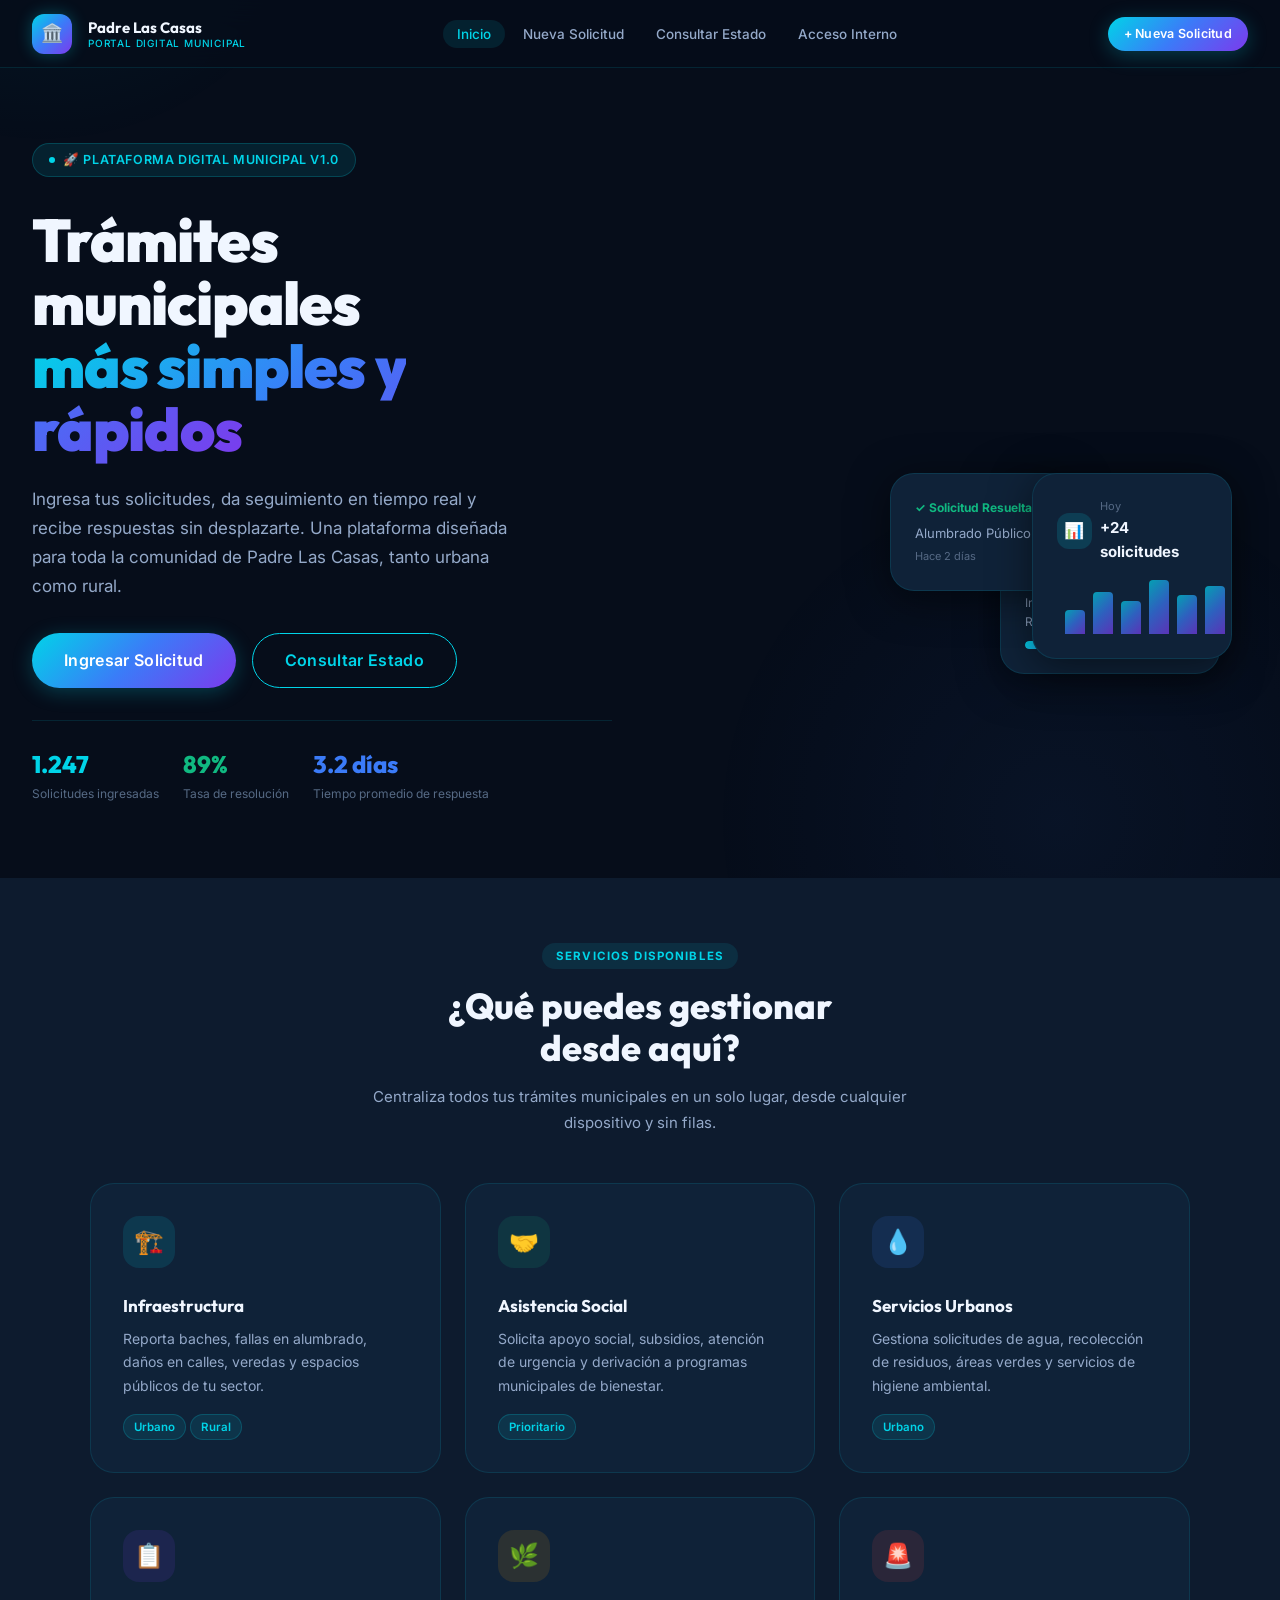
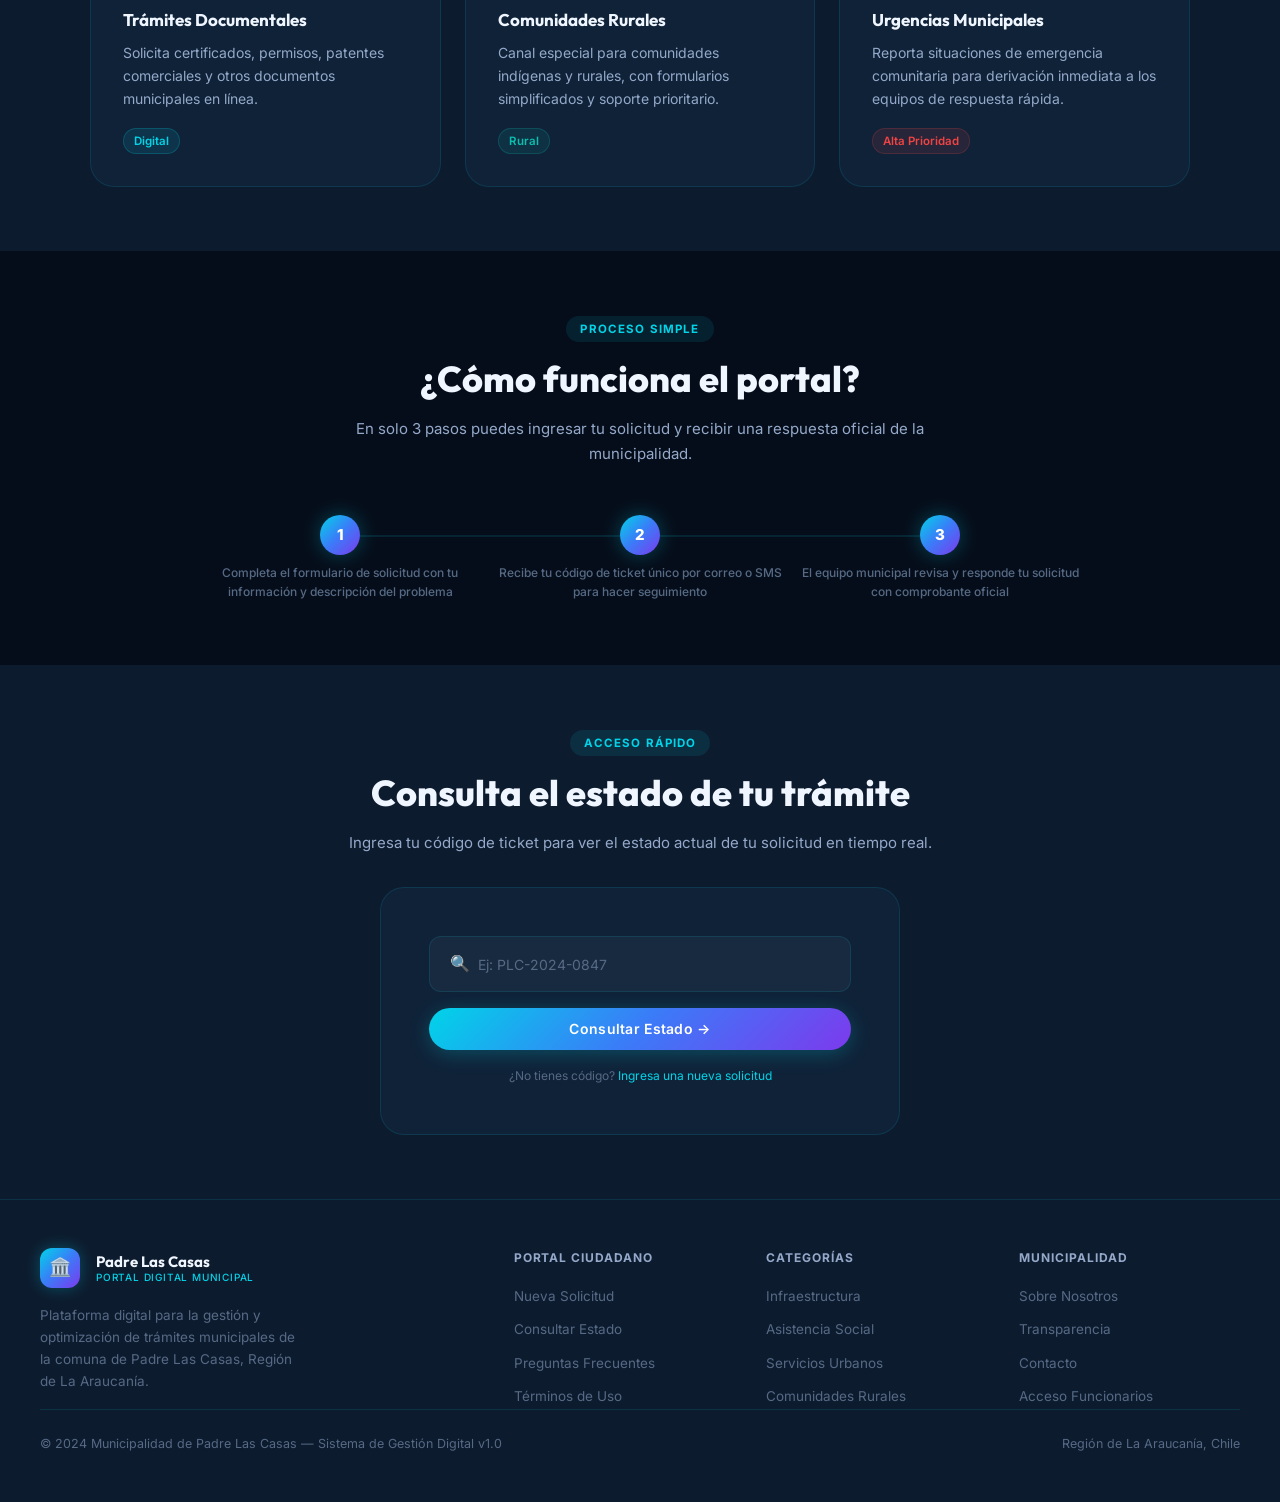
==== index.html @ 2afe1819 "Prototipo de página para solicitudes" ====
<!DOCTYPE html>
<html lang="es">
<head>
  <meta charset="UTF-8">
  <meta name="viewport" content="width=device-width, initial-scale=1.0">
  <title>Municipalidad de Padre Las Casas — Portal Digital Ciudadano</title>
  <meta name="description" content="Portal digital ciudadano de la Municipalidad de Padre Las Casas. Ingresa y da seguimiento a tus trámites y solicitudes municipales en línea.">
  <link rel="stylesheet" href="style.css">
</head>
<body>
<div class="bg-mesh"></div>

<!-- ===== NAVBAR ===== -->
<nav class="navbar">
  <a href="index.html" class="navbar-brand">
    <div class="brand-icon">🏛️</div>
    <div class="brand-text">
      <span class="brand-name">Padre Las Casas</span>
      <span class="brand-sub">Portal Digital Municipal</span>
    </div>
  </a>
  <ul class="navbar-nav">
    <li><a href="index.html" class="nav-link active">Inicio</a></li>
    <li><a href="solicitud.html" class="nav-link">Nueva Solicitud</a></li>
    <li><a href="consulta.html" class="nav-link">Consultar Estado</a></li>
    <li><a href="login.html" class="nav-link">Acceso Interno</a></li>
  </ul>
  <div class="navbar-actions">
    <a href="solicitud.html" class="btn btn-primary btn-sm">+ Nueva Solicitud</a>
  </div>
</nav>

<!-- ===== HERO ===== -->
<section class="hero">
  <div class="hero-content">
    <div class="hero-badge">🚀 Plataforma Digital Municipal v1.0</div>
    <h1 class="hero-title">
      Trámites municipales<br>
      <span class="gradient-text">más simples y rápidos</span>
    </h1>
    <p class="hero-desc">
      Ingresa tus solicitudes, da seguimiento en tiempo real y recibe respuestas sin desplazarte. Una plataforma diseñada para toda la comunidad de Padre Las Casas, tanto urbana como rural.
    </p>
    <div class="hero-actions">
      <a href="solicitud.html" class="btn btn-primary btn-lg">Ingresar Solicitud</a>
      <a href="consulta.html" class="btn btn-secondary btn-lg">Consultar Estado</a>
    </div>

    <!-- Mini stats below hero -->
    <div class="flex gap-lg mt-lg" style="padding-top:var(--sp-lg); border-top:1px solid var(--border); margin-top:var(--sp-xl);">
      <div>
        <div style="font-family:var(--font-brand); font-size:24px; font-weight:800; color:var(--accent-cyan);">1.247</div>
        <div style="font-size:12px; color:var(--text-muted);">Solicitudes ingresadas</div>
      </div>
      <div>
        <div style="font-family:var(--font-brand); font-size:24px; font-weight:800; color:var(--success);">89%</div>
        <div style="font-size:12px; color:var(--text-muted);">Tasa de resolución</div>
      </div>
      <div>
        <div style="font-family:var(--font-brand); font-size:24px; font-weight:800; color:var(--accent-blue);">3.2 días</div>
        <div style="font-size:12px; color:var(--text-muted);">Tiempo promedio de respuesta</div>
      </div>
    </div>
  </div>

  <!-- Floating cards -->
  <div class="hero-visual">
    <div class="hero-card-float card-1">
      <div style="font-size:11px; color:var(--text-muted); margin-bottom:8px; text-transform:uppercase; letter-spacing:0.06em;">Ticket Activo</div>
      <div class="ticket-id" style="margin-bottom:8px;">PLC-2024-0847</div>
      <div class="badge badge-process" style="margin-bottom:8px;">En Revisión</div>
      <div style="font-size:12px; color:var(--text-secondary);">Infraestructura Vial — Sector Rural</div>
      <div class="progress-bar-wrap" style="margin-top:10px;">
        <div class="progress-bar" style="width:60%;"></div>
      </div>
    </div>
    <div class="hero-card-float card-2">
      <div style="font-size:12px; color:var(--success); font-weight:700; margin-bottom:6px;">✓ Solicitud Resuelta</div>
      <div style="font-size:13px; color:var(--text-secondary);">Alumbrado Público</div>
      <div style="font-size:11px; color:var(--text-muted); margin-top:4px;">Hace 2 días</div>
    </div>
    <div class="hero-card-float card-3">
      <div style="display:flex; align-items:center; gap:8px; margin-bottom:10px;">
        <div class="stat-icon cyan" style="width:36px; height:36px; font-size:16px; margin:0;">📊</div>
        <div>
          <div style="font-size:11px; color:var(--text-muted);">Hoy</div>
          <div style="font-weight:700; font-size:15px;">+24 solicitudes</div>
        </div>
      </div>
      <div class="chart-bars" style="height:60px;">
        <div class="chart-bar" style="height:40%;"></div>
        <div class="chart-bar" style="height:70%;"></div>
        <div class="chart-bar" style="height:55%;"></div>
        <div class="chart-bar" style="height:90%;"></div>
        <div class="chart-bar" style="height:65%;"></div>
        <div class="chart-bar" style="height:80%;"></div>
      </div>
    </div>
  </div>
</section>

<!-- ===== SERVICIOS ===== -->
<section class="section" style="background:var(--bg-secondary);">
  <div class="section-header">
    <div class="section-tag">Servicios Disponibles</div>
    <h2 class="section-title">¿Qué puedes gestionar<br>desde aquí?</h2>
    <p class="section-desc">Centraliza todos tus trámites municipales en un solo lugar, desde cualquier dispositivo y sin filas.</p>
  </div>

  <div class="grid-3" style="max-width:1100px; margin:0 auto;">
    <div class="feature-card">
      <div class="feature-icon-wrap" style="background:rgba(0,212,232,0.12);">🏗️</div>
      <div class="feature-title">Infraestructura</div>
      <p class="feature-desc">Reporta baches, fallas en alumbrado, daños en calles, veredas y espacios públicos de tu sector.</p>
      <div style="margin-top:var(--sp-md);">
        <span class="tag">Urbano</span> <span class="tag">Rural</span>
      </div>
    </div>
    <div class="feature-card">
      <div class="feature-icon-wrap" style="background:rgba(16,185,129,0.12);">🤝</div>
      <div class="feature-title">Asistencia Social</div>
      <p class="feature-desc">Solicita apoyo social, subsidios, atención de urgencia y derivación a programas municipales de bienestar.</p>
      <div style="margin-top:var(--sp-md);">
        <span class="tag">Prioritario</span>
      </div>
    </div>
    <div class="feature-card">
      <div class="feature-icon-wrap" style="background:rgba(59,123,248,0.12);">💧</div>
      <div class="feature-title">Servicios Urbanos</div>
      <p class="feature-desc">Gestiona solicitudes de agua, recolección de residuos, áreas verdes y servicios de higiene ambiental.</p>
      <div style="margin-top:var(--sp-md);">
        <span class="tag">Urbano</span>
      </div>
    </div>
    <div class="feature-card">
      <div class="feature-icon-wrap" style="background:rgba(124,58,237,0.12);">📋</div>
      <div class="feature-title">Trámites Documentales</div>
      <p class="feature-desc">Solicita certificados, permisos, patentes comerciales y otros documentos municipales en línea.</p>
      <div style="margin-top:var(--sp-md);">
        <span class="tag">Digital</span>
      </div>
    </div>
    <div class="feature-card">
      <div class="feature-icon-wrap" style="background:rgba(245,158,11,0.12);">🌿</div>
      <div class="feature-title">Comunidades Rurales</div>
      <p class="feature-desc">Canal especial para comunidades indígenas y rurales, con formularios simplificados y soporte prioritario.</p>
      <div style="margin-top:var(--sp-md);">
        <span class="tag" style="background:rgba(11,191,176,0.1); color:var(--accent-teal); border-color:rgba(11,191,176,0.2);">Rural</span>
      </div>
    </div>
    <div class="feature-card">
      <div class="feature-icon-wrap" style="background:rgba(239,68,68,0.12);">🚨</div>
      <div class="feature-title">Urgencias Municipales</div>
      <p class="feature-desc">Reporta situaciones de emergencia comunitaria para derivación inmediata a los equipos de respuesta rápida.</p>
      <div style="margin-top:var(--sp-md);">
        <span class="tag" style="background:rgba(239,68,68,0.1); color:var(--danger); border-color:rgba(239,68,68,0.2);">Alta Prioridad</span>
      </div>
    </div>
  </div>
</section>

<!-- ===== CÓMO FUNCIONA ===== -->
<section class="section">
  <div class="section-header">
    <div class="section-tag">Proceso Simple</div>
    <h2 class="section-title">¿Cómo funciona el portal?</h2>
    <p class="section-desc">En solo 3 pasos puedes ingresar tu solicitud y recibir una respuesta oficial de la municipalidad.</p>
  </div>

  <div class="steps" style="max-width:900px; margin:0 auto;">
    <div class="step">
      <div class="step-num active">1</div>
      <div class="step-label">Completa el formulario de solicitud con tu información y descripción del problema</div>
    </div>
    <div class="step">
      <div class="step-num active">2</div>
      <div class="step-label">Recibe tu código de ticket único por correo o SMS para hacer seguimiento</div>
    </div>
    <div class="step">
      <div class="step-num active">3</div>
      <div class="step-label">El equipo municipal revisa y responde tu solicitud con comprobante oficial</div>
    </div>
  </div>
</section>

<!-- ===== ACCESO RÁPIDO ===== -->
<section class="section" style="background:var(--bg-secondary);">
  <div style="max-width:800px; margin:0 auto; text-align:center;">
    <div class="section-tag">Acceso Rápido</div>
    <h2 class="section-title">Consulta el estado de tu trámite</h2>
    <p class="section-desc" style="margin-bottom:var(--sp-xl);">Ingresa tu código de ticket para ver el estado actual de tu solicitud en tiempo real.</p>

    <div style="background:var(--bg-card); border:1px solid var(--border); border-radius:var(--r-xl); padding:var(--sp-2xl); max-width:520px; margin:0 auto;">
      <div class="search-bar" style="border-radius:var(--r-md); padding:14px 20px; margin-bottom:var(--sp-md);">
        <span class="search-icon">🔍</span>
        <input type="text" placeholder="Ej: PLC-2024-0847" id="ticket-search">
      </div>
      <a href="consulta.html" class="btn btn-primary w-full" style="justify-content:center;">Consultar Estado →</a>
      <p style="font-size:12px; color:var(--text-muted); margin-top:var(--sp-md);">¿No tienes código? <a href="solicitud.html" style="color:var(--accent-cyan); text-decoration:none;">Ingresa una nueva solicitud</a></p>
    </div>
  </div>
</section>

<!-- ===== FOOTER ===== -->
<footer class="site-footer">
  <div class="footer-grid" style="max-width:1200px; margin:0 auto;">
    <div>
      <div class="flex items-center gap-md">
        <div class="brand-icon">🏛️</div>
        <div class="brand-text">
          <span class="brand-name">Padre Las Casas</span>
          <span class="brand-sub">Portal Digital Municipal</span>
        </div>
      </div>
      <p class="footer-brand-desc">Plataforma digital para la gestión y optimización de trámites municipales de la comuna de Padre Las Casas, Región de La Araucanía.</p>
    </div>
    <div>
      <div class="footer-title">Portal Ciudadano</div>
      <ul class="footer-links">
        <li><a href="solicitud.html">Nueva Solicitud</a></li>
        <li><a href="consulta.html">Consultar Estado</a></li>
        <li><a href="#">Preguntas Frecuentes</a></li>
        <li><a href="#">Términos de Uso</a></li>
      </ul>
    </div>
    <div>
      <div class="footer-title">Categorías</div>
      <ul class="footer-links">
        <li><a href="#">Infraestructura</a></li>
        <li><a href="#">Asistencia Social</a></li>
        <li><a href="#">Servicios Urbanos</a></li>
        <li><a href="#">Comunidades Rurales</a></li>
      </ul>
    </div>
    <div>
      <div class="footer-title">Municipalidad</div>
      <ul class="footer-links">
        <li><a href="#">Sobre Nosotros</a></li>
        <li><a href="#">Transparencia</a></li>
        <li><a href="#">Contacto</a></li>
        <li><a href="login.html">Acceso Funcionarios</a></li>
      </ul>
    </div>
  </div>
  <div class="footer-bottom" style="max-width:1200px; margin:0 auto;">
    <span>© 2024 Municipalidad de Padre Las Casas — Sistema de Gestión Digital v1.0</span>
    <span>Región de La Araucanía, Chile</span>
  </div>
</footer>

</body>
</html>
---- style.css ----
/* ============================================================
   MUNICIPALIDAD DE PADRE LAS CASAS — SISTEMA DIGITAL
   Design System — style.css
   ============================================================ */

@import url('https://fonts.googleapis.com/css2?family=Inter:wght@300;400;500;600;700;800;900&family=Outfit:wght@300;400;500;600;700;800&display=swap');

/* ============================================================
   VARIABLES / TOKENS
   ============================================================ */
:root {
  --bg-primary:    #060D1A;
  --bg-secondary:  #0D1B2E;
  --bg-card:       #0F2238;
  --bg-surface:    #132840;
  --bg-glass:      rgba(15, 34, 56, 0.7);

  --accent-cyan:   #00D4E8;
  --accent-blue:   #3B7BF8;
  --accent-teal:   #0BBFB0;
  --accent-purple: #7C3AED;
  --accent-gold:   #F59E0B;

  --gradient-main: linear-gradient(135deg, #00D4E8 0%, #3B7BF8 50%, #7C3AED 100%);
  --gradient-hero: linear-gradient(135deg, #060D1A 0%, #0D1B2E 40%, #132840 100%);

  --text-primary:  #F0F6FF;
  --text-secondary:#94A9C9;
  --text-muted:    #566A85;

  --border:        rgba(0, 212, 232, 0.12);
  --border-hover:  rgba(0, 212, 232, 0.35);

  --success:  #10B981;
  --warning:  #F59E0B;
  --danger:   #EF4444;
  --info:     #3B7BF8;

  --status-pending:  #F59E0B;
  --status-process:  #3B7BF8;
  --status-resolved: #10B981;
  --status-rejected: #EF4444;

  --sp-xs:  4px;  --sp-sm:  8px;  --sp-md:  16px;
  --sp-lg:  24px; --sp-xl:  32px; --sp-2xl: 48px; --sp-3xl: 64px;

  --r-sm: 6px; --r-md: 12px; --r-lg: 16px; --r-xl: 24px; --r-full: 9999px;

  --shadow-sm:  0 2px 8px rgba(0,0,0,0.3);
  --shadow-md:  0 4px 20px rgba(0,0,0,0.4);
  --shadow-lg:  0 8px 40px rgba(0,0,0,0.5);
  --shadow-glow:0 0 30px rgba(0,212,232,0.15);

  --font-main:  'Inter', sans-serif;
  --font-brand: 'Outfit', sans-serif;

  --transition: 0.25s cubic-bezier(0.4,0,0.2,1);
}

*, *::before, *::after { box-sizing: border-box; margin: 0; padding: 0; }
html { scroll-behavior: smooth; font-size: 16px; }
body {
  font-family: var(--font-main);
  background: var(--bg-primary);
  color: var(--text-primary);
  line-height: 1.6;
  min-height: 100vh;
  overflow-x: hidden;
}

/* BG MESH */
.bg-mesh {
  position: fixed; top:0; left:0; width:100%; height:100%;
  pointer-events:none; z-index:0; overflow:hidden;
}
.bg-mesh::before {
  content:''; position:absolute; top:-50%; left:-20%;
  width:600px; height:600px;
  background:radial-gradient(circle,rgba(0,212,232,0.07) 0%,transparent 70%);
  animation:drift1 18s ease-in-out infinite alternate;
}
.bg-mesh::after {
  content:''; position:absolute; bottom:-30%; right:-10%;
  width:700px; height:700px;
  background:radial-gradient(circle,rgba(59,123,248,0.06) 0%,transparent 70%);
  animation:drift2 22s ease-in-out infinite alternate;
}
@keyframes drift1 { 0%{transform:translate(0,0) scale(1);} 100%{transform:translate(80px,60px) scale(1.2);} }
@keyframes drift2 { 0%{transform:translate(0,0) scale(1);} 100%{transform:translate(-60px,-40px) scale(1.15);} }

/* NAVBAR */
.navbar {
  position:sticky; top:0; z-index:100;
  background:rgba(6,13,26,0.85);
  backdrop-filter:blur(20px); -webkit-backdrop-filter:blur(20px);
  border-bottom:1px solid var(--border);
  padding:0 var(--sp-xl); height:68px;
  display:flex; align-items:center; justify-content:space-between;
}
.navbar-brand { display:flex; align-items:center; gap:var(--sp-md); text-decoration:none; }
.brand-icon {
  width:40px; height:40px; background:var(--gradient-main);
  border-radius:var(--r-md); display:flex; align-items:center; justify-content:center;
  font-size:18px; flex-shrink:0; box-shadow:0 0 16px rgba(0,212,232,0.3);
}
.brand-text { display:flex; flex-direction:column; line-height:1.2; }
.brand-name { font-family:var(--font-brand); font-weight:700; font-size:15px; color:var(--text-primary); }
.brand-sub  { font-size:10px; font-weight:500; color:var(--accent-cyan); letter-spacing:0.08em; text-transform:uppercase; }
.navbar-nav { display:flex; align-items:center; gap:4px; list-style:none; }
.nav-link {
  color:var(--text-secondary); text-decoration:none; font-size:13.5px; font-weight:500;
  padding:6px 14px; border-radius:var(--r-full); transition:all var(--transition);
}
.nav-link:hover, .nav-link.active { color:var(--text-primary); background:rgba(0,212,232,0.1); }
.nav-link.active { color:var(--accent-cyan); }
.navbar-actions { display:flex; align-items:center; gap:var(--sp-sm); }

/* BUTTONS */
.btn {
  display:inline-flex; align-items:center; justify-content:center; gap:var(--sp-sm);
  padding:10px 22px; border-radius:var(--r-full);
  font-family:var(--font-main); font-size:14px; font-weight:600;
  text-decoration:none; border:none; cursor:pointer; transition:all var(--transition);
  letter-spacing:0.02em; white-space:nowrap;
}
.btn-primary { background:var(--gradient-main); color:#fff; box-shadow:0 4px 20px rgba(0,212,232,0.25); }
.btn-primary:hover { transform:translateY(-2px); box-shadow:0 8px 30px rgba(0,212,232,0.4); }
.btn-secondary { background:transparent; color:var(--accent-cyan); border:1.5px solid var(--accent-cyan); }
.btn-secondary:hover { background:rgba(0,212,232,0.1); transform:translateY(-2px); }
.btn-ghost { background:rgba(255,255,255,0.05); color:var(--text-secondary); border:1px solid var(--border); }
.btn-ghost:hover { background:rgba(255,255,255,0.1); color:var(--text-primary); border-color:var(--border-hover); }
.btn-danger  { background:rgba(239,68,68,0.15); color:var(--danger); border:1px solid rgba(239,68,68,0.3); }
.btn-success { background:rgba(16,185,129,0.15); color:var(--success); border:1px solid rgba(16,185,129,0.3); }
.btn-warning { background:rgba(245,158,11,0.15); color:var(--warning); border:1px solid rgba(245,158,11,0.3); }
.btn-sm { padding:7px 16px; font-size:12.5px; }
.btn-lg { padding:14px 32px; font-size:16px; }

/* CARDS */
.card {
  background:var(--bg-card); border:1px solid var(--border); border-radius:var(--r-xl);
  padding:var(--sp-xl); transition:all var(--transition); position:relative; overflow:hidden;
}
.card::before {
  content:''; position:absolute; top:0; left:0; right:0; height:1px;
  background:linear-gradient(90deg,transparent,rgba(0,212,232,0.3),transparent);
  opacity:0; transition:opacity var(--transition);
}
.card:hover { border-color:var(--border-hover); box-shadow:var(--shadow-glow); }
.card:hover::before { opacity:1; }

/* STAT CARDS */
.stat-card {
  background:var(--bg-card); border:1px solid var(--border); border-radius:var(--r-xl);
  padding:var(--sp-xl); position:relative; overflow:hidden; transition:all var(--transition);
}
.stat-card::after {
  content:''; position:absolute; bottom:0; right:0;
  width:100px; height:100px; border-radius:50%; opacity:0.06; transition:opacity var(--transition);
}
.stat-card.cyan::after   { background:var(--accent-cyan); }
.stat-card.blue::after   { background:var(--accent-blue); }
.stat-card.teal::after   { background:var(--accent-teal); }
.stat-card.gold::after   { background:var(--accent-gold); }
.stat-card.purple::after { background:var(--accent-purple); }
.stat-card.green::after  { background:var(--success); }
.stat-card.red::after    { background:var(--danger); }
.stat-card:hover::after  { opacity:0.14; }
.stat-icon {
  width:48px; height:48px; border-radius:var(--r-md);
  display:flex; align-items:center; justify-content:center;
  font-size:22px; margin-bottom:var(--sp-md);
}
.stat-icon.cyan   { background:rgba(0,212,232,0.15); color:var(--accent-cyan); }
.stat-icon.blue   { background:rgba(59,123,248,0.15); color:var(--accent-blue); }
.stat-icon.teal   { background:rgba(11,191,176,0.15); color:var(--accent-teal); }
.stat-icon.gold   { background:rgba(245,158,11,0.15); color:var(--accent-gold); }
.stat-icon.purple { background:rgba(124,58,237,0.15); color:var(--accent-purple); }
.stat-icon.red    { background:rgba(239,68,68,0.15);  color:var(--danger); }
.stat-icon.green  { background:rgba(16,185,129,0.15); color:var(--success); }
.stat-value { font-family:var(--font-brand); font-size:32px; font-weight:800; line-height:1; margin-bottom:4px; }
.stat-label { font-size:13px; color:var(--text-secondary); font-weight:500; }
.stat-change {
  display:inline-flex; align-items:center; gap:4px;
  font-size:12px; font-weight:600; margin-top:var(--sp-sm);
  padding:3px 8px; border-radius:var(--r-full);
}
.stat-change.up   { color:var(--success); background:rgba(16,185,129,0.1); }
.stat-change.down { color:var(--danger);  background:rgba(239,68,68,0.1); }

/* BADGES */
.badge {
  display:inline-flex; align-items:center; gap:5px;
  padding:4px 10px; border-radius:var(--r-full);
  font-size:11.5px; font-weight:600; letter-spacing:0.03em;
}
.badge::before {
  content:''; width:6px; height:6px; border-radius:50%;
  background:currentColor; flex-shrink:0;
}
.badge-pending  { background:rgba(245,158,11,0.15); color:var(--status-pending); }
.badge-process  { background:rgba(59,123,248,0.15);  color:var(--status-process); }
.badge-resolved { background:rgba(16,185,129,0.15);  color:var(--status-resolved); }
.badge-rejected { background:rgba(239,68,68,0.15);   color:var(--status-rejected); }
.badge-urban    { background:rgba(0,212,232,0.12);   color:var(--accent-cyan); }
.badge-rural    { background:rgba(11,191,176,0.12);  color:var(--accent-teal); }

/* FORMS */
.form-group { display:flex; flex-direction:column; gap:var(--sp-sm); margin-bottom:var(--sp-lg); }
.form-label { font-size:13.5px; font-weight:600; color:var(--text-secondary); letter-spacing:0.03em; text-transform:uppercase; }
.form-label .req { color:var(--accent-cyan); margin-left:3px; }
.form-control {
  background:rgba(255,255,255,0.04); border:1.5px solid var(--border);
  border-radius:var(--r-md); padding:12px 16px; color:var(--text-primary);
  font-family:var(--font-main); font-size:14.5px; transition:all var(--transition); width:100%;
  appearance:none;
}
.form-control:focus {
  outline:none; border-color:var(--accent-cyan);
  background:rgba(0,212,232,0.04); box-shadow:0 0 0 3px rgba(0,212,232,0.1);
}
.form-control::placeholder { color:var(--text-muted); }
select.form-control {
  cursor:pointer;
  background-image:url("data:image/svg+xml,%3Csvg xmlns='http://www.w3.org/2000/svg' width='12' height='12' viewBox='0 0 12 12'%3E%3Cpath fill='%2394A9C9' d='M6 8L1 3h10z'/%3E%3C/svg%3E");
  background-repeat:no-repeat; background-position:right 14px center; padding-right:40px;
}
textarea.form-control { resize:vertical; min-height:110px; }
.form-hint { font-size:12px; color:var(--text-muted); margin-top:-4px; }
.form-row   { display:grid; grid-template-columns:1fr 1fr; gap:var(--sp-md); }
.form-row-3 { display:grid; grid-template-columns:1fr 1fr 1fr; gap:var(--sp-md); }

.upload-area {
  border:2px dashed var(--border); border-radius:var(--r-lg);
  padding:var(--sp-2xl) var(--sp-xl); text-align:center; cursor:pointer;
  transition:all var(--transition); background:rgba(255,255,255,0.02);
}
.upload-area:hover { border-color:var(--accent-cyan); background:rgba(0,212,232,0.04); }
.upload-icon { font-size:36px; margin-bottom:var(--sp-md); opacity:0.6; }
.upload-text { font-size:14px; color:var(--text-secondary); }
.upload-text strong { color:var(--accent-cyan); }

.radio-group { display:flex; gap:var(--sp-md); flex-wrap:wrap; }
.radio-option { flex:1; min-width:140px; }
.radio-option input[type="radio"] { display:none; }
.radio-option label {
  display:flex; flex-direction:column; align-items:center; gap:var(--sp-sm);
  padding:var(--sp-lg); border:1.5px solid var(--border); border-radius:var(--r-lg);
  cursor:pointer; transition:all var(--transition); text-align:center;
  background:rgba(255,255,255,0.02);
}
.radio-option label:hover { border-color:var(--border-hover); background:rgba(0,212,232,0.05); }
.radio-option input[type="radio"]:checked + label {
  border-color:var(--accent-cyan); background:rgba(0,212,232,0.08);
  box-shadow:0 0 0 3px rgba(0,212,232,0.1);
}
.radio-option label .opt-icon  { font-size:28px; }
.radio-option label .opt-title { font-weight:700; font-size:14px; color:var(--text-primary); }
.radio-option label .opt-desc  { font-size:12px; color:var(--text-muted); }

/* TABLES */
.table-wrapper { overflow-x:auto; border-radius:var(--r-lg); border:1px solid var(--border); }
table.data-table { width:100%; border-collapse:collapse; font-size:13.5px; }
.data-table thead tr { background:rgba(0,212,232,0.05); border-bottom:1px solid var(--border); }
.data-table thead th {
  padding:13px 16px; text-align:left; font-size:11.5px; font-weight:700;
  color:var(--text-muted); letter-spacing:0.06em; text-transform:uppercase; white-space:nowrap;
}
.data-table tbody tr { border-bottom:1px solid rgba(255,255,255,0.04); transition:background var(--transition); }
.data-table tbody tr:last-child { border-bottom:none; }
.data-table tbody tr:hover { background:rgba(0,212,232,0.04); }
.data-table tbody td { padding:13px 16px; color:var(--text-primary); vertical-align:middle; }
.ticket-id {
  font-family:monospace; font-size:12px; color:var(--accent-cyan);
  background:rgba(0,212,232,0.08); padding:3px 8px; border-radius:var(--r-sm); letter-spacing:0.05em;
}

/* SIDEBAR / APP LAYOUT */
.app-layout { display:flex; min-height:100vh; position:relative; z-index:1; }
.sidebar {
  width:240px; flex-shrink:0; background:var(--bg-secondary);
  border-right:1px solid var(--border); display:flex; flex-direction:column;
  position:sticky; top:0; height:100vh; overflow-y:auto; padding:var(--sp-lg) 0;
}
.sidebar-brand { display:flex; align-items:center; gap:var(--sp-md); padding:var(--sp-md) var(--sp-lg); margin-bottom:var(--sp-xl); text-decoration:none; }
.sidebar-section { margin-bottom:var(--sp-lg); }
.sidebar-section-title { font-size:10px; font-weight:700; color:var(--text-muted); letter-spacing:0.1em; text-transform:uppercase; padding:0 var(--sp-lg) var(--sp-sm); }
.sidebar-nav { list-style:none; }
.sidebar-link {
  display:flex; align-items:center; gap:var(--sp-md);
  padding:10px var(--sp-lg); color:var(--text-secondary); text-decoration:none;
  font-size:13.5px; font-weight:500; border-left:3px solid transparent;
  transition:all var(--transition); margin:1px 0;
}
.sidebar-link:hover { color:var(--text-primary); background:rgba(0,212,232,0.06); border-left-color:rgba(0,212,232,0.4); }
.sidebar-link.active { color:var(--accent-cyan); background:rgba(0,212,232,0.08); border-left-color:var(--accent-cyan); }
.sidebar-link .s-icon { font-size:17px; width:20px; text-align:center; flex-shrink:0; }
.sidebar-link .s-badge { margin-left:auto; background:var(--accent-cyan); color:var(--bg-primary); font-size:10px; font-weight:700; padding:2px 7px; border-radius:var(--r-full); }
.sidebar-footer { margin-top:auto; padding:var(--sp-lg); border-top:1px solid var(--border); }
.user-chip { display:flex; align-items:center; gap:var(--sp-sm); }
.user-avatar { width:36px; height:36px; border-radius:50%; background:var(--gradient-main); display:flex; align-items:center; justify-content:center; font-weight:700; font-size:14px; flex-shrink:0; }
.user-info { flex:1; min-width:0; }
.user-name { font-size:13px; font-weight:600; color:var(--text-primary); white-space:nowrap; overflow:hidden; text-overflow:ellipsis; }
.user-role { font-size:11px; color:var(--text-muted); }

/* MAIN CONTENT */
.main-content { flex:1; min-width:0; padding:var(--sp-xl); overflow-x:hidden; }
.page-header { margin-bottom:var(--sp-xl); }
.page-title { font-family:var(--font-brand); font-size:26px; font-weight:800; margin-bottom:4px; }
.page-subtitle { font-size:14px; color:var(--text-secondary); }

/* GRID */
.grid-2 { display:grid; grid-template-columns:1fr 1fr; gap:var(--sp-lg); }
.grid-3 { display:grid; grid-template-columns:1fr 1fr 1fr; gap:var(--sp-lg); }
.grid-4 { display:grid; grid-template-columns:repeat(4,1fr); gap:var(--sp-lg); }

/* PROGRESS */
.progress-bar-wrap { background:rgba(255,255,255,0.06); border-radius:var(--r-full); height:8px; overflow:hidden; margin-top:8px; }
.progress-bar { height:100%; border-radius:var(--r-full); background:var(--gradient-main); position:relative; overflow:hidden; }
.progress-bar::after { content:''; position:absolute; top:0; right:0; width:30%; height:100%; background:rgba(255,255,255,0.3); animation:shimmer 1.8s ease-in-out infinite; }
@keyframes shimmer { 0%{transform:translateX(200%);} 100%{transform:translateX(-400%);} }

/* TIMELINE */
.timeline { display:flex; flex-direction:column; gap:0; }
.timeline-item { display:flex; gap:var(--sp-lg); position:relative; }
.timeline-item:not(:last-child)::after { content:''; position:absolute; left:19px; top:40px; width:2px; height:calc(100% - 16px); background:var(--border); }
.timeline-dot { width:40px; height:40px; border-radius:50%; display:flex; align-items:center; justify-content:center; font-size:16px; flex-shrink:0; position:relative; z-index:1; }
.timeline-dot.done    { background:rgba(16,185,129,0.2); color:var(--success); border:2px solid var(--success); }
.timeline-dot.active  { background:rgba(0,212,232,0.15); color:var(--accent-cyan); border:2px solid var(--accent-cyan); box-shadow:0 0 12px rgba(0,212,232,0.3); }
.timeline-dot.pending { background:rgba(255,255,255,0.04); color:var(--text-muted); border:2px solid var(--border); }
.timeline-content { flex:1; padding-bottom:var(--sp-xl); }
.timeline-title { font-weight:700; font-size:14px; margin-bottom:2px; }
.timeline-date  { font-size:12px; color:var(--text-muted); margin-bottom:6px; }
.timeline-desc  { font-size:13px; color:var(--text-secondary); }

/* CHART BARS (CSS only) */
.chart-bars { display:flex; align-items:flex-end; gap:8px; height:120px; padding:0 8px; }
.chart-bar { flex:1; border-radius:4px 4px 0 0; background:var(--gradient-main); opacity:0.7; position:relative; transition:opacity var(--transition); min-width:20px; }
.chart-bar:hover { opacity:1; }
.chart-bar-label { position:absolute; bottom:-22px; left:50%; transform:translateX(-50%); font-size:10px; color:var(--text-muted); white-space:nowrap; }

/* NOTIFICATION DOT */
.notif-dot { position:relative; display:inline-flex; }
.notif-dot::after { content:''; position:absolute; top:2px; right:2px; width:8px; height:8px; background:var(--accent-cyan); border-radius:50%; border:2px solid var(--bg-primary); animation:pulse-dot 2s infinite; }
@keyframes pulse-dot { 0%,100%{box-shadow:0 0 0 0 rgba(0,212,232,0.4);} 50%{box-shadow:0 0 0 5px rgba(0,212,232,0);} }

/* HERO */
.hero { min-height:90vh; display:flex; align-items:center; position:relative; padding:var(--sp-3xl) var(--sp-xl); overflow:hidden; }
.hero-content { max-width:580px; position:relative; z-index:1; }
.hero-badge {
  display:inline-flex; align-items:center; gap:var(--sp-sm);
  background:rgba(0,212,232,0.1); border:1px solid rgba(0,212,232,0.2);
  border-radius:var(--r-full); padding:6px 16px; font-size:12.5px; font-weight:600;
  color:var(--accent-cyan); letter-spacing:0.05em; text-transform:uppercase; margin-bottom:var(--sp-xl);
}
.hero-badge::before { content:''; width:6px; height:6px; border-radius:50%; background:var(--accent-cyan); animation:pulse-dot 2s infinite; }
.hero-title { font-family:var(--font-brand); font-size:clamp(32px,5vw,60px); font-weight:900; line-height:1.05; letter-spacing:-0.02em; margin-bottom:var(--sp-lg); }
.hero-desc { font-size:17px; color:var(--text-secondary); line-height:1.7; margin-bottom:var(--sp-xl); max-width:480px; }
.hero-actions { display:flex; gap:var(--sp-md); flex-wrap:wrap; }

/* HERO FLOATING CARDS */
.hero-visual { position:absolute; right:0; top:50%; transform:translateY(-50%); width:50%; max-width:600px; pointer-events:none; }
.hero-card-float { position:absolute; background:var(--bg-card); border:1px solid var(--border); border-radius:var(--r-xl); padding:var(--sp-lg); backdrop-filter:blur(10px); box-shadow:var(--shadow-lg); }
.hero-card-float.card-1 { top:10%; right:10%; width:220px; animation:float1 5s ease-in-out infinite; }
.hero-card-float.card-2 { top:40%; right:35%; width:180px; animation:float2 7s ease-in-out infinite; }
.hero-card-float.card-3 { top:65%; right:8%; width:200px; animation:float3 6s ease-in-out infinite; }
@keyframes float1 { 0%,100%{transform:translateY(0);} 50%{transform:translateY(-18px);} }
@keyframes float2 { 0%,100%{transform:translateY(0);} 50%{transform:translateY(14px);} }
@keyframes float3 { 0%,100%{transform:translateY(0);} 50%{transform:translateY(-12px);} }

/* SECTION */
.section { padding:var(--sp-3xl) var(--sp-xl); position:relative; z-index:1; }
.section-header { text-align:center; max-width:600px; margin:0 auto var(--sp-2xl); }
.section-tag { display:inline-block; font-size:11.5px; font-weight:700; letter-spacing:0.1em; text-transform:uppercase; color:var(--accent-cyan); background:rgba(0,212,232,0.1); border-radius:var(--r-full); padding:4px 14px; margin-bottom:var(--sp-md); }
.section-title { font-family:var(--font-brand); font-size:clamp(22px,3vw,36px); font-weight:800; line-height:1.15; margin-bottom:var(--sp-md); }
.section-desc { font-size:15px; color:var(--text-secondary); line-height:1.7; }
.feature-card { background:var(--bg-card); border:1px solid var(--border); border-radius:var(--r-xl); padding:var(--sp-xl); transition:all var(--transition); }
.feature-card:hover { transform:translateY(-4px); border-color:var(--border-hover); box-shadow:var(--shadow-glow); }
.feature-icon-wrap { width:52px; height:52px; border-radius:var(--r-lg); display:flex; align-items:center; justify-content:center; font-size:24px; margin-bottom:var(--sp-lg); }
.feature-title { font-family:var(--font-brand); font-size:17px; font-weight:700; margin-bottom:8px; }
.feature-desc  { font-size:14px; color:var(--text-secondary); line-height:1.65; }

/* STEPS */
.steps { display:flex; align-items:flex-start; gap:0; margin:var(--sp-2xl) 0; }
.step { flex:1; display:flex; flex-direction:column; align-items:center; text-align:center; position:relative; }
.step:not(:last-child)::after { content:''; position:absolute; top:20px; left:50%; width:100%; height:2px; background:var(--border); }
.step-num { width:40px; height:40px; border-radius:50%; display:flex; align-items:center; justify-content:center; font-weight:800; font-size:15px; position:relative; z-index:1; }
.step-num.active   { background:var(--gradient-main); color:#fff; box-shadow:0 0 20px rgba(0,212,232,0.3); }
.step-num.inactive { background:var(--bg-surface); color:var(--text-muted); border:1.5px solid var(--border); }
.step-label { margin-top:var(--sp-sm); font-size:12px; color:var(--text-muted); font-weight:500; padding:0 8px; }

/* FOOTER */
footer.site-footer { background:var(--bg-secondary); border-top:1px solid var(--border); padding:var(--sp-2xl) var(--sp-xl); position:relative; z-index:1; }
.footer-grid { display:grid; grid-template-columns:2fr 1fr 1fr 1fr; gap:var(--sp-xl); margin-bottom:var(--sp-xl); }
.footer-brand-desc { font-size:13.5px; color:var(--text-muted); line-height:1.65; margin-top:var(--sp-md); max-width:260px; }
.footer-title { font-size:12px; font-weight:700; letter-spacing:0.08em; text-transform:uppercase; color:var(--text-secondary); margin-bottom:var(--sp-md); }
.footer-links { list-style:none; display:flex; flex-direction:column; gap:var(--sp-sm); }
.footer-links a { color:var(--text-muted); text-decoration:none; font-size:13.5px; transition:color var(--transition); }
.footer-links a:hover { color:var(--accent-cyan); }
.footer-bottom { border-top:1px solid var(--border); padding-top:var(--sp-lg); display:flex; justify-content:space-between; align-items:center; font-size:12.5px; color:var(--text-muted); }

/* ALERTS */
.alert { display:flex; align-items:flex-start; gap:var(--sp-md); padding:var(--sp-md) var(--sp-lg); border-radius:var(--r-lg); border:1px solid; margin-bottom:var(--sp-lg); font-size:14px; }
.alert-icon { font-size:18px; flex-shrink:0; margin-top:1px; }
.alert-success { background:rgba(16,185,129,0.08); border-color:rgba(16,185,129,0.25); color:#6EE7B7; }
.alert-warning  { background:rgba(245,158,11,0.08);  border-color:rgba(245,158,11,0.25);  color:#FCD34D; }
.alert-info     { background:rgba(59,123,248,0.08);   border-color:rgba(59,123,248,0.25);  color:#93C5FD; }
.alert-danger   { background:rgba(239,68,68,0.08);    border-color:rgba(239,68,68,0.25);   color:#FCA5A5; }

/* SEARCH BAR */
.search-bar { display:flex; align-items:center; background:rgba(255,255,255,0.04); border:1.5px solid var(--border); border-radius:var(--r-full); padding:8px 16px; gap:var(--sp-sm); transition:all var(--transition); }
.search-bar:focus-within { border-color:var(--accent-cyan); box-shadow:0 0 0 3px rgba(0,212,232,0.1); }
.search-bar input { background:none; border:none; outline:none; color:var(--text-primary); font-family:var(--font-main); font-size:14px; flex:1; min-width:0; }
.search-bar input::placeholder { color:var(--text-muted); }
.search-icon { color:var(--text-muted); font-size:16px; }

/* FILTER */
.filter-bar { display:flex; align-items:center; gap:var(--sp-sm); flex-wrap:wrap; margin-bottom:var(--sp-lg); }
.filter-btn { padding:6px 16px; border-radius:var(--r-full); font-size:12.5px; font-weight:600; cursor:pointer; border:1.5px solid var(--border); background:transparent; color:var(--text-secondary); transition:all var(--transition); font-family:var(--font-main); text-decoration:none; display:inline-block; }
.filter-btn:hover, .filter-btn.active { border-color:var(--accent-cyan); color:var(--accent-cyan); background:rgba(0,212,232,0.08); }

/* MODAL (:target) */
.modal-overlay { display:none; position:fixed; inset:0; background:rgba(0,0,0,0.7); backdrop-filter:blur(6px); z-index:200; align-items:center; justify-content:center; }
.modal-overlay:target { display:flex; }
.modal-box { background:var(--bg-card); border:1px solid var(--border); border-radius:var(--r-xl); padding:var(--sp-2xl); max-width:520px; width:90%; box-shadow:var(--shadow-lg); animation:modal-in 0.25s ease; }
@keyframes modal-in { from{opacity:0;transform:translateY(20px) scale(0.97);} to{opacity:1;transform:translateY(0) scale(1);} }
.modal-title { font-family:var(--font-brand); font-size:20px; font-weight:800; margin-bottom:var(--sp-md); }
.modal-close { text-decoration:none; float:right; color:var(--text-muted); font-size:20px; line-height:1; transition:color var(--transition); }
.modal-close:hover { color:var(--text-primary); }

/* DIVIDER */
.divider { height:1px; background:var(--border); margin:var(--sp-xl) 0; }

/* TAG */
.tag { display:inline-block; padding:3px 10px; border-radius:var(--r-full); font-size:11.5px; font-weight:600; background:rgba(0,212,232,0.1); color:var(--accent-cyan); border:1px solid rgba(0,212,232,0.2); }

/* SCROLLBAR */
::-webkit-scrollbar { width:6px; height:6px; }
::-webkit-scrollbar-track { background:transparent; }
::-webkit-scrollbar-thumb { background:rgba(255,255,255,0.12); border-radius:3px; }
::-webkit-scrollbar-thumb:hover { background:rgba(255,255,255,0.2); }

/* UTILS */
.text-center { text-align:center; }
.text-right  { text-align:right; }
.flex        { display:flex; }
.flex-col    { flex-direction:column; }
.items-center { align-items:center; }
.items-start  { align-items:flex-start; }
.justify-between { justify-content:space-between; }
.justify-center  { justify-content:center; }
.gap-sm { gap:var(--sp-sm); } .gap-md { gap:var(--sp-md); } .gap-lg { gap:var(--sp-lg); }
.flex-1 { flex:1; } .w-full { width:100%; }
.mt-sm{margin-top:var(--sp-sm);} .mt-md{margin-top:var(--sp-md);} .mt-lg{margin-top:var(--sp-lg);}
.mb-sm{margin-bottom:var(--sp-sm);} .mb-md{margin-bottom:var(--sp-md);}
.mb-lg{margin-bottom:var(--sp-lg);} .mb-xl{margin-bottom:var(--sp-xl);}
.p-md{padding:var(--sp-md);} .p-lg{padding:var(--sp-lg);}
.font-brand { font-family:var(--font-brand); }
.gradient-text { background:var(--gradient-main); -webkit-background-clip:text; -webkit-text-fill-color:transparent; background-clip:text; }
.text-muted    { color:var(--text-muted); }
.text-secondary{ color:var(--text-secondary); }
.text-success  { color:var(--success); }
.text-warning  { color:var(--warning); }
.text-danger   { color:var(--danger); }
.text-cyan     { color:var(--accent-cyan); }

/* RESPONSIVE */
@media (max-width:1024px) {
  .grid-4 { grid-template-columns:1fr 1fr; }
  .footer-grid { grid-template-columns:1fr 1fr; }
  .hero-visual { display:none; }
  .hero-content { max-width:100%; }
}
@media (max-width:768px) {
  .grid-2, .grid-3 { grid-template-columns:1fr; }
  .form-row, .form-row-3 { grid-template-columns:1fr; }
  .navbar-nav { display:none; }
  .sidebar { display:none; }
  .main-content { padding:var(--sp-md); }
  .section { padding:var(--sp-2xl) var(--sp-md); }
  .hero { padding:var(--sp-2xl) var(--sp-md); }
  .footer-grid { grid-template-columns:1fr; }
  .steps { flex-direction:column; gap:var(--sp-lg); }
  .step:not(:last-child)::after { display:none; }
}
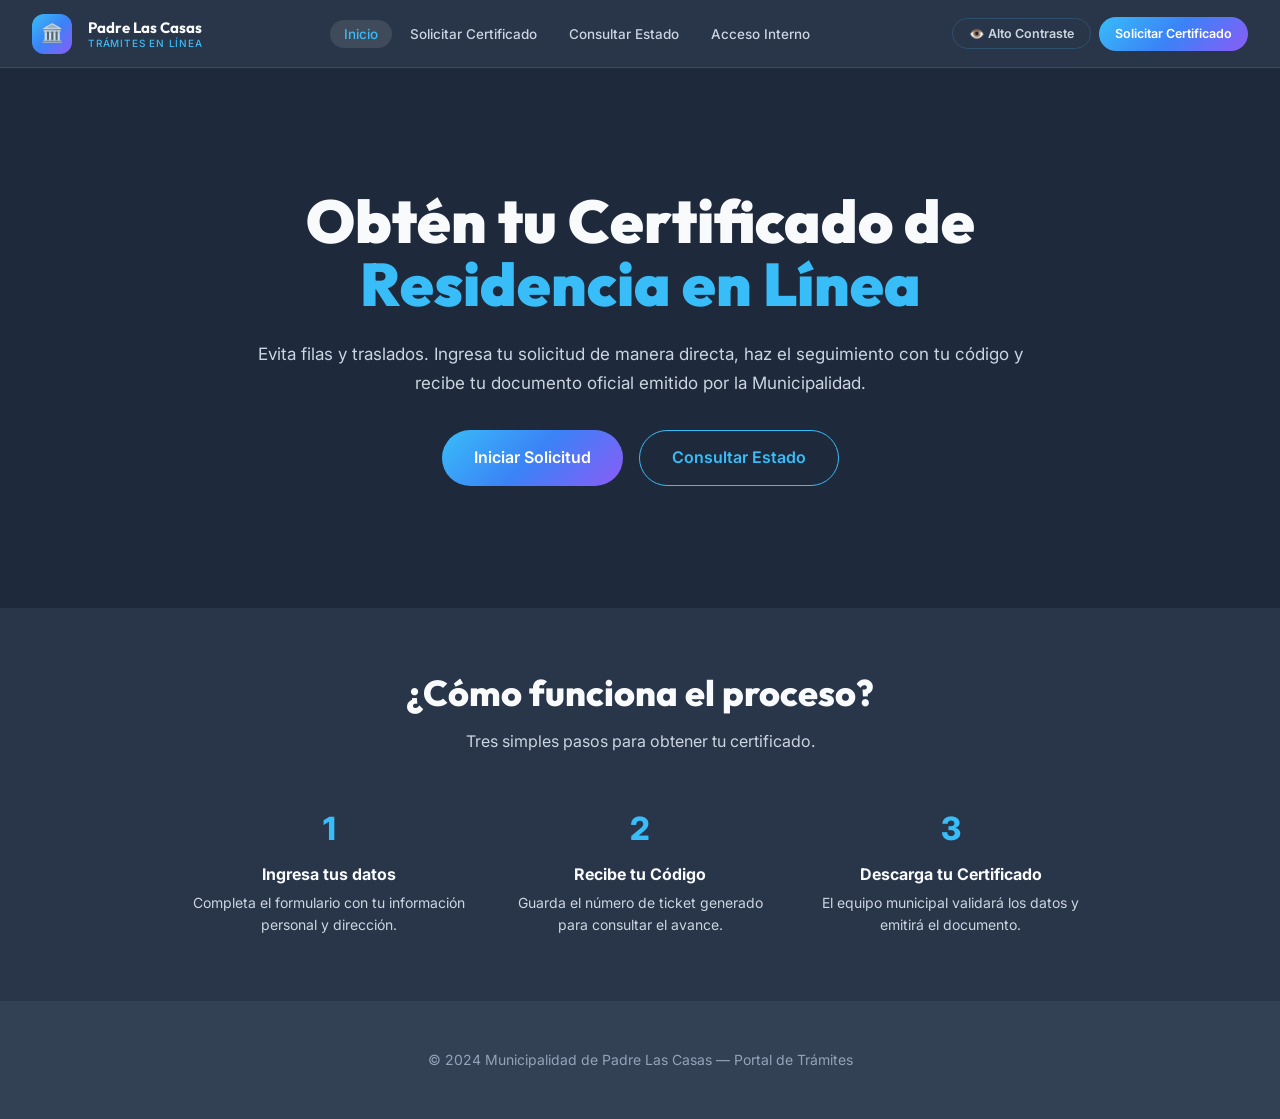
==== commit 072707d9: "Se modifica según retroalimentación de potenciales usuarios" ====
--- a/index.html
+++ b/index.html
@@ -3,12 +3,11 @@
 <head>
   <meta charset="UTF-8">
   <meta name="viewport" content="width=device-width, initial-scale=1.0">
-  <title>Municipalidad de Padre Las Casas — Portal Digital Ciudadano</title>
-  <meta name="description" content="Portal digital ciudadano de la Municipalidad de Padre Las Casas. Ingresa y da seguimiento a tus trámites y solicitudes municipales en línea.">
+  <title>Municipalidad de Padre Las Casas — Certificado de Residencia</title>
+  <meta name="description" content="Solicita tu Certificado de Residencia en línea en la Municipalidad de Padre Las Casas.">
   <link rel="stylesheet" href="style.css">
 </head>
 <body>
-<div class="bg-mesh"></div>
 
 <!-- ===== NAVBAR ===== -->
 <nav class="navbar">
@@ -16,237 +15,71 @@
     <div class="brand-icon">🏛️</div>
     <div class="brand-text">
       <span class="brand-name">Padre Las Casas</span>
-      <span class="brand-sub">Portal Digital Municipal</span>
+      <span class="brand-sub">Trámites en Línea</span>
     </div>
   </a>
   <ul class="navbar-nav">
     <li><a href="index.html" class="nav-link active">Inicio</a></li>
-    <li><a href="solicitud.html" class="nav-link">Nueva Solicitud</a></li>
+    <li><a href="solicitud.html" class="nav-link">Solicitar Certificado</a></li>
     <li><a href="consulta.html" class="nav-link">Consultar Estado</a></li>
     <li><a href="login.html" class="nav-link">Acceso Interno</a></li>
   </ul>
   <div class="navbar-actions">
-    <a href="solicitud.html" class="btn btn-primary btn-sm">+ Nueva Solicitud</a>
+    <!-- Botón de accesibilidad opcional -->
+    <button class="btn btn-ghost btn-sm" onclick="document.body.classList.toggle('high-contrast')">👁️ Alto Contraste</button>
+    <a href="solicitud.html" class="btn btn-primary btn-sm">Solicitar Certificado</a>
   </div>
 </nav>
 
 <!-- ===== HERO ===== -->
 <section class="hero">
   <div class="hero-content">
-    <div class="hero-badge">🚀 Plataforma Digital Municipal v1.0</div>
     <h1 class="hero-title">
-      Trámites municipales<br>
-      <span class="gradient-text">más simples y rápidos</span>
+      Obtén tu Certificado de<br>
+      <span style="color: var(--accent-cyan);">Residencia en Línea</span>
     </h1>
     <p class="hero-desc">
-      Ingresa tus solicitudes, da seguimiento en tiempo real y recibe respuestas sin desplazarte. Una plataforma diseñada para toda la comunidad de Padre Las Casas, tanto urbana como rural.
+      Evita filas y traslados. Ingresa tu solicitud de manera directa, haz el seguimiento con tu código y recibe tu documento oficial emitido por la Municipalidad.
     </p>
-    <div class="hero-actions">
-      <a href="solicitud.html" class="btn btn-primary btn-lg">Ingresar Solicitud</a>
+    <div style="display: flex; gap: var(--sp-md); justify-content: center; margin-top: var(--sp-xl);">
+      <a href="solicitud.html" class="btn btn-primary btn-lg">Iniciar Solicitud</a>
       <a href="consulta.html" class="btn btn-secondary btn-lg">Consultar Estado</a>
-    </div>
-
-    <!-- Mini stats below hero -->
-    <div class="flex gap-lg mt-lg" style="padding-top:var(--sp-lg); border-top:1px solid var(--border); margin-top:var(--sp-xl);">
-      <div>
-        <div style="font-family:var(--font-brand); font-size:24px; font-weight:800; color:var(--accent-cyan);">1.247</div>
-        <div style="font-size:12px; color:var(--text-muted);">Solicitudes ingresadas</div>
-      </div>
-      <div>
-        <div style="font-family:var(--font-brand); font-size:24px; font-weight:800; color:var(--success);">89%</div>
-        <div style="font-size:12px; color:var(--text-muted);">Tasa de resolución</div>
-      </div>
-      <div>
-        <div style="font-family:var(--font-brand); font-size:24px; font-weight:800; color:var(--accent-blue);">3.2 días</div>
-        <div style="font-size:12px; color:var(--text-muted);">Tiempo promedio de respuesta</div>
-      </div>
-    </div>
-  </div>
-
-  <!-- Floating cards -->
-  <div class="hero-visual">
-    <div class="hero-card-float card-1">
-      <div style="font-size:11px; color:var(--text-muted); margin-bottom:8px; text-transform:uppercase; letter-spacing:0.06em;">Ticket Activo</div>
-      <div class="ticket-id" style="margin-bottom:8px;">PLC-2024-0847</div>
-      <div class="badge badge-process" style="margin-bottom:8px;">En Revisión</div>
-      <div style="font-size:12px; color:var(--text-secondary);">Infraestructura Vial — Sector Rural</div>
-      <div class="progress-bar-wrap" style="margin-top:10px;">
-        <div class="progress-bar" style="width:60%;"></div>
-      </div>
-    </div>
-    <div class="hero-card-float card-2">
-      <div style="font-size:12px; color:var(--success); font-weight:700; margin-bottom:6px;">✓ Solicitud Resuelta</div>
-      <div style="font-size:13px; color:var(--text-secondary);">Alumbrado Público</div>
-      <div style="font-size:11px; color:var(--text-muted); margin-top:4px;">Hace 2 días</div>
-    </div>
-    <div class="hero-card-float card-3">
-      <div style="display:flex; align-items:center; gap:8px; margin-bottom:10px;">
-        <div class="stat-icon cyan" style="width:36px; height:36px; font-size:16px; margin:0;">📊</div>
-        <div>
-          <div style="font-size:11px; color:var(--text-muted);">Hoy</div>
-          <div style="font-weight:700; font-size:15px;">+24 solicitudes</div>
-        </div>
-      </div>
-      <div class="chart-bars" style="height:60px;">
-        <div class="chart-bar" style="height:40%;"></div>
-        <div class="chart-bar" style="height:70%;"></div>
-        <div class="chart-bar" style="height:55%;"></div>
-        <div class="chart-bar" style="height:90%;"></div>
-        <div class="chart-bar" style="height:65%;"></div>
-        <div class="chart-bar" style="height:80%;"></div>
-      </div>
-    </div>
-  </div>
-</section>
-
-<!-- ===== SERVICIOS ===== -->
-<section class="section" style="background:var(--bg-secondary);">
-  <div class="section-header">
-    <div class="section-tag">Servicios Disponibles</div>
-    <h2 class="section-title">¿Qué puedes gestionar<br>desde aquí?</h2>
-    <p class="section-desc">Centraliza todos tus trámites municipales en un solo lugar, desde cualquier dispositivo y sin filas.</p>
-  </div>
-
-  <div class="grid-3" style="max-width:1100px; margin:0 auto;">
-    <div class="feature-card">
-      <div class="feature-icon-wrap" style="background:rgba(0,212,232,0.12);">🏗️</div>
-      <div class="feature-title">Infraestructura</div>
-      <p class="feature-desc">Reporta baches, fallas en alumbrado, daños en calles, veredas y espacios públicos de tu sector.</p>
-      <div style="margin-top:var(--sp-md);">
-        <span class="tag">Urbano</span> <span class="tag">Rural</span>
-      </div>
-    </div>
-    <div class="feature-card">
-      <div class="feature-icon-wrap" style="background:rgba(16,185,129,0.12);">🤝</div>
-      <div class="feature-title">Asistencia Social</div>
-      <p class="feature-desc">Solicita apoyo social, subsidios, atención de urgencia y derivación a programas municipales de bienestar.</p>
-      <div style="margin-top:var(--sp-md);">
-        <span class="tag">Prioritario</span>
-      </div>
-    </div>
-    <div class="feature-card">
-      <div class="feature-icon-wrap" style="background:rgba(59,123,248,0.12);">💧</div>
-      <div class="feature-title">Servicios Urbanos</div>
-      <p class="feature-desc">Gestiona solicitudes de agua, recolección de residuos, áreas verdes y servicios de higiene ambiental.</p>
-      <div style="margin-top:var(--sp-md);">
-        <span class="tag">Urbano</span>
-      </div>
-    </div>
-    <div class="feature-card">
-      <div class="feature-icon-wrap" style="background:rgba(124,58,237,0.12);">📋</div>
-      <div class="feature-title">Trámites Documentales</div>
-      <p class="feature-desc">Solicita certificados, permisos, patentes comerciales y otros documentos municipales en línea.</p>
-      <div style="margin-top:var(--sp-md);">
-        <span class="tag">Digital</span>
-      </div>
-    </div>
-    <div class="feature-card">
-      <div class="feature-icon-wrap" style="background:rgba(245,158,11,0.12);">🌿</div>
-      <div class="feature-title">Comunidades Rurales</div>
-      <p class="feature-desc">Canal especial para comunidades indígenas y rurales, con formularios simplificados y soporte prioritario.</p>
-      <div style="margin-top:var(--sp-md);">
-        <span class="tag" style="background:rgba(11,191,176,0.1); color:var(--accent-teal); border-color:rgba(11,191,176,0.2);">Rural</span>
-      </div>
-    </div>
-    <div class="feature-card">
-      <div class="feature-icon-wrap" style="background:rgba(239,68,68,0.12);">🚨</div>
-      <div class="feature-title">Urgencias Municipales</div>
-      <p class="feature-desc">Reporta situaciones de emergencia comunitaria para derivación inmediata a los equipos de respuesta rápida.</p>
-      <div style="margin-top:var(--sp-md);">
-        <span class="tag" style="background:rgba(239,68,68,0.1); color:var(--danger); border-color:rgba(239,68,68,0.2);">Alta Prioridad</span>
-      </div>
     </div>
   </div>
 </section>
 
 <!-- ===== CÓMO FUNCIONA ===== -->
-<section class="section">
+<section class="section" style="background:var(--bg-secondary);">
   <div class="section-header">
-    <div class="section-tag">Proceso Simple</div>
-    <h2 class="section-title">¿Cómo funciona el portal?</h2>
-    <p class="section-desc">En solo 3 pasos puedes ingresar tu solicitud y recibir una respuesta oficial de la municipalidad.</p>
+    <h2 class="section-title">¿Cómo funciona el proceso?</h2>
+    <p style="color: var(--text-secondary);">Tres simples pasos para obtener tu certificado.</p>
   </div>
 
-  <div class="steps" style="max-width:900px; margin:0 auto;">
-    <div class="step">
-      <div class="step-num active">1</div>
-      <div class="step-label">Completa el formulario de solicitud con tu información y descripción del problema</div>
+  <div style="display:flex; justify-content:center; gap:var(--sp-xl); flex-wrap:wrap; max-width:900px; margin:0 auto; text-align:center;">
+    <div style="flex:1; min-width:250px;">
+      <div style="font-size:32px; font-weight:800; color:var(--accent-cyan); margin-bottom:8px;">1</div>
+      <div style="font-weight:700; margin-bottom:4px;">Ingresa tus datos</div>
+      <div style="font-size:14px; color:var(--text-secondary);">Completa el formulario con tu información personal y dirección.</div>
     </div>
-    <div class="step">
-      <div class="step-num active">2</div>
-      <div class="step-label">Recibe tu código de ticket único por correo o SMS para hacer seguimiento</div>
+    <div style="flex:1; min-width:250px;">
+      <div style="font-size:32px; font-weight:800; color:var(--accent-cyan); margin-bottom:8px;">2</div>
+      <div style="font-weight:700; margin-bottom:4px;">Recibe tu Código</div>
+      <div style="font-size:14px; color:var(--text-secondary);">Guarda el número de ticket generado para consultar el avance.</div>
     </div>
-    <div class="step">
-      <div class="step-num active">3</div>
-      <div class="step-label">El equipo municipal revisa y responde tu solicitud con comprobante oficial</div>
-    </div>
-  </div>
-</section>
-
-<!-- ===== ACCESO RÁPIDO ===== -->
-<section class="section" style="background:var(--bg-secondary);">
-  <div style="max-width:800px; margin:0 auto; text-align:center;">
-    <div class="section-tag">Acceso Rápido</div>
-    <h2 class="section-title">Consulta el estado de tu trámite</h2>
-    <p class="section-desc" style="margin-bottom:var(--sp-xl);">Ingresa tu código de ticket para ver el estado actual de tu solicitud en tiempo real.</p>
-
-    <div style="background:var(--bg-card); border:1px solid var(--border); border-radius:var(--r-xl); padding:var(--sp-2xl); max-width:520px; margin:0 auto;">
-      <div class="search-bar" style="border-radius:var(--r-md); padding:14px 20px; margin-bottom:var(--sp-md);">
-        <span class="search-icon">🔍</span>
-        <input type="text" placeholder="Ej: PLC-2024-0847" id="ticket-search">
-      </div>
-      <a href="consulta.html" class="btn btn-primary w-full" style="justify-content:center;">Consultar Estado →</a>
-      <p style="font-size:12px; color:var(--text-muted); margin-top:var(--sp-md);">¿No tienes código? <a href="solicitud.html" style="color:var(--accent-cyan); text-decoration:none;">Ingresa una nueva solicitud</a></p>
+    <div style="flex:1; min-width:250px;">
+      <div style="font-size:32px; font-weight:800; color:var(--accent-cyan); margin-bottom:8px;">3</div>
+      <div style="font-weight:700; margin-bottom:4px;">Descarga tu Certificado</div>
+      <div style="font-size:14px; color:var(--text-secondary);">El equipo municipal validará los datos y emitirá el documento.</div>
     </div>
   </div>
 </section>
 
 <!-- ===== FOOTER ===== -->
-<footer class="site-footer">
-  <div class="footer-grid" style="max-width:1200px; margin:0 auto;">
-    <div>
-      <div class="flex items-center gap-md">
-        <div class="brand-icon">🏛️</div>
-        <div class="brand-text">
-          <span class="brand-name">Padre Las Casas</span>
-          <span class="brand-sub">Portal Digital Municipal</span>
-        </div>
-      </div>
-      <p class="footer-brand-desc">Plataforma digital para la gestión y optimización de trámites municipales de la comuna de Padre Las Casas, Región de La Araucanía.</p>
-    </div>
-    <div>
-      <div class="footer-title">Portal Ciudadano</div>
-      <ul class="footer-links">
-        <li><a href="solicitud.html">Nueva Solicitud</a></li>
-        <li><a href="consulta.html">Consultar Estado</a></li>
-        <li><a href="#">Preguntas Frecuentes</a></li>
-        <li><a href="#">Términos de Uso</a></li>
-      </ul>
-    </div>
-    <div>
-      <div class="footer-title">Categorías</div>
-      <ul class="footer-links">
-        <li><a href="#">Infraestructura</a></li>
-        <li><a href="#">Asistencia Social</a></li>
-        <li><a href="#">Servicios Urbanos</a></li>
-        <li><a href="#">Comunidades Rurales</a></li>
-      </ul>
-    </div>
-    <div>
-      <div class="footer-title">Municipalidad</div>
-      <ul class="footer-links">
-        <li><a href="#">Sobre Nosotros</a></li>
-        <li><a href="#">Transparencia</a></li>
-        <li><a href="#">Contacto</a></li>
-        <li><a href="login.html">Acceso Funcionarios</a></li>
-      </ul>
-    </div>
-  </div>
-  <div class="footer-bottom" style="max-width:1200px; margin:0 auto;">
-    <span>© 2024 Municipalidad de Padre Las Casas — Sistema de Gestión Digital v1.0</span>
-    <span>Región de La Araucanía, Chile</span>
+<footer style="background:var(--bg-card); padding:var(--sp-2xl) var(--sp-xl); text-align:center;">
+  <div style="color:var(--text-muted); font-size:14px;">
+    © 2024 Municipalidad de Padre Las Casas — Portal de Trámites
   </div>
 </footer>
 
 </body>
-</html>
+</html>
--- a/style.css
+++ b/style.css
@@ -9,35 +9,34 @@
    VARIABLES / TOKENS
    ============================================================ */
 :root {
-  --bg-primary:    #060D1A;
-  --bg-secondary:  #0D1B2E;
-  --bg-card:       #0F2238;
-  --bg-surface:    #132840;
-  --bg-glass:      rgba(15, 34, 56, 0.7);
+  /* Se modificó la paleta base para evitar el contraste excesivo o colores muy oscuros */
+  --bg-primary:    #1E293B; /* Más claro que el original */
+  --bg-secondary:  #293548;
+  --bg-card:       #334155;
+  --bg-surface:    #475569;
 
-  --accent-cyan:   #00D4E8;
-  --accent-blue:   #3B7BF8;
-  --accent-teal:   #0BBFB0;
-  --accent-purple: #7C3AED;
+  --accent-cyan:   #38BDF8;
+  --accent-blue:   #3B82F6;
+  --accent-teal:   #2DD4BF;
+  --accent-purple: #8B5CF6;
   --accent-gold:   #F59E0B;
 
-  --gradient-main: linear-gradient(135deg, #00D4E8 0%, #3B7BF8 50%, #7C3AED 100%);
-  --gradient-hero: linear-gradient(135deg, #060D1A 0%, #0D1B2E 40%, #132840 100%);
+  --gradient-main: linear-gradient(135deg, #38BDF8 0%, #3B82F6 50%, #8B5CF6 100%);
 
-  --text-primary:  #F0F6FF;
-  --text-secondary:#94A9C9;
-  --text-muted:    #566A85;
+  --text-primary:  #F8FAFC;
+  --text-secondary:#CBD5E1;
+  --text-muted:    #94A3B8;
 
-  --border:        rgba(0, 212, 232, 0.12);
-  --border-hover:  rgba(0, 212, 232, 0.35);
+  --border:        rgba(56, 189, 248, 0.2);
+  --border-hover:  rgba(56, 189, 248, 0.5);
 
   --success:  #10B981;
   --warning:  #F59E0B;
   --danger:   #EF4444;
-  --info:     #3B7BF8;
+  --info:     #3B82F6;
 
   --status-pending:  #F59E0B;
-  --status-process:  #3B7BF8;
+  --status-process:  #3B82F6;
   --status-resolved: #10B981;
   --status-rejected: #EF4444;
 
@@ -46,15 +45,22 @@
 
   --r-sm: 6px; --r-md: 12px; --r-lg: 16px; --r-xl: 24px; --r-full: 9999px;
 
-  --shadow-sm:  0 2px 8px rgba(0,0,0,0.3);
-  --shadow-md:  0 4px 20px rgba(0,0,0,0.4);
-  --shadow-lg:  0 8px 40px rgba(0,0,0,0.5);
-  --shadow-glow:0 0 30px rgba(0,212,232,0.15);
-
   --font-main:  'Inter', sans-serif;
   --font-brand: 'Outfit', sans-serif;
 
   --transition: 0.25s cubic-bezier(0.4,0,0.2,1);
+}
+
+/* MODO ALTO CONTRASTE (Accesibilidad visual) */
+body.high-contrast {
+  --bg-primary: #FFFFFF;
+  --bg-secondary: #F1F5F9;
+  --bg-card: #FFFFFF;
+  --text-primary: #000000;
+  --text-secondary: #1E293B;
+  --text-muted: #475569;
+  --border: #CBD5E1;
+  --accent-cyan: #2563EB;
 }
 
 *, *::before, *::after { box-sizing: border-box; margin: 0; padding: 0; }
@@ -66,33 +72,13 @@
   line-height: 1.6;
   min-height: 100vh;
   overflow-x: hidden;
+  transition: background 0.3s, color 0.3s;
 }
-
-/* BG MESH */
-.bg-mesh {
-  position: fixed; top:0; left:0; width:100%; height:100%;
-  pointer-events:none; z-index:0; overflow:hidden;
-}
-.bg-mesh::before {
-  content:''; position:absolute; top:-50%; left:-20%;
-  width:600px; height:600px;
-  background:radial-gradient(circle,rgba(0,212,232,0.07) 0%,transparent 70%);
-  animation:drift1 18s ease-in-out infinite alternate;
-}
-.bg-mesh::after {
-  content:''; position:absolute; bottom:-30%; right:-10%;
-  width:700px; height:700px;
-  background:radial-gradient(circle,rgba(59,123,248,0.06) 0%,transparent 70%);
-  animation:drift2 22s ease-in-out infinite alternate;
-}
-@keyframes drift1 { 0%{transform:translate(0,0) scale(1);} 100%{transform:translate(80px,60px) scale(1.2);} }
-@keyframes drift2 { 0%{transform:translate(0,0) scale(1);} 100%{transform:translate(-60px,-40px) scale(1.15);} }
 
 /* NAVBAR */
 .navbar {
   position:sticky; top:0; z-index:100;
-  background:rgba(6,13,26,0.85);
-  backdrop-filter:blur(20px); -webkit-backdrop-filter:blur(20px);
+  background:var(--bg-secondary);
   border-bottom:1px solid var(--border);
   padding:0 var(--sp-xl); height:68px;
   display:flex; align-items:center; justify-content:space-between;
@@ -101,7 +87,7 @@
 .brand-icon {
   width:40px; height:40px; background:var(--gradient-main);
   border-radius:var(--r-md); display:flex; align-items:center; justify-content:center;
-  font-size:18px; flex-shrink:0; box-shadow:0 0 16px rgba(0,212,232,0.3);
+  font-size:18px; flex-shrink:0;
 }
 .brand-text { display:flex; flex-direction:column; line-height:1.2; }
 .brand-name { font-family:var(--font-brand); font-weight:700; font-size:15px; color:var(--text-primary); }
@@ -111,7 +97,7 @@
   color:var(--text-secondary); text-decoration:none; font-size:13.5px; font-weight:500;
   padding:6px 14px; border-radius:var(--r-full); transition:all var(--transition);
 }
-.nav-link:hover, .nav-link.active { color:var(--text-primary); background:rgba(0,212,232,0.1); }
+.nav-link:hover, .nav-link.active { color:var(--text-primary); background:rgba(255,255,255,0.1); }
 .nav-link.active { color:var(--accent-cyan); }
 .navbar-actions { display:flex; align-items:center; gap:var(--sp-sm); }
 
@@ -121,364 +107,80 @@
   padding:10px 22px; border-radius:var(--r-full);
   font-family:var(--font-main); font-size:14px; font-weight:600;
   text-decoration:none; border:none; cursor:pointer; transition:all var(--transition);
-  letter-spacing:0.02em; white-space:nowrap;
 }
-.btn-primary { background:var(--gradient-main); color:#fff; box-shadow:0 4px 20px rgba(0,212,232,0.25); }
-.btn-primary:hover { transform:translateY(-2px); box-shadow:0 8px 30px rgba(0,212,232,0.4); }
+.btn-primary { background:var(--gradient-main); color:#fff; }
+.btn-primary:hover { opacity: 0.9; transform:translateY(-2px); }
 .btn-secondary { background:transparent; color:var(--accent-cyan); border:1.5px solid var(--accent-cyan); }
-.btn-secondary:hover { background:rgba(0,212,232,0.1); transform:translateY(-2px); }
-.btn-ghost { background:rgba(255,255,255,0.05); color:var(--text-secondary); border:1px solid var(--border); }
-.btn-ghost:hover { background:rgba(255,255,255,0.1); color:var(--text-primary); border-color:var(--border-hover); }
-.btn-danger  { background:rgba(239,68,68,0.15); color:var(--danger); border:1px solid rgba(239,68,68,0.3); }
-.btn-success { background:rgba(16,185,129,0.15); color:var(--success); border:1px solid rgba(16,185,129,0.3); }
-.btn-warning { background:rgba(245,158,11,0.15); color:var(--warning); border:1px solid rgba(245,158,11,0.3); }
+.btn-secondary:hover { background:rgba(255,255,255,0.1); transform:translateY(-2px); }
+.btn-ghost { background:transparent; color:var(--text-secondary); border:1px solid var(--border); }
+.btn-ghost:hover { background:rgba(255,255,255,0.1); color:var(--text-primary); }
 .btn-sm { padding:7px 16px; font-size:12.5px; }
 .btn-lg { padding:14px 32px; font-size:16px; }
 
 /* CARDS */
 .card {
   background:var(--bg-card); border:1px solid var(--border); border-radius:var(--r-xl);
-  padding:var(--sp-xl); transition:all var(--transition); position:relative; overflow:hidden;
+  padding:var(--sp-xl); transition:all var(--transition);
 }
-.card::before {
-  content:''; position:absolute; top:0; left:0; right:0; height:1px;
-  background:linear-gradient(90deg,transparent,rgba(0,212,232,0.3),transparent);
-  opacity:0; transition:opacity var(--transition);
-}
-.card:hover { border-color:var(--border-hover); box-shadow:var(--shadow-glow); }
-.card:hover::before { opacity:1; }
-
-/* STAT CARDS */
-.stat-card {
-  background:var(--bg-card); border:1px solid var(--border); border-radius:var(--r-xl);
-  padding:var(--sp-xl); position:relative; overflow:hidden; transition:all var(--transition);
-}
-.stat-card::after {
-  content:''; position:absolute; bottom:0; right:0;
-  width:100px; height:100px; border-radius:50%; opacity:0.06; transition:opacity var(--transition);
-}
-.stat-card.cyan::after   { background:var(--accent-cyan); }
-.stat-card.blue::after   { background:var(--accent-blue); }
-.stat-card.teal::after   { background:var(--accent-teal); }
-.stat-card.gold::after   { background:var(--accent-gold); }
-.stat-card.purple::after { background:var(--accent-purple); }
-.stat-card.green::after  { background:var(--success); }
-.stat-card.red::after    { background:var(--danger); }
-.stat-card:hover::after  { opacity:0.14; }
-.stat-icon {
-  width:48px; height:48px; border-radius:var(--r-md);
-  display:flex; align-items:center; justify-content:center;
-  font-size:22px; margin-bottom:var(--sp-md);
-}
-.stat-icon.cyan   { background:rgba(0,212,232,0.15); color:var(--accent-cyan); }
-.stat-icon.blue   { background:rgba(59,123,248,0.15); color:var(--accent-blue); }
-.stat-icon.teal   { background:rgba(11,191,176,0.15); color:var(--accent-teal); }
-.stat-icon.gold   { background:rgba(245,158,11,0.15); color:var(--accent-gold); }
-.stat-icon.purple { background:rgba(124,58,237,0.15); color:var(--accent-purple); }
-.stat-icon.red    { background:rgba(239,68,68,0.15);  color:var(--danger); }
-.stat-icon.green  { background:rgba(16,185,129,0.15); color:var(--success); }
-.stat-value { font-family:var(--font-brand); font-size:32px; font-weight:800; line-height:1; margin-bottom:4px; }
-.stat-label { font-size:13px; color:var(--text-secondary); font-weight:500; }
-.stat-change {
-  display:inline-flex; align-items:center; gap:4px;
-  font-size:12px; font-weight:600; margin-top:var(--sp-sm);
-  padding:3px 8px; border-radius:var(--r-full);
-}
-.stat-change.up   { color:var(--success); background:rgba(16,185,129,0.1); }
-.stat-change.down { color:var(--danger);  background:rgba(239,68,68,0.1); }
 
 /* BADGES */
 .badge {
   display:inline-flex; align-items:center; gap:5px;
   padding:4px 10px; border-radius:var(--r-full);
-  font-size:11.5px; font-weight:600; letter-spacing:0.03em;
+  font-size:11.5px; font-weight:600;
 }
-.badge::before {
-  content:''; width:6px; height:6px; border-radius:50%;
-  background:currentColor; flex-shrink:0;
-}
-.badge-pending  { background:rgba(245,158,11,0.15); color:var(--status-pending); }
-.badge-process  { background:rgba(59,123,248,0.15);  color:var(--status-process); }
-.badge-resolved { background:rgba(16,185,129,0.15);  color:var(--status-resolved); }
-.badge-rejected { background:rgba(239,68,68,0.15);   color:var(--status-rejected); }
-.badge-urban    { background:rgba(0,212,232,0.12);   color:var(--accent-cyan); }
-.badge-rural    { background:rgba(11,191,176,0.12);  color:var(--accent-teal); }
+.badge-pending  { background:rgba(245,158,11,0.2); color:var(--status-pending); }
+.badge-process  { background:rgba(59,123,248,0.2);  color:var(--status-process); }
+.badge-resolved { background:rgba(16,185,129,0.2);  color:var(--status-resolved); }
 
 /* FORMS */
 .form-group { display:flex; flex-direction:column; gap:var(--sp-sm); margin-bottom:var(--sp-lg); }
-.form-label { font-size:13.5px; font-weight:600; color:var(--text-secondary); letter-spacing:0.03em; text-transform:uppercase; }
-.form-label .req { color:var(--accent-cyan); margin-left:3px; }
+.form-label { font-size:13.5px; font-weight:600; color:var(--text-secondary); text-transform:uppercase; }
+.form-label .req { color:var(--accent-cyan); }
 .form-control {
-  background:rgba(255,255,255,0.04); border:1.5px solid var(--border);
+  background:rgba(255,255,255,0.05); border:1.5px solid var(--border);
   border-radius:var(--r-md); padding:12px 16px; color:var(--text-primary);
-  font-family:var(--font-main); font-size:14.5px; transition:all var(--transition); width:100%;
-  appearance:none;
+  font-family:var(--font-main); font-size:14.5px; width:100%; appearance:none;
 }
-.form-control:focus {
-  outline:none; border-color:var(--accent-cyan);
-  background:rgba(0,212,232,0.04); box-shadow:0 0 0 3px rgba(0,212,232,0.1);
-}
-.form-control::placeholder { color:var(--text-muted); }
-select.form-control {
-  cursor:pointer;
-  background-image:url("data:image/svg+xml,%3Csvg xmlns='http://www.w3.org/2000/svg' width='12' height='12' viewBox='0 0 12 12'%3E%3Cpath fill='%2394A9C9' d='M6 8L1 3h10z'/%3E%3C/svg%3E");
-  background-repeat:no-repeat; background-position:right 14px center; padding-right:40px;
-}
-textarea.form-control { resize:vertical; min-height:110px; }
-.form-hint { font-size:12px; color:var(--text-muted); margin-top:-4px; }
-.form-row   { display:grid; grid-template-columns:1fr 1fr; gap:var(--sp-md); }
-.form-row-3 { display:grid; grid-template-columns:1fr 1fr 1fr; gap:var(--sp-md); }
-
-.upload-area {
-  border:2px dashed var(--border); border-radius:var(--r-lg);
-  padding:var(--sp-2xl) var(--sp-xl); text-align:center; cursor:pointer;
-  transition:all var(--transition); background:rgba(255,255,255,0.02);
-}
-.upload-area:hover { border-color:var(--accent-cyan); background:rgba(0,212,232,0.04); }
-.upload-icon { font-size:36px; margin-bottom:var(--sp-md); opacity:0.6; }
-.upload-text { font-size:14px; color:var(--text-secondary); }
-.upload-text strong { color:var(--accent-cyan); }
-
-.radio-group { display:flex; gap:var(--sp-md); flex-wrap:wrap; }
-.radio-option { flex:1; min-width:140px; }
-.radio-option input[type="radio"] { display:none; }
-.radio-option label {
-  display:flex; flex-direction:column; align-items:center; gap:var(--sp-sm);
-  padding:var(--sp-lg); border:1.5px solid var(--border); border-radius:var(--r-lg);
-  cursor:pointer; transition:all var(--transition); text-align:center;
-  background:rgba(255,255,255,0.02);
-}
-.radio-option label:hover { border-color:var(--border-hover); background:rgba(0,212,232,0.05); }
-.radio-option input[type="radio"]:checked + label {
-  border-color:var(--accent-cyan); background:rgba(0,212,232,0.08);
-  box-shadow:0 0 0 3px rgba(0,212,232,0.1);
-}
-.radio-option label .opt-icon  { font-size:28px; }
-.radio-option label .opt-title { font-weight:700; font-size:14px; color:var(--text-primary); }
-.radio-option label .opt-desc  { font-size:12px; color:var(--text-muted); }
+.form-control:focus { outline:none; border-color:var(--accent-cyan); }
+.form-row { display:grid; grid-template-columns:1fr 1fr; gap:var(--sp-md); }
 
 /* TABLES */
 .table-wrapper { overflow-x:auto; border-radius:var(--r-lg); border:1px solid var(--border); }
 table.data-table { width:100%; border-collapse:collapse; font-size:13.5px; }
-.data-table thead tr { background:rgba(0,212,232,0.05); border-bottom:1px solid var(--border); }
-.data-table thead th {
-  padding:13px 16px; text-align:left; font-size:11.5px; font-weight:700;
-  color:var(--text-muted); letter-spacing:0.06em; text-transform:uppercase; white-space:nowrap;
-}
-.data-table tbody tr { border-bottom:1px solid rgba(255,255,255,0.04); transition:background var(--transition); }
-.data-table tbody tr:last-child { border-bottom:none; }
-.data-table tbody tr:hover { background:rgba(0,212,232,0.04); }
-.data-table tbody td { padding:13px 16px; color:var(--text-primary); vertical-align:middle; }
-.ticket-id {
-  font-family:monospace; font-size:12px; color:var(--accent-cyan);
-  background:rgba(0,212,232,0.08); padding:3px 8px; border-radius:var(--r-sm); letter-spacing:0.05em;
-}
+.data-table thead tr { background:var(--bg-secondary); border-bottom:1px solid var(--border); }
+.data-table thead th { padding:13px 16px; text-align:left; font-size:11.5px; font-weight:700; color:var(--text-muted); text-transform:uppercase; }
+.data-table tbody tr { border-bottom:1px solid var(--border); }
+.data-table tbody td { padding:13px 16px; color:var(--text-primary); }
 
-/* SIDEBAR / APP LAYOUT */
-.app-layout { display:flex; min-height:100vh; position:relative; z-index:1; }
-.sidebar {
-  width:240px; flex-shrink:0; background:var(--bg-secondary);
-  border-right:1px solid var(--border); display:flex; flex-direction:column;
-  position:sticky; top:0; height:100vh; overflow-y:auto; padding:var(--sp-lg) 0;
-}
-.sidebar-brand { display:flex; align-items:center; gap:var(--sp-md); padding:var(--sp-md) var(--sp-lg); margin-bottom:var(--sp-xl); text-decoration:none; }
-.sidebar-section { margin-bottom:var(--sp-lg); }
-.sidebar-section-title { font-size:10px; font-weight:700; color:var(--text-muted); letter-spacing:0.1em; text-transform:uppercase; padding:0 var(--sp-lg) var(--sp-sm); }
-.sidebar-nav { list-style:none; }
-.sidebar-link {
-  display:flex; align-items:center; gap:var(--sp-md);
-  padding:10px var(--sp-lg); color:var(--text-secondary); text-decoration:none;
-  font-size:13.5px; font-weight:500; border-left:3px solid transparent;
-  transition:all var(--transition); margin:1px 0;
-}
-.sidebar-link:hover { color:var(--text-primary); background:rgba(0,212,232,0.06); border-left-color:rgba(0,212,232,0.4); }
-.sidebar-link.active { color:var(--accent-cyan); background:rgba(0,212,232,0.08); border-left-color:var(--accent-cyan); }
-.sidebar-link .s-icon { font-size:17px; width:20px; text-align:center; flex-shrink:0; }
-.sidebar-link .s-badge { margin-left:auto; background:var(--accent-cyan); color:var(--bg-primary); font-size:10px; font-weight:700; padding:2px 7px; border-radius:var(--r-full); }
-.sidebar-footer { margin-top:auto; padding:var(--sp-lg); border-top:1px solid var(--border); }
-.user-chip { display:flex; align-items:center; gap:var(--sp-sm); }
-.user-avatar { width:36px; height:36px; border-radius:50%; background:var(--gradient-main); display:flex; align-items:center; justify-content:center; font-weight:700; font-size:14px; flex-shrink:0; }
-.user-info { flex:1; min-width:0; }
-.user-name { font-size:13px; font-weight:600; color:var(--text-primary); white-space:nowrap; overflow:hidden; text-overflow:ellipsis; }
-.user-role { font-size:11px; color:var(--text-muted); }
+/* HERO */
+.hero { min-height:60vh; display:flex; align-items:center; justify-content: center; padding:var(--sp-3xl) var(--sp-xl); text-align: center;}
+.hero-content { max-width:800px; }
+.hero-title { font-family:var(--font-brand); font-size:clamp(32px,5vw,60px); font-weight:900; line-height:1.05; margin-bottom:var(--sp-lg); }
+.hero-desc { font-size:17px; color:var(--text-secondary); line-height:1.7; margin-bottom:var(--sp-xl); }
 
-/* MAIN CONTENT */
-.main-content { flex:1; min-width:0; padding:var(--sp-xl); overflow-x:hidden; }
-.page-header { margin-bottom:var(--sp-xl); }
-.page-title { font-family:var(--font-brand); font-size:26px; font-weight:800; margin-bottom:4px; }
-.page-subtitle { font-size:14px; color:var(--text-secondary); }
-
-/* GRID */
-.grid-2 { display:grid; grid-template-columns:1fr 1fr; gap:var(--sp-lg); }
-.grid-3 { display:grid; grid-template-columns:1fr 1fr 1fr; gap:var(--sp-lg); }
-.grid-4 { display:grid; grid-template-columns:repeat(4,1fr); gap:var(--sp-lg); }
-
-/* PROGRESS */
-.progress-bar-wrap { background:rgba(255,255,255,0.06); border-radius:var(--r-full); height:8px; overflow:hidden; margin-top:8px; }
-.progress-bar { height:100%; border-radius:var(--r-full); background:var(--gradient-main); position:relative; overflow:hidden; }
-.progress-bar::after { content:''; position:absolute; top:0; right:0; width:30%; height:100%; background:rgba(255,255,255,0.3); animation:shimmer 1.8s ease-in-out infinite; }
-@keyframes shimmer { 0%{transform:translateX(200%);} 100%{transform:translateX(-400%);} }
+/* SECTION */
+.section { padding:var(--sp-3xl) var(--sp-xl); }
+.section-header { text-align:center; max-width:600px; margin:0 auto var(--sp-2xl); }
+.section-title { font-family:var(--font-brand); font-size:clamp(22px,3vw,36px); font-weight:800; line-height:1.15; margin-bottom:var(--sp-md); }
 
 /* TIMELINE */
 .timeline { display:flex; flex-direction:column; gap:0; }
 .timeline-item { display:flex; gap:var(--sp-lg); position:relative; }
 .timeline-item:not(:last-child)::after { content:''; position:absolute; left:19px; top:40px; width:2px; height:calc(100% - 16px); background:var(--border); }
 .timeline-dot { width:40px; height:40px; border-radius:50%; display:flex; align-items:center; justify-content:center; font-size:16px; flex-shrink:0; position:relative; z-index:1; }
-.timeline-dot.done    { background:rgba(16,185,129,0.2); color:var(--success); border:2px solid var(--success); }
-.timeline-dot.active  { background:rgba(0,212,232,0.15); color:var(--accent-cyan); border:2px solid var(--accent-cyan); box-shadow:0 0 12px rgba(0,212,232,0.3); }
-.timeline-dot.pending { background:rgba(255,255,255,0.04); color:var(--text-muted); border:2px solid var(--border); }
+.timeline-dot.done { background:rgba(16,185,129,0.2); color:var(--success); border:2px solid var(--success); }
+.timeline-dot.active { background:rgba(56,189,248,0.2); color:var(--accent-cyan); border:2px solid var(--accent-cyan); }
 .timeline-content { flex:1; padding-bottom:var(--sp-xl); }
-.timeline-title { font-weight:700; font-size:14px; margin-bottom:2px; }
-.timeline-date  { font-size:12px; color:var(--text-muted); margin-bottom:6px; }
-.timeline-desc  { font-size:13px; color:var(--text-secondary); }
 
-/* CHART BARS (CSS only) */
-.chart-bars { display:flex; align-items:flex-end; gap:8px; height:120px; padding:0 8px; }
-.chart-bar { flex:1; border-radius:4px 4px 0 0; background:var(--gradient-main); opacity:0.7; position:relative; transition:opacity var(--transition); min-width:20px; }
-.chart-bar:hover { opacity:1; }
-.chart-bar-label { position:absolute; bottom:-22px; left:50%; transform:translateX(-50%); font-size:10px; color:var(--text-muted); white-space:nowrap; }
-
-/* NOTIFICATION DOT */
-.notif-dot { position:relative; display:inline-flex; }
-.notif-dot::after { content:''; position:absolute; top:2px; right:2px; width:8px; height:8px; background:var(--accent-cyan); border-radius:50%; border:2px solid var(--bg-primary); animation:pulse-dot 2s infinite; }
-@keyframes pulse-dot { 0%,100%{box-shadow:0 0 0 0 rgba(0,212,232,0.4);} 50%{box-shadow:0 0 0 5px rgba(0,212,232,0);} }
-
-/* HERO */
-.hero { min-height:90vh; display:flex; align-items:center; position:relative; padding:var(--sp-3xl) var(--sp-xl); overflow:hidden; }
-.hero-content { max-width:580px; position:relative; z-index:1; }
-.hero-badge {
-  display:inline-flex; align-items:center; gap:var(--sp-sm);
-  background:rgba(0,212,232,0.1); border:1px solid rgba(0,212,232,0.2);
-  border-radius:var(--r-full); padding:6px 16px; font-size:12.5px; font-weight:600;
-  color:var(--accent-cyan); letter-spacing:0.05em; text-transform:uppercase; margin-bottom:var(--sp-xl);
-}
-.hero-badge::before { content:''; width:6px; height:6px; border-radius:50%; background:var(--accent-cyan); animation:pulse-dot 2s infinite; }
-.hero-title { font-family:var(--font-brand); font-size:clamp(32px,5vw,60px); font-weight:900; line-height:1.05; letter-spacing:-0.02em; margin-bottom:var(--sp-lg); }
-.hero-desc { font-size:17px; color:var(--text-secondary); line-height:1.7; margin-bottom:var(--sp-xl); max-width:480px; }
-.hero-actions { display:flex; gap:var(--sp-md); flex-wrap:wrap; }
-
-/* HERO FLOATING CARDS */
-.hero-visual { position:absolute; right:0; top:50%; transform:translateY(-50%); width:50%; max-width:600px; pointer-events:none; }
-.hero-card-float { position:absolute; background:var(--bg-card); border:1px solid var(--border); border-radius:var(--r-xl); padding:var(--sp-lg); backdrop-filter:blur(10px); box-shadow:var(--shadow-lg); }
-.hero-card-float.card-1 { top:10%; right:10%; width:220px; animation:float1 5s ease-in-out infinite; }
-.hero-card-float.card-2 { top:40%; right:35%; width:180px; animation:float2 7s ease-in-out infinite; }
-.hero-card-float.card-3 { top:65%; right:8%; width:200px; animation:float3 6s ease-in-out infinite; }
-@keyframes float1 { 0%,100%{transform:translateY(0);} 50%{transform:translateY(-18px);} }
-@keyframes float2 { 0%,100%{transform:translateY(0);} 50%{transform:translateY(14px);} }
-@keyframes float3 { 0%,100%{transform:translateY(0);} 50%{transform:translateY(-12px);} }
-
-/* SECTION */
-.section { padding:var(--sp-3xl) var(--sp-xl); position:relative; z-index:1; }
-.section-header { text-align:center; max-width:600px; margin:0 auto var(--sp-2xl); }
-.section-tag { display:inline-block; font-size:11.5px; font-weight:700; letter-spacing:0.1em; text-transform:uppercase; color:var(--accent-cyan); background:rgba(0,212,232,0.1); border-radius:var(--r-full); padding:4px 14px; margin-bottom:var(--sp-md); }
-.section-title { font-family:var(--font-brand); font-size:clamp(22px,3vw,36px); font-weight:800; line-height:1.15; margin-bottom:var(--sp-md); }
-.section-desc { font-size:15px; color:var(--text-secondary); line-height:1.7; }
-.feature-card { background:var(--bg-card); border:1px solid var(--border); border-radius:var(--r-xl); padding:var(--sp-xl); transition:all var(--transition); }
-.feature-card:hover { transform:translateY(-4px); border-color:var(--border-hover); box-shadow:var(--shadow-glow); }
-.feature-icon-wrap { width:52px; height:52px; border-radius:var(--r-lg); display:flex; align-items:center; justify-content:center; font-size:24px; margin-bottom:var(--sp-lg); }
-.feature-title { font-family:var(--font-brand); font-size:17px; font-weight:700; margin-bottom:8px; }
-.feature-desc  { font-size:14px; color:var(--text-secondary); line-height:1.65; }
-
-/* STEPS */
-.steps { display:flex; align-items:flex-start; gap:0; margin:var(--sp-2xl) 0; }
-.step { flex:1; display:flex; flex-direction:column; align-items:center; text-align:center; position:relative; }
-.step:not(:last-child)::after { content:''; position:absolute; top:20px; left:50%; width:100%; height:2px; background:var(--border); }
-.step-num { width:40px; height:40px; border-radius:50%; display:flex; align-items:center; justify-content:center; font-weight:800; font-size:15px; position:relative; z-index:1; }
-.step-num.active   { background:var(--gradient-main); color:#fff; box-shadow:0 0 20px rgba(0,212,232,0.3); }
-.step-num.inactive { background:var(--bg-surface); color:var(--text-muted); border:1.5px solid var(--border); }
-.step-label { margin-top:var(--sp-sm); font-size:12px; color:var(--text-muted); font-weight:500; padding:0 8px; }
-
-/* FOOTER */
-footer.site-footer { background:var(--bg-secondary); border-top:1px solid var(--border); padding:var(--sp-2xl) var(--sp-xl); position:relative; z-index:1; }
-.footer-grid { display:grid; grid-template-columns:2fr 1fr 1fr 1fr; gap:var(--sp-xl); margin-bottom:var(--sp-xl); }
-.footer-brand-desc { font-size:13.5px; color:var(--text-muted); line-height:1.65; margin-top:var(--sp-md); max-width:260px; }
-.footer-title { font-size:12px; font-weight:700; letter-spacing:0.08em; text-transform:uppercase; color:var(--text-secondary); margin-bottom:var(--sp-md); }
-.footer-links { list-style:none; display:flex; flex-direction:column; gap:var(--sp-sm); }
-.footer-links a { color:var(--text-muted); text-decoration:none; font-size:13.5px; transition:color var(--transition); }
-.footer-links a:hover { color:var(--accent-cyan); }
-.footer-bottom { border-top:1px solid var(--border); padding-top:var(--sp-lg); display:flex; justify-content:space-between; align-items:center; font-size:12.5px; color:var(--text-muted); }
-
-/* ALERTS */
-.alert { display:flex; align-items:flex-start; gap:var(--sp-md); padding:var(--sp-md) var(--sp-lg); border-radius:var(--r-lg); border:1px solid; margin-bottom:var(--sp-lg); font-size:14px; }
-.alert-icon { font-size:18px; flex-shrink:0; margin-top:1px; }
-.alert-success { background:rgba(16,185,129,0.08); border-color:rgba(16,185,129,0.25); color:#6EE7B7; }
-.alert-warning  { background:rgba(245,158,11,0.08);  border-color:rgba(245,158,11,0.25);  color:#FCD34D; }
-.alert-info     { background:rgba(59,123,248,0.08);   border-color:rgba(59,123,248,0.25);  color:#93C5FD; }
-.alert-danger   { background:rgba(239,68,68,0.08);    border-color:rgba(239,68,68,0.25);   color:#FCA5A5; }
+/* MISC LAYOUT */
+.app-layout { display:flex; min-height:100vh; }
+.sidebar { width:240px; flex-shrink:0; background:var(--bg-secondary); border-right:1px solid var(--border); padding:var(--sp-lg) 0; }
+.main-content { flex:1; padding:var(--sp-xl); overflow-x:hidden; }
+.w-full { width:100%; }
+.text-center { text-align:center; }
+.divider { height:1px; background:var(--border); margin:var(--sp-xl) 0; }
 
 /* SEARCH BAR */
-.search-bar { display:flex; align-items:center; background:rgba(255,255,255,0.04); border:1.5px solid var(--border); border-radius:var(--r-full); padding:8px 16px; gap:var(--sp-sm); transition:all var(--transition); }
-.search-bar:focus-within { border-color:var(--accent-cyan); box-shadow:0 0 0 3px rgba(0,212,232,0.1); }
-.search-bar input { background:none; border:none; outline:none; color:var(--text-primary); font-family:var(--font-main); font-size:14px; flex:1; min-width:0; }
-.search-bar input::placeholder { color:var(--text-muted); }
-.search-icon { color:var(--text-muted); font-size:16px; }
-
-/* FILTER */
-.filter-bar { display:flex; align-items:center; gap:var(--sp-sm); flex-wrap:wrap; margin-bottom:var(--sp-lg); }
-.filter-btn { padding:6px 16px; border-radius:var(--r-full); font-size:12.5px; font-weight:600; cursor:pointer; border:1.5px solid var(--border); background:transparent; color:var(--text-secondary); transition:all var(--transition); font-family:var(--font-main); text-decoration:none; display:inline-block; }
-.filter-btn:hover, .filter-btn.active { border-color:var(--accent-cyan); color:var(--accent-cyan); background:rgba(0,212,232,0.08); }
-
-/* MODAL (:target) */
-.modal-overlay { display:none; position:fixed; inset:0; background:rgba(0,0,0,0.7); backdrop-filter:blur(6px); z-index:200; align-items:center; justify-content:center; }
-.modal-overlay:target { display:flex; }
-.modal-box { background:var(--bg-card); border:1px solid var(--border); border-radius:var(--r-xl); padding:var(--sp-2xl); max-width:520px; width:90%; box-shadow:var(--shadow-lg); animation:modal-in 0.25s ease; }
-@keyframes modal-in { from{opacity:0;transform:translateY(20px) scale(0.97);} to{opacity:1;transform:translateY(0) scale(1);} }
-.modal-title { font-family:var(--font-brand); font-size:20px; font-weight:800; margin-bottom:var(--sp-md); }
-.modal-close { text-decoration:none; float:right; color:var(--text-muted); font-size:20px; line-height:1; transition:color var(--transition); }
-.modal-close:hover { color:var(--text-primary); }
-
-/* DIVIDER */
-.divider { height:1px; background:var(--border); margin:var(--sp-xl) 0; }
-
-/* TAG */
-.tag { display:inline-block; padding:3px 10px; border-radius:var(--r-full); font-size:11.5px; font-weight:600; background:rgba(0,212,232,0.1); color:var(--accent-cyan); border:1px solid rgba(0,212,232,0.2); }
-
-/* SCROLLBAR */
-::-webkit-scrollbar { width:6px; height:6px; }
-::-webkit-scrollbar-track { background:transparent; }
-::-webkit-scrollbar-thumb { background:rgba(255,255,255,0.12); border-radius:3px; }
-::-webkit-scrollbar-thumb:hover { background:rgba(255,255,255,0.2); }
-
-/* UTILS */
-.text-center { text-align:center; }
-.text-right  { text-align:right; }
-.flex        { display:flex; }
-.flex-col    { flex-direction:column; }
-.items-center { align-items:center; }
-.items-start  { align-items:flex-start; }
-.justify-between { justify-content:space-between; }
-.justify-center  { justify-content:center; }
-.gap-sm { gap:var(--sp-sm); } .gap-md { gap:var(--sp-md); } .gap-lg { gap:var(--sp-lg); }
-.flex-1 { flex:1; } .w-full { width:100%; }
-.mt-sm{margin-top:var(--sp-sm);} .mt-md{margin-top:var(--sp-md);} .mt-lg{margin-top:var(--sp-lg);}
-.mb-sm{margin-bottom:var(--sp-sm);} .mb-md{margin-bottom:var(--sp-md);}
-.mb-lg{margin-bottom:var(--sp-lg);} .mb-xl{margin-bottom:var(--sp-xl);}
-.p-md{padding:var(--sp-md);} .p-lg{padding:var(--sp-lg);}
-.font-brand { font-family:var(--font-brand); }
-.gradient-text { background:var(--gradient-main); -webkit-background-clip:text; -webkit-text-fill-color:transparent; background-clip:text; }
-.text-muted    { color:var(--text-muted); }
-.text-secondary{ color:var(--text-secondary); }
-.text-success  { color:var(--success); }
-.text-warning  { color:var(--warning); }
-.text-danger   { color:var(--danger); }
-.text-cyan     { color:var(--accent-cyan); }
-
-/* RESPONSIVE */
-@media (max-width:1024px) {
-  .grid-4 { grid-template-columns:1fr 1fr; }
-  .footer-grid { grid-template-columns:1fr 1fr; }
-  .hero-visual { display:none; }
-  .hero-content { max-width:100%; }
-}
-@media (max-width:768px) {
-  .grid-2, .grid-3 { grid-template-columns:1fr; }
-  .form-row, .form-row-3 { grid-template-columns:1fr; }
-  .navbar-nav { display:none; }
-  .sidebar { display:none; }
-  .main-content { padding:var(--sp-md); }
-  .section { padding:var(--sp-2xl) var(--sp-md); }
-  .hero { padding:var(--sp-2xl) var(--sp-md); }
-  .footer-grid { grid-template-columns:1fr; }
-  .steps { flex-direction:column; gap:var(--sp-lg); }
-  .step:not(:last-child)::after { display:none; }
-}
+.search-bar { display:flex; align-items:center; background:rgba(255,255,255,0.05); border:1.5px solid var(--border); border-radius:var(--r-full); padding:8px 16px; gap:var(--sp-sm); }
+.search-bar input { background:none; border:none; outline:none; color:var(--text-primary); font-size:14px; flex:1; }
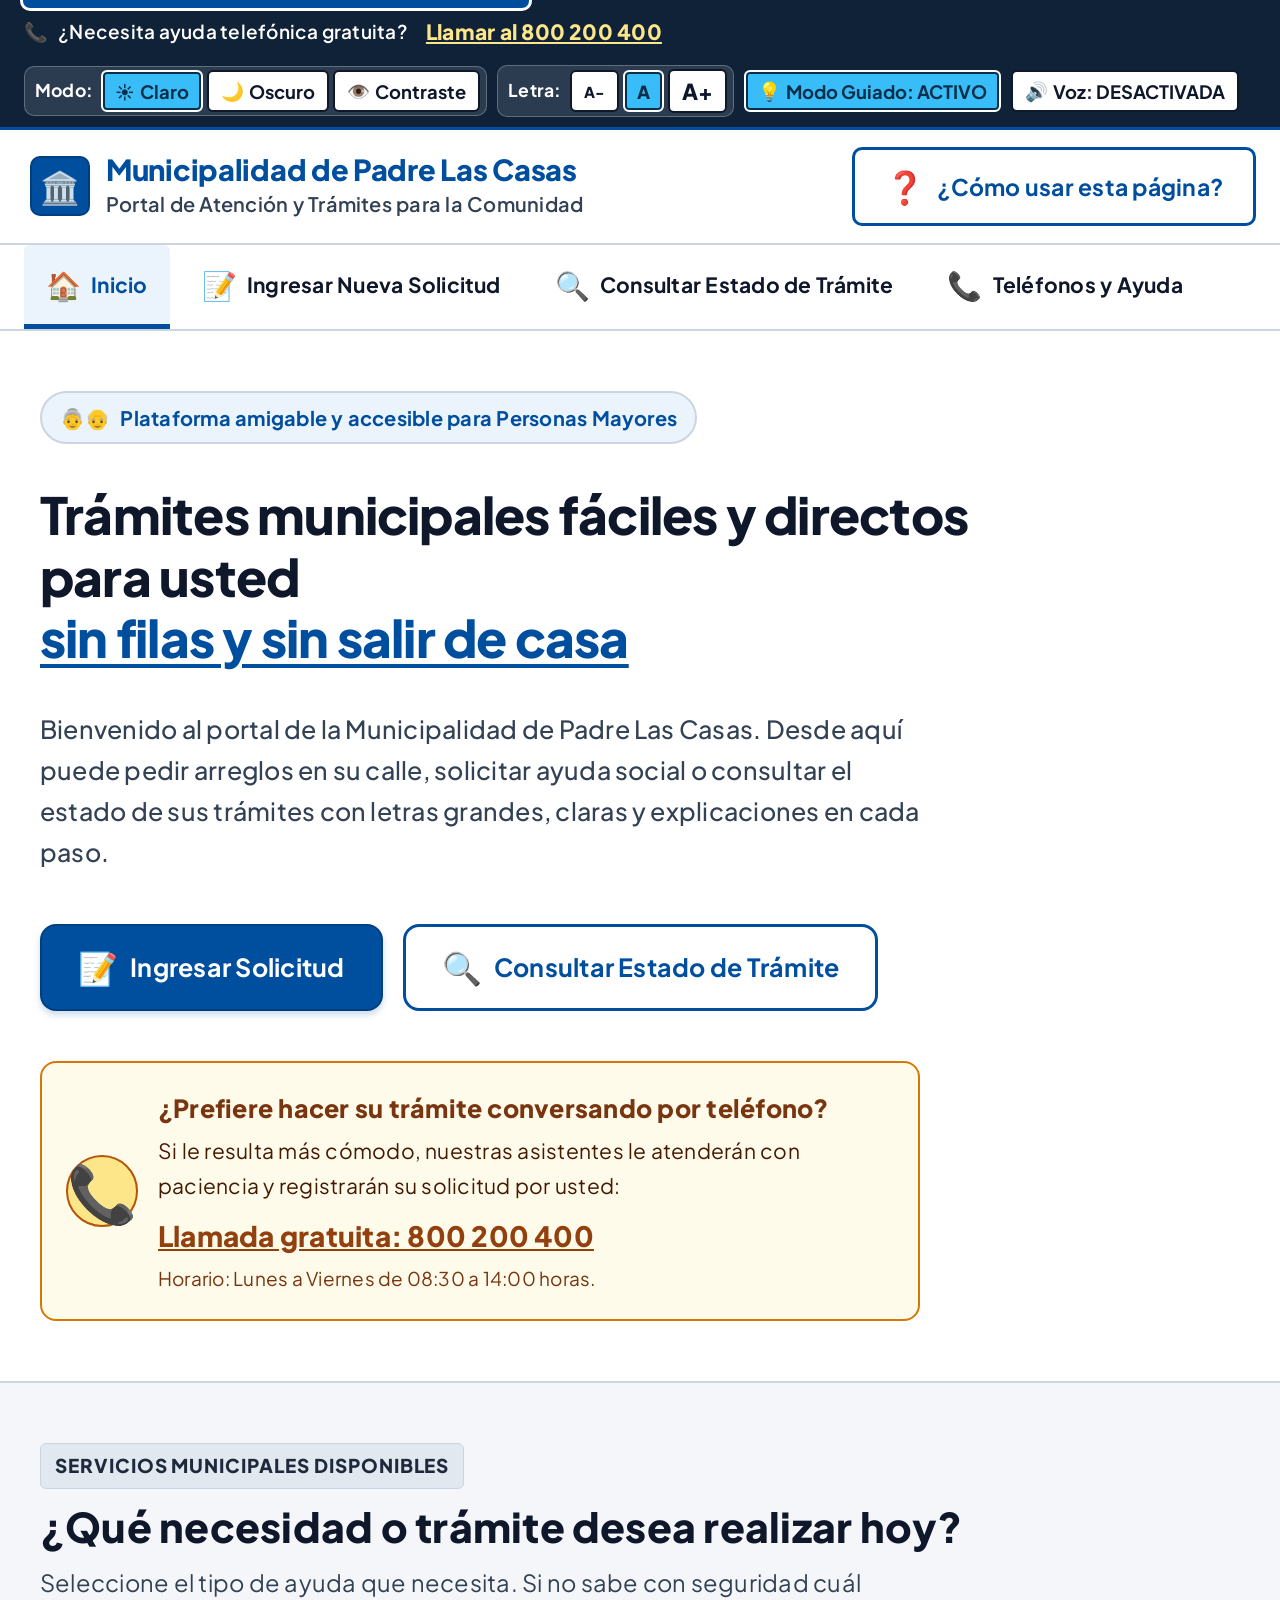
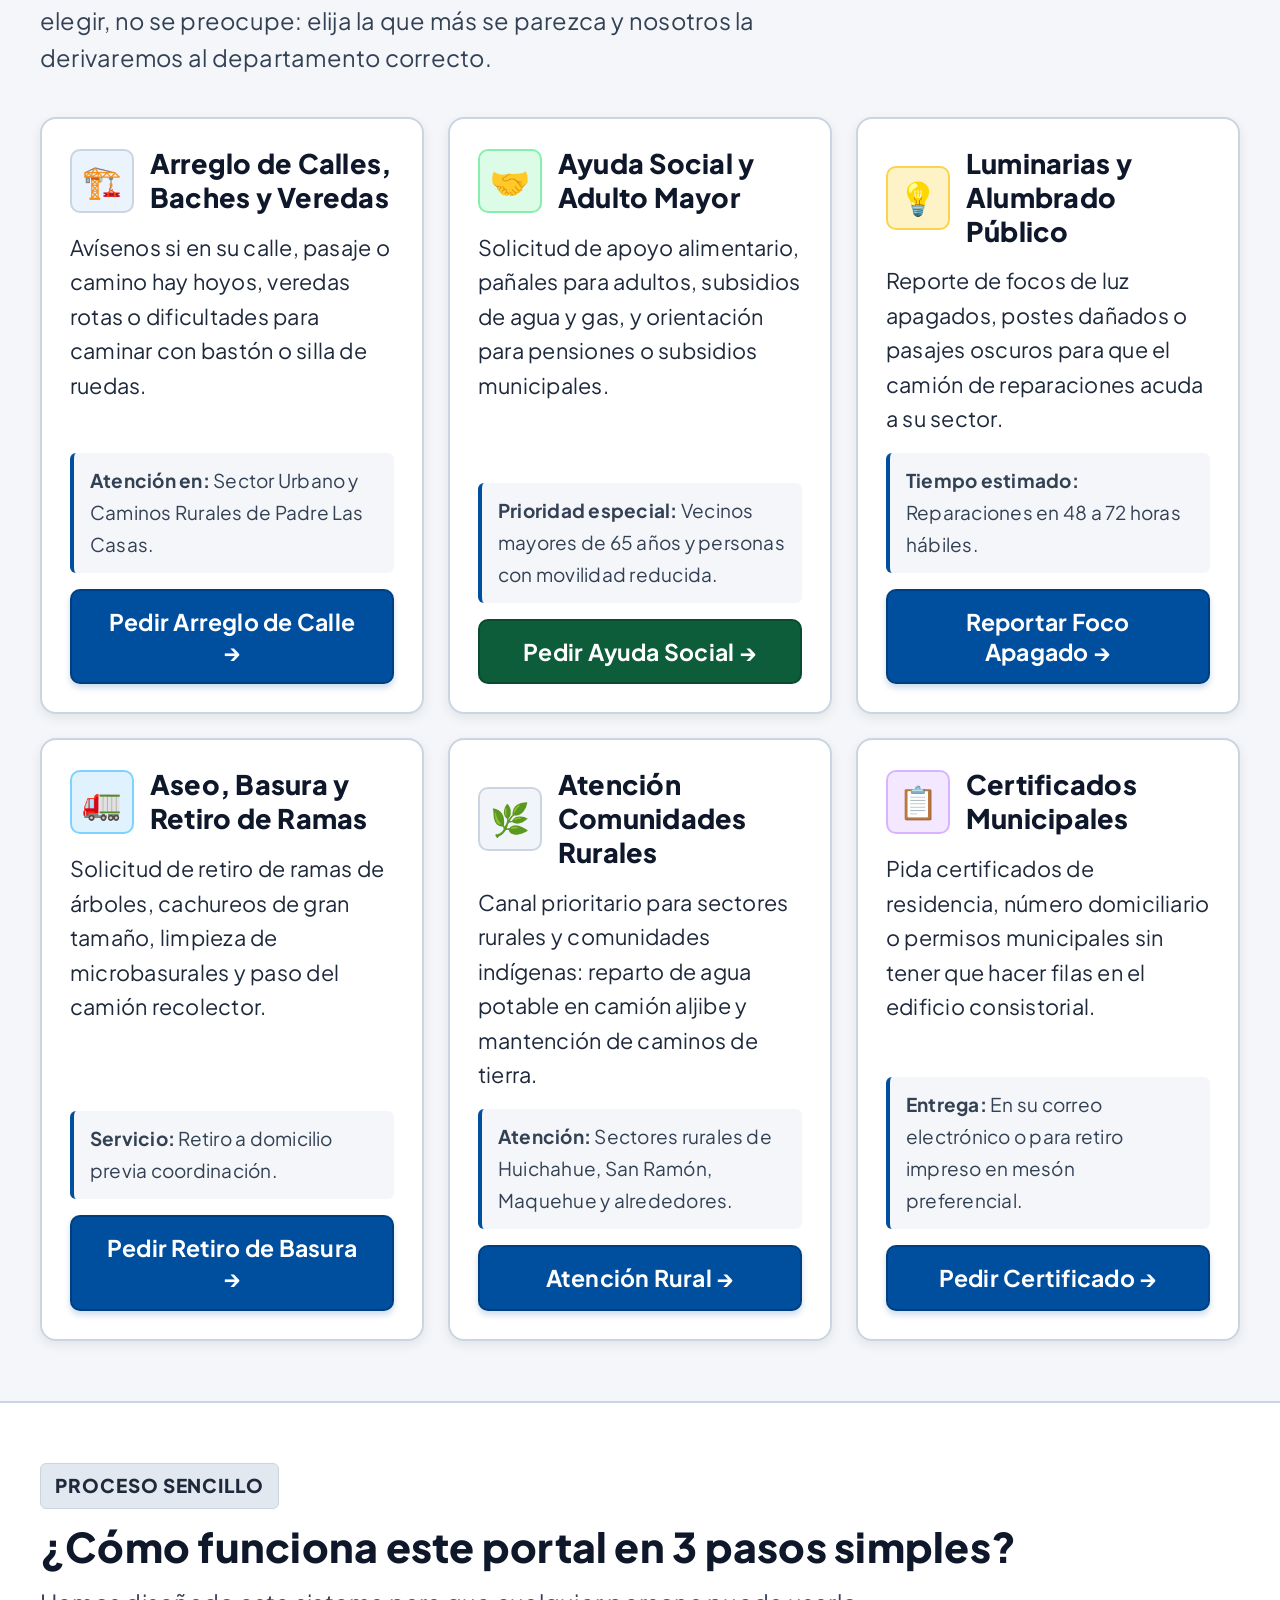
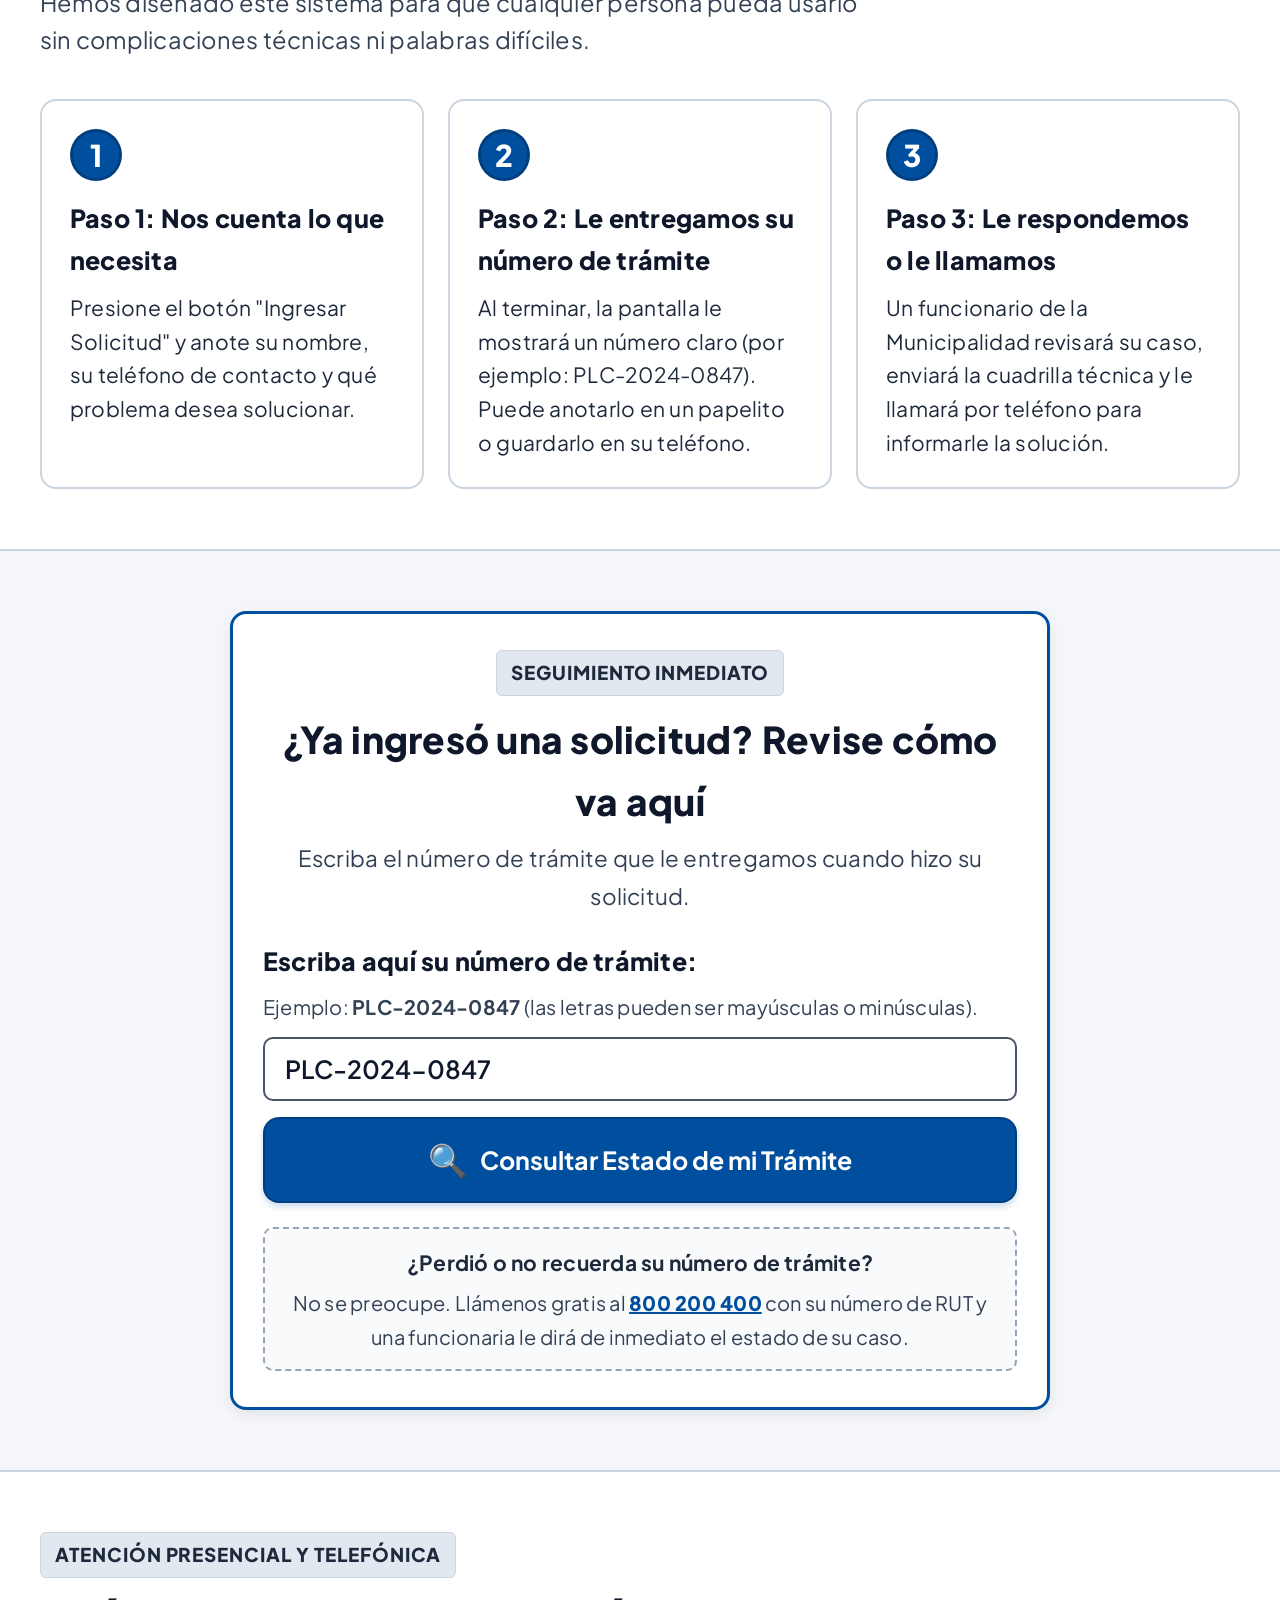
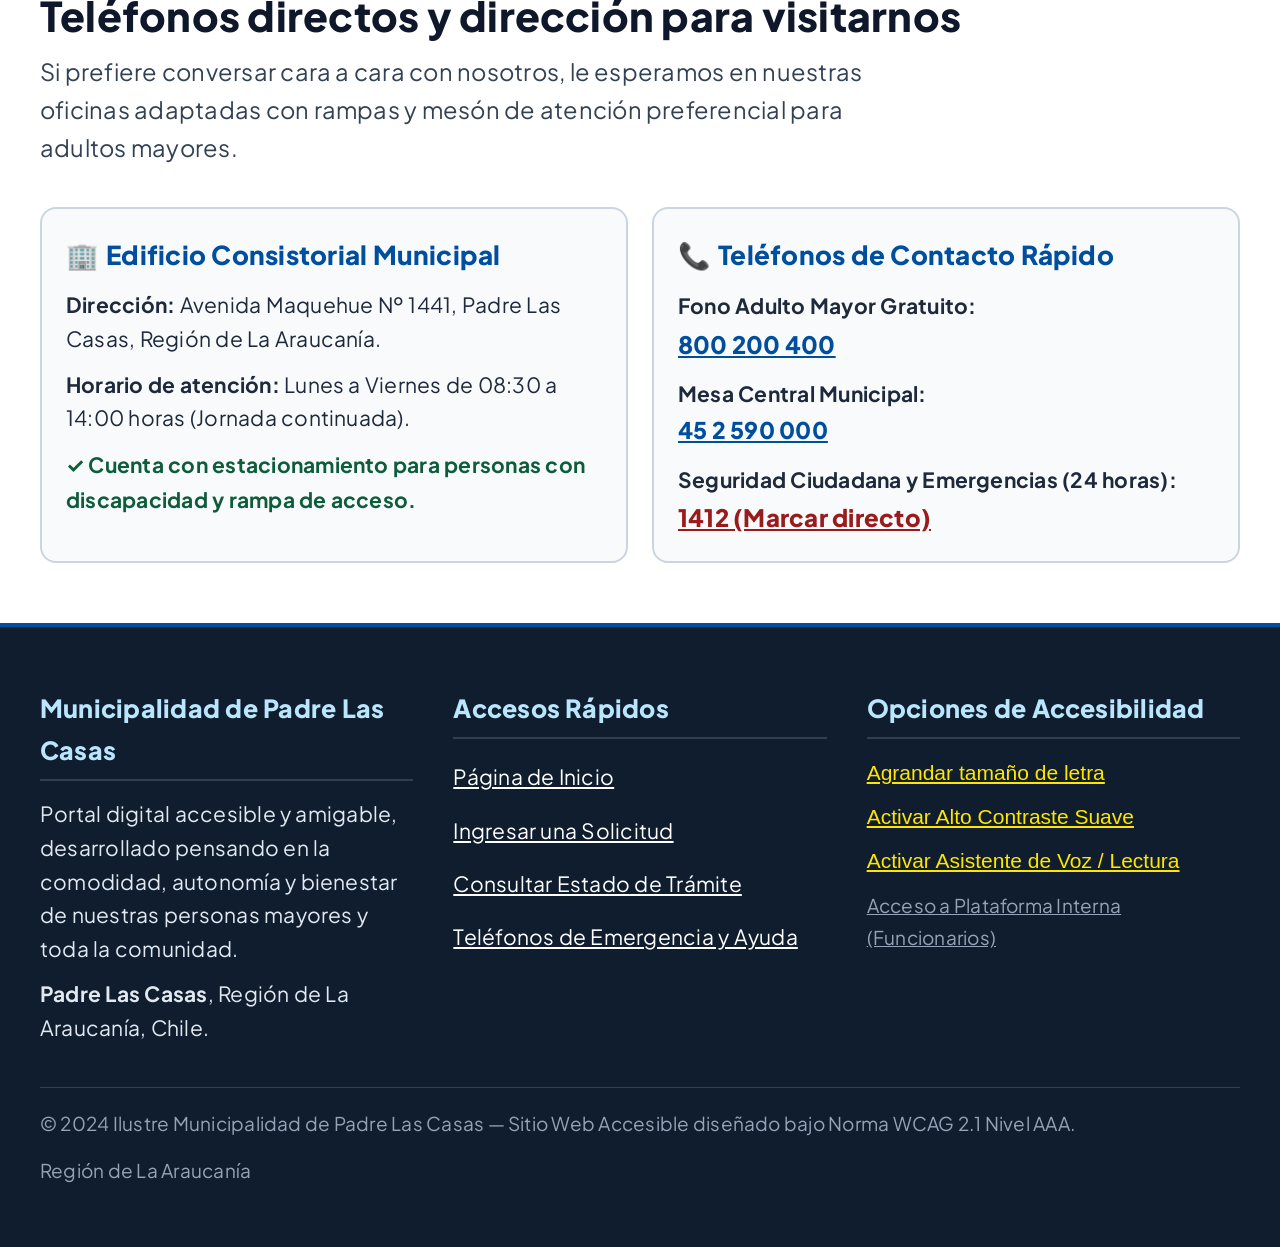
==== commit 9c00940f: "Modificación de la página. Se agrega prototipo rediseñado por Eduardo" ====
--- a/index.html
+++ b/index.html
@@ -1,85 +1,664 @@
 <!DOCTYPE html>
-<html lang="es">
+<html lang="es" data-font-size="normal">
+
 <head>
   <meta charset="UTF-8">
   <meta name="viewport" content="width=device-width, initial-scale=1.0">
-  <title>Municipalidad de Padre Las Casas — Certificado de Residencia</title>
-  <meta name="description" content="Solicita tu Certificado de Residencia en línea en la Municipalidad de Padre Las Casas.">
-  <link rel="stylesheet" href="style.css">
+  <title>Municipalidad de Padre Las Casas — Portal Accesible de Atención Ciudadana</title>
+  <meta name="description"
+        content="Portal de trámites y atención ciudadana de la Municipalidad de Padre Las Casas, diseñado con altos estándares de accesibilidad para personas mayores.">
+  <link rel="stylesheet" href="css/style.css">
 </head>
+
 <body>
 
-<!-- ===== NAVBAR ===== -->
-<nav class="navbar">
-  <a href="index.html" class="navbar-brand">
-    <div class="brand-icon">🏛️</div>
-    <div class="brand-text">
-      <span class="brand-name">Padre Las Casas</span>
-      <span class="brand-sub">Trámites en Línea</span>
-    </div>
-  </a>
-  <ul class="navbar-nav">
-    <li><a href="index.html" class="nav-link active">Inicio</a></li>
-    <li><a href="solicitud.html" class="nav-link">Solicitar Certificado</a></li>
-    <li><a href="consulta.html" class="nav-link">Consultar Estado</a></li>
-    <li><a href="login.html" class="nav-link">Acceso Interno</a></li>
-  </ul>
-  <div class="navbar-actions">
-    <!-- Botón de accesibilidad opcional -->
-    <button class="btn btn-ghost btn-sm" onclick="document.body.classList.toggle('high-contrast')">👁️ Alto Contraste</button>
-    <a href="solicitud.html" class="btn btn-primary btn-sm">Solicitar Certificado</a>
+<!-- Enlace de salto accesible para usuarios de teclado y lectores de pantalla -->
+<a href="#contenido-principal" class="skip-link">Saltar directamente al contenido principal</a>
+
+<!-- ============================================================
+     1. BARRA SUPERIOR DE ACCESIBILIDAD Y AYUDA AL ADULTO MAYOR
+     ============================================================ -->
+<aside class="accessibility-topbar" aria-label="Herramientas de accesibilidad y ayuda">
+  <div class="topbar-container">
+
+    <!-- Fono directo de ayuda gratuita -->
+    <div class="topbar-phone">
+      <span aria-hidden="true">📞</span>
+      <span>¿Necesita ayuda telefónica gratuita?</span>
+      <a href="tel:800200400" class="phone-link"
+         data-tooltip-what="Número de teléfono gratuito de atención al vecino de Padre Las Casas."
+         data-tooltip-action="Al hacer clic desde un celular llamará directamente a un funcionario municipal que le atenderá con gusto.">
+        Llamar al 800 200 400
+      </a>
+    </div>
+
+    <!-- Controles de accesibilidad (Modo Claro/Oscuro, tamaño de letra, voz, modo guiado) -->
+    <div class="topbar-controls">
+
+      <!-- Selector de tema (Claro / Oscuro / Alto Contraste Suave) -->
+      <div class="theme-selector-group" role="group" aria-label="Cambiar tema visual de la página">
+        <span class="theme-group-label">Modo:</span>
+
+        <button type="button" class="btn-toolbar active" id="btn-theme-light" aria-pressed="true"
+                data-tooltip-what="Modo Claro: fondo blanco y limpio, ideal para leer con buena luz."
+                data-tooltip-action="Al hacer clic, la página se mostrará con fondo claro y letras oscuras de alto contraste.">
+          <span aria-hidden="true">☀️</span>
+          <span class="toolbar-btn-text">Claro</span>
+        </button>
+
+        <button type="button" class="btn-toolbar" id="btn-theme-dark" aria-pressed="false"
+                data-tooltip-what="Modo Oscuro: fondo azul noche municipal de la anterior versión con tonos cian."
+                data-tooltip-action="Al hacer clic, la página cambiará al fondo azul noche con los colores de la municipalidad.">
+          <span aria-hidden="true">🌙</span>
+          <span class="toolbar-btn-text">Oscuro</span>
+        </button>
+
+        <button type="button" class="btn-toolbar" id="btn-theme-contrast" aria-pressed="false"
+                data-tooltip-what="Modo Alto Contraste Suave: letras blancas y crema sobre fondo oscuro, sin colores chillones ni amarillos eléctricos."
+                data-tooltip-action="Al hacer clic, activa la máxima legibilidad con tonos cálidos y descansados para la vista.">
+          <span aria-hidden="true">👁️</span>
+          <span class="toolbar-btn-text">Contraste</span>
+        </button>
+      </div>
+
+      <!-- Selector de tamaño de letra (A- / Normal / A+) -->
+      <div class="font-size-group" role="group" aria-label="Cambiar tamaño de letra">
+        <span class="font-group-label" id="font-group-desc">Letra:</span>
+
+        <button type="button" class="btn-toolbar" id="btn-font-decrease" aria-label="Reducir tamaño de letra"
+                data-tooltip-what="Botón A menos para achicar la letra del texto."
+                data-tooltip-action="Al hacer clic, el tamaño de las letras de toda la página se hará más pequeño.">
+          <span aria-hidden="true" style="font-size: 15px; font-weight: 800;">A-</span>
+          <span class="sr-only">Reducir letra</span>
+        </button>
+
+        <button type="button" class="btn-toolbar" id="btn-font-reset" aria-label="Restablecer tamaño de letra normal"
+                data-tooltip-what="Botón para volver al tamaño de letra normal y estándar."
+                data-tooltip-action="Al hacer clic, restablece las letras al tamaño inicial recomendado.">
+          <span aria-hidden="true" style="font-size: 18px; font-weight: 800;">A</span>
+          <span class="sr-only">Letra normal</span>
+        </button>
+
+        <button type="button" class="btn-toolbar" id="btn-font-increase" aria-label="Aumentar tamaño de letra"
+                data-tooltip-what="Botón A más para agrandar la letra del texto."
+                data-tooltip-action="Al hacer clic, todas las letras y palabras se harán más grandes y fáciles de leer.">
+          <span aria-hidden="true" style="font-size: 22px; font-weight: 800;">A+</span>
+          <span class="sr-only">Aumentar letra</span>
+        </button>
+      </div>
+
+      <!-- Botón Modo Guiado / Asistente -->
+      <button type="button" class="btn-toolbar active" id="btn-toggle-guided" aria-pressed="true"
+              data-tooltip-what="Interruptor del Asistente Guiado paso a paso."
+              data-tooltip-action="Al hacer clic, activa o desactiva las ayudas amarillas que le explican detalladamente para qué sirve cada parte de la pantalla.">
+        <span aria-hidden="true">💡</span>
+        <span class="toolbar-btn-text">Modo Guiado: ACTIVO</span>
+      </button>
+
+      <!-- Botón Asistente de Voz / Lectura en audio -->
+      <button type="button" class="btn-toolbar" id="btn-toggle-voice" aria-pressed="false"
+              data-tooltip-what="Interruptor de lectura por voz en audio."
+              data-tooltip-action="Al hacer clic, una voz clara en español le leerá en voz alta las explicaciones y los textos de los botones que elija.">
+        <span aria-hidden="true">🔊</span>
+        <span class="toolbar-btn-text">Voz: DESACTIVADA</span>
+      </button>
+
+    </div>
+  </div>
+</aside>
+
+<!-- Banner de lectura de voz activa (solo visible cuando el asistente habla) -->
+<div id="speaking-banner" class="speaking-indicator-banner" style="display: none;" role="status"
+     aria-live="assertive">
+  <div style="display: flex; align-items: center; gap: 10px;">
+    <span aria-hidden="true">🔊</span>
+    <span>El asistente de voz está leyendo en este momento...</span>
+  </div>
+  <button type="button" id="btn-stop-speech" class="btn-stop-audio">
+    ⏹️ Detener lectura de voz
+  </button>
+</div>
+
+<!-- ============================================================
+     2. ENCABEZADO PRINCIPAL Y LOGOTIPO MUNICIPAL
+     ============================================================ -->
+<header class="site-header" role="banner">
+  <div class="header-inner">
+    <a href="index.html" class="header-brand"
+       data-tooltip-what="Logotipo oficial de la Municipalidad de Padre Las Casas."
+       data-tooltip-action="Al hacer clic volverá siempre a la pantalla de inicio de este portal.">
+      <div class="brand-crest" aria-hidden="true">🏛️</div>
+      <div class="brand-text-block">
+        <span class="brand-entity">Municipalidad de Padre Las Casas</span>
+        <span class="brand-subline">Portal de Atención y Trámites para la Comunidad</span>
+      </div>
+    </a>
+
+    <!-- Botón de asistencia directa -->
+    <div>
+      <a href="#ayuda-telefonos" class="btn btn-secondary"
+         data-tooltip-what="Enlace directo a los teléfonos y direcciones de ayuda municipal."
+         data-tooltip-action="Al hacer clic, la pantalla bajará hasta la lista completa de números telefónicos y horarios de atención presencial.">
+        <span class="btn-icon" aria-hidden="true">❓</span>
+        <span>¿Cómo usar esta página?</span>
+      </a>
+    </div>
+  </div>
+</header>
+
+<!-- ============================================================
+     3. MENÚ DE NAVEGACIÓN PRINCIPAL SIMPLIFICADO
+     ============================================================ -->
+<nav class="main-navigation" aria-label="Menú principal de navegación">
+  <div class="nav-container">
+    <ul class="nav-list">
+      <li>
+        <a href="index.html" class="nav-link active" aria-current="page"
+           data-tooltip-what="Página principal o portada del portal."
+           data-tooltip-action="Al hacer clic irá a la página inicial donde se muestran todos los trámites disponibles.">
+          <span class="nav-icon" aria-hidden="true">🏠</span>
+          <span>Inicio</span>
+        </a>
+      </li>
+      <li>
+        <a href="html/solicitud.html" class="nav-link"
+           data-tooltip-what="Página para realizar una petición, solicitud o reclamo a la municipalidad."
+           data-tooltip-action="Al hacer clic se abrirá un formulario fácil donde podrá ingresar su solicitud paso a paso.">
+          <span class="nav-icon" aria-hidden="true">📝</span>
+          <span>Ingresar Nueva Solicitud</span>
+        </a>
+      </li>
+      <li>
+        <a href="html/consulta.html" class="nav-link"
+           data-tooltip-what="Página para revisar cómo va un trámite que usted ya ingresó anteriormente."
+           data-tooltip-action="Al hacer clic podrá ingresar su número de trámite para saber qué departamento lo está revisando y qué respuesta le han dado.">
+          <span class="nav-icon" aria-hidden="true">🔍</span>
+          <span>Consultar Estado de Trámite</span>
+        </a>
+      </li>
+      <li>
+        <a href="#ayuda-telefonos" class="nav-link"
+           data-tooltip-what="Sección de contacto, teléfonos y preguntas frecuentes."
+           data-tooltip-action="Al hacer clic verá los números de teléfono directo y la dirección para visitarnos en persona si lo prefiere.">
+          <span class="nav-icon" aria-hidden="true">📞</span>
+          <span>Teléfonos y Ayuda</span>
+        </a>
+      </li>
+    </ul>
   </div>
 </nav>
 
-<!-- ===== HERO ===== -->
-<section class="hero">
-  <div class="hero-content">
-    <h1 class="hero-title">
-      Obtén tu Certificado de<br>
-      <span style="color: var(--accent-cyan);">Residencia en Línea</span>
-    </h1>
-    <p class="hero-desc">
-      Evita filas y traslados. Ingresa tu solicitud de manera directa, haz el seguimiento con tu código y recibe tu documento oficial emitido por la Municipalidad.
-    </p>
-    <div style="display: flex; gap: var(--sp-md); justify-content: center; margin-top: var(--sp-xl);">
-      <a href="solicitud.html" class="btn btn-primary btn-lg">Iniciar Solicitud</a>
-      <a href="consulta.html" class="btn btn-secondary btn-lg">Consultar Estado</a>
-    </div>
+<!-- ============================================================
+     4. CONTENIDO PRINCIPAL
+     ============================================================ -->
+<main id="contenido-principal" role="main">
+
+  <!-- SECCIÓN HERO / BIENVENIDA ACCESIBLE -->
+  <section class="hero-section" aria-labelledby="hero-main-title">
+    <div class="hero-layout">
+
+      <div class="hero-badge-senior">
+        <span aria-hidden="true">👵👴</span>
+        <span>Plataforma amigable y accesible para Personas Mayores</span>
+      </div>
+
+      <!-- TÍTULO PRINCIPAL: Sólido, oscuro, SIN degradados difusos -->
+      <h1 id="hero-main-title" class="hero-title">
+        Trámites municipales fáciles y directos para usted
+        <span class="hero-title-highlight">sin filas y sin salir de casa</span>
+      </h1>
+
+      <p class="hero-description">
+        Bienvenido al portal de la Municipalidad de Padre Las Casas. Desde aquí puede pedir arreglos en su calle,
+        solicitar ayuda social o consultar el estado de sus trámites con letras grandes, claras y explicaciones en
+        cada paso.
+      </p>
+
+      <!-- BOTONES DE ACCIÓN GRANDES -->
+      <div class="hero-buttons">
+
+        <a href="html/solicitud.html" class="btn btn-primary btn-hero"
+           data-tooltip-what="Botón principal para crear una nueva solicitud o reclamo municipal."
+           data-tooltip-action="Al hacer clic, se abrirá un formulario claro donde podrá escribir lo que necesita pedir a la municipalidad.">
+          <span class="btn-icon" aria-hidden="true">📝</span>
+          <span>Ingresar Solicitud</span>
+        </a>
+
+        <a href="html/consulta.html" class="btn btn-secondary btn-hero"
+           data-tooltip-what="Botón para revisar el estado o avance de una solicitud que ya envió."
+           data-tooltip-action="Al hacer clic, podrá ingresar su código de seguimiento para saber qué respuesta le ha dado el equipo municipal.">
+          <span class="btn-icon" aria-hidden="true">🔍</span>
+          <span>Consultar Estado de Trámite</span>
+        </a>
+
+      </div>
+
+      <!-- CAJA DE AYUDA TELEFÓNICA DIRECTA (Para quienes prefieren llamar) -->
+      <div class="hero-phone-box" role="region" aria-label="Ayuda telefónica preferencial">
+        <div class="phone-box-icon" aria-hidden="true">📞</div>
+        <div>
+          <h2 class="phone-box-title">¿Prefiere hacer su trámite conversando por teléfono?</h2>
+          <p class="phone-box-desc">
+            Si le resulta más cómodo, nuestras asistentes le atenderán con paciencia y registrarán su solicitud por
+            usted:
+          </p>
+          <div>
+            <a href="tel:800200400" class="phone-number-big"
+               data-tooltip-what="Línea telefónica gratuita del programa Adulto Mayor de Padre Las Casas."
+               data-tooltip-action="Al hacer clic se iniciará una llamada telefónica gratuita a la municipalidad.">
+              Llamada gratuita: 800 200 400
+            </a>
+            <span style="display: block; font-size: 0.95rem; color: #78350F; margin-top: 4px;">
+                Horario: Lunes a Viernes de 08:30 a 14:00 horas.
+              </span>
+          </div>
+        </div>
+      </div>
+
+    </div>
+  </section>
+
+  <!-- ============================================================
+       SECCIÓN SERVICIOS: ¿QUÉ PUEDE PEDIR AQUÍ?
+       ============================================================ -->
+  <section class="section" aria-labelledby="servicios-heading" style="background-color: var(--bg-page);">
+    <div class="section-container">
+
+      <header class="section-header-accessible">
+        <span class="section-tag-senior">Servicios Municipales Disponibles</span>
+        <h2 id="servicios-heading" class="section-heading">
+          ¿Qué necesidad o trámite desea realizar hoy?
+        </h2>
+        <p class="section-intro">
+          Seleccione el tipo de ayuda que necesita. Si no sabe con seguridad cuál elegir, no se preocupe: elija la que
+          más se parezca y nosotros la derivaremos al departamento correcto.
+        </p>
+      </header>
+
+      <div class="services-grid-senior">
+
+        <!-- SERVICIO 1: VIALIDAD Y CALLES -->
+        <article class="service-card">
+          <div class="service-card-header">
+            <div class="service-icon-circle" aria-hidden="true">🏗️</div>
+            <h3 class="service-title">Arreglo de Calles, Baches y Veredas</h3>
+          </div>
+          <p class="service-desc">
+            Avísenos si en su calle, pasaje o camino hay hoyos, veredas rotas o dificultades para caminar con bastón o
+            silla de ruedas.
+          </p>
+          <div class="service-examples">
+            <strong>Atención en:</strong> Sector Urbano y Caminos Rurales de Padre Las Casas.
+          </div>
+          <a href="html/solicitud.html?tipo=infraestructura" class="btn btn-primary"
+             data-tooltip-what="Botón para pedir arreglo de pavimentos, veredas o caminos."
+             data-tooltip-action="Al hacer clic irá directo al formulario con el tema de calles ya seleccionado para facilitarle el trámite.">
+            <span>Pedir Arreglo de Calle →</span>
+          </a>
+        </article>
+
+        <!-- SERVICIO 2: ASISTENCIA SOCIAL Y ADULTO MAYOR -->
+        <article class="service-card">
+          <div class="service-card-header">
+            <div class="service-icon-circle" aria-hidden="true"
+                 style="background-color: #DCFCE7; border-color: #86EFAC;">🤝</div>
+            <h3 class="service-title">Ayuda Social y Adulto Mayor</h3>
+          </div>
+          <p class="service-desc">
+            Solicitud de apoyo alimentario, pañales para adultos, subsidios de agua y gas, y orientación para
+            pensiones o subsidios municipales.
+          </p>
+          <div class="service-examples">
+            <strong>Prioridad especial:</strong> Vecinos mayores de 65 años y personas con movilidad reducida.
+          </div>
+          <a href="html/solicitud.html?tipo=social" class="btn btn-success"
+             data-tooltip-what="Botón para solicitar asistencia social o alimentos."
+             data-tooltip-action="Al hacer clic se abrirá el formulario para que una asistente social municipal le contacte.">
+            <span>Pedir Ayuda Social →</span>
+          </a>
+        </article>
+
+        <!-- SERVICIO 3: ALUMBRADO PÚBLICO -->
+        <article class="service-card">
+          <div class="service-card-header">
+            <div class="service-icon-circle" aria-hidden="true"
+                 style="background-color: #FEF3C7; border-color: #FCD34D;">💡</div>
+            <h3 class="service-title">Luminarias y Alumbrado Público</h3>
+          </div>
+          <p class="service-desc">
+            Reporte de focos de luz apagados, postes dañados o pasajes oscuros para que el camión de reparaciones
+            acuda a su sector.
+          </p>
+          <div class="service-examples">
+            <strong>Tiempo estimado:</strong> Reparaciones en 48 a 72 horas hábiles.
+          </div>
+          <a href="html/solicitud.html?tipo=alumbrado" class="btn btn-primary"
+             data-tooltip-what="Botón para reportar focos de luz de la calle apagados o en mal estado."
+             data-tooltip-action="Al hacer clic irá al formulario para escribir la calle exacta donde falta iluminación.">
+            <span>Reportar Foco Apagado →</span>
+          </a>
+        </article>
+
+        <!-- SERVICIO 4: ASEO, BASURA Y ESCOMBROS -->
+        <article class="service-card">
+          <div class="service-card-header">
+            <div class="service-icon-circle" aria-hidden="true"
+                 style="background-color: #E0F2FE; border-color: #7DD3FC;">🚛</div>
+            <h3 class="service-title">Aseo, Basura y Retiro de Ramas</h3>
+          </div>
+          <p class="service-desc">
+            Solicitud de retiro de ramas de árboles, cachureos de gran tamaño, limpieza de microbasurales y paso del
+            camión recolector.
+          </p>
+          <div class="service-examples">
+            <strong>Servicio:</strong> Retiro a domicilio previa coordinación.
+          </div>
+          <a href="html/solicitud.html?tipo=aseo" class="btn btn-primary"
+             data-tooltip-what="Botón para pedir retiro de basura voluminosa, ramas o limpieza."
+             data-tooltip-action="Al hacer clic podrá solicitar que el personal municipal retire desechos de su casa.">
+            <span>Pedir Retiro de Basura →</span>
+          </a>
+        </article>
+
+        <!-- SERVICIO 5: COMUNIDADES RURALES -->
+        <article class="service-card">
+          <div class="service-card-header">
+            <div class="service-icon-circle" aria-hidden="true"
+                 style="background-color: #F1F5F9; border-color: #CBD5E1;">🌿</div>
+            <h3 class="service-title">Atención Comunidades Rurales</h3>
+          </div>
+          <p class="service-desc">
+            Canal prioritario para sectores rurales y comunidades indígenas: reparto de agua potable en camión aljibe
+            y mantención de caminos de tierra.
+          </p>
+          <div class="service-examples">
+            <strong>Atención:</strong> Sectores rurales de Huichahue, San Ramón, Maquehue y alrededores.
+          </div>
+          <a href="html/solicitud.html?tipo=rural" class="btn btn-primary"
+             data-tooltip-what="Botón para trámites específicos del sector rural."
+             data-tooltip-action="Al hacer clic irá al formulario diseñado para comunidades rurales y agua potable.">
+            <span>Atención Rural →</span>
+          </a>
+        </article>
+
+        <!-- SERVICIO 6: CERTIFICADOS Y DOCUMENTOS -->
+        <article class="service-card">
+          <div class="service-card-header">
+            <div class="service-icon-circle" aria-hidden="true"
+                 style="background-color: #F3E8FF; border-color: #D8B4FE;">📋</div>
+            <h3 class="service-title">Certificados Municipales</h3>
+          </div>
+          <p class="service-desc">
+            Pida certificados de residencia, número domiciliario o permisos municipales sin tener que hacer filas en
+            el edificio consistorial.
+          </p>
+          <div class="service-examples">
+            <strong>Entrega:</strong> En su correo electrónico o para retiro impreso en mesón preferencial.
+          </div>
+          <a href="html/solicitud.html?tipo=certificados" class="btn btn-primary"
+             data-tooltip-what="Botón para solicitar certificados y papeles municipales."
+             data-tooltip-action="Al hacer clic podrá elegir qué certificado necesita que le preparemos.">
+            <span>Pedir Certificado →</span>
+          </a>
+        </article>
+
+      </div>
+
+    </div>
+  </section>
+
+  <!-- ============================================================
+       SECCIÓN ¿CÓMO FUNCIONA? (PASO A PASO EXPLICADO)
+       ============================================================ -->
+  <section class="section" aria-labelledby="pasos-heading"
+           style="background-color: #FFFFFF; border-top: 2px solid var(--border-subtle); border-bottom: 2px solid var(--border-subtle);">
+    <div class="section-container">
+
+      <header class="section-header-accessible">
+        <span class="section-tag-senior">Proceso Sencillo</span>
+        <h2 id="pasos-heading" class="section-heading">
+          ¿Cómo funciona este portal en 3 pasos simples?
+        </h2>
+        <p class="section-intro">
+          Hemos diseñado este sistema para que cualquier persona pueda usarlo sin complicaciones técnicas ni palabras
+          difíciles.
+        </p>
+      </header>
+
+      <div class="steps-container-senior">
+
+        <div class="step-card-senior">
+          <div class="step-number-circle" aria-hidden="true">1</div>
+          <h3 class="step-card-title">Paso 1: Nos cuenta lo que necesita</h3>
+          <p class="step-card-desc">
+            Presione el botón "Ingresar Solicitud" y anote su nombre, su teléfono de contacto y qué problema desea
+            solucionar.
+          </p>
+        </div>
+
+        <div class="step-card-senior">
+          <div class="step-number-circle" aria-hidden="true">2</div>
+          <h3 class="step-card-title">Paso 2: Le entregamos su número de trámite</h3>
+          <p class="step-card-desc">
+            Al terminar, la pantalla le mostrará un número claro (por ejemplo: PLC-2024-0847). Puede anotarlo en un
+            papelito o guardarlo en su teléfono.
+          </p>
+        </div>
+
+        <div class="step-card-senior">
+          <div class="step-number-circle" aria-hidden="true">3</div>
+          <h3 class="step-card-title">Paso 3: Le respondemos o le llamamos</h3>
+          <p class="step-card-desc">
+            Un funcionario de la Municipalidad revisará su caso, enviará la cuadrilla técnica y le llamará por
+            teléfono para informarle la solución.
+          </p>
+        </div>
+
+      </div>
+
+    </div>
+  </section>
+
+  <!-- ============================================================
+       SECCIÓN CONSULTA RÁPIDA DE TICKET / SEGUIMIENTO
+       ============================================================ -->
+  <section class="section" aria-labelledby="consulta-rapida-heading" style="background-color: var(--bg-page);">
+    <div class="section-container">
+
+      <div class="status-lookup-card">
+        <header style="text-align: center; margin-bottom: 24px;">
+          <span class="section-tag-senior">Seguimiento Inmediato</span>
+          <h2 id="consulta-rapida-heading"
+              style="font-size: 1.85rem; font-weight: 800; color: var(--text-main); margin-bottom: 8px;">
+            ¿Ya ingresó una solicitud? Revise cómo va aquí
+          </h2>
+          <p style="font-size: 1.12rem; color: var(--text-muted);">
+            Escriba el número de trámite que le entregamos cuando hizo su solicitud.
+          </p>
+        </header>
+
+        <form action="html/consulta.html" method="GET" class="input-with-button">
+          <div>
+            <label for="numero-ticket-input" class="form-label-senior">
+              Escriba aquí su número de trámite:
+            </label>
+            <p id="ticket-help-text" class="form-help-text">
+              Ejemplo: <strong>PLC-2024-0847</strong> (las letras pueden ser mayúsculas o minúsculas).
+            </p>
+            <input type="text" id="numero-ticket-input" name="codigo" class="form-control-senior"
+                   placeholder="Escriba aquí, por ejemplo: PLC-2024-0847" value="PLC-2024-0847"
+                   aria-describedby="ticket-help-text"
+                   data-tooltip-what="Casillero de texto para escribir el número o código de su trámite."
+                   data-tooltip-action="Escriba con el teclado su código de ticket. Si no lo recuerda, puede llamarnos al 800 200 400.">
+          </div>
+
+          <button type="submit" class="btn btn-primary btn-hero" style="width: 100%; justify-content: center;"
+                  data-tooltip-what="Botón para buscar y consultar la respuesta de la municipalidad."
+                  data-tooltip-action="Al hacer clic se buscará su trámite y le mostrará en letras grandes si ya fue resuelto o si está en revisión.">
+            <span class="btn-icon" aria-hidden="true">🔍</span>
+            <span>Consultar Estado de mi Trámite</span>
+          </button>
+        </form>
+
+        <div
+                style="background-color: #F8FAFC; border: 2px dashed #94A3B8; border-radius: var(--radius-md); padding: 16px; margin-top: 24px; text-align: center;">
+          <p style="font-size: 1.05rem; color: var(--text-body); margin-bottom: 6px;">
+            <strong>¿Perdió o no recuerda su número de trámite?</strong>
+          </p>
+          <p style="font-size: 1rem; color: var(--text-muted);">
+            No se preocupe. Llámenos gratis al <a href="tel:800200400"
+                                                  style="font-weight: 800; color: var(--color-primary); text-decoration: underline;">800 200 400</a> con
+            su número de RUT y una funcionaria le dirá de inmediato el estado de su caso.
+          </p>
+        </div>
+
+      </div>
+
+    </div>
+  </section>
+
+  <!-- ============================================================
+       SECCIÓN TELÉFONOS Y DIRECCIONES DE AYUDA (ACCESIBLE)
+       ============================================================ -->
+  <section id="ayuda-telefonos" class="section" aria-labelledby="telefonos-heading"
+           style="background-color: #FFFFFF; border-top: 2px solid var(--border-subtle);">
+    <div class="section-container">
+
+      <header class="section-header-accessible">
+        <span class="section-tag-senior">Atención Presencial y Telefónica</span>
+        <h2 id="telefonos-heading" class="section-heading">
+          Teléfonos directos y dirección para visitarnos
+        </h2>
+        <p class="section-intro">
+          Si prefiere conversar cara a cara con nosotros, le esperamos en nuestras oficinas adaptadas con rampas y
+          mesón de atención preferencial para adultos mayores.
+        </p>
+      </header>
+
+      <div style="display: grid; grid-template-columns: repeat(auto-fit, minmax(320px, 1fr)); gap: 24px;">
+
+        <div
+                style="background-color: #F8FAFC; border: 2.5px solid #CBD5E1; border-radius: var(--radius-lg); padding: 24px;">
+          <h3
+                  style="font-size: 1.3rem; font-weight: 800; color: var(--color-primary); margin-bottom: 12px; display: flex; align-items: center; gap: 8px;">
+            <span aria-hidden="true">🏢</span> Edificio Consistorial Municipal
+          </h3>
+          <p style="font-size: 1.05rem; line-height: 1.6; color: var(--text-body); margin-bottom: 12px;">
+            <strong>Dirección:</strong> Avenida Maquehue Nº 1441, Padre Las Casas, Región de La Araucanía.
+          </p>
+          <p style="font-size: 1.05rem; line-height: 1.6; color: var(--text-body); margin-bottom: 12px;">
+            <strong>Horario de atención:</strong> Lunes a Viernes de 08:30 a 14:00 horas (Jornada continuada).
+          </p>
+          <p style="font-size: 1.05rem; color: var(--color-secondary); font-weight: 700;">
+            ✓ Cuenta con estacionamiento para personas con discapacidad y rampa de acceso.
+          </p>
+        </div>
+
+        <div
+                style="background-color: #F8FAFC; border: 2.5px solid #CBD5E1; border-radius: var(--radius-lg); padding: 24px;">
+          <h3
+                  style="font-size: 1.3rem; font-weight: 800; color: var(--color-primary); margin-bottom: 12px; display: flex; align-items: center; gap: 8px;">
+            <span aria-hidden="true">📞</span> Teléfonos de Contacto Rápido
+          </h3>
+          <ul style="list-style: none; display: flex; flex-direction: column; gap: 12px; font-size: 1.05rem;">
+            <li>
+              <strong>Fono Adulto Mayor Gratuito:</strong><br>
+              <a href="tel:800200400"
+                 style="color: var(--color-primary); font-weight: 800; font-size: 1.2rem; text-decoration: underline;">
+                800 200 400
+              </a>
+            </li>
+            <li>
+              <strong>Mesa Central Municipal:</strong><br>
+              <a href="tel:+56452590000"
+                 style="color: var(--color-primary); font-weight: 800; font-size: 1.15rem; text-decoration: underline;">
+                45 2 590 000
+              </a>
+            </li>
+            <li>
+              <strong>Seguridad Ciudadana y Emergencias (24 horas):</strong><br>
+              <a href="tel:1412"
+                 style="color: var(--color-danger); font-weight: 800; font-size: 1.2rem; text-decoration: underline;">
+                1412 (Marcar directo)
+              </a>
+            </li>
+          </ul>
+        </div>
+
+      </div>
+
+    </div>
+  </section>
+
+</main>
+
+<!-- ============================================================
+     5. PIE DE PÁGINA ACCESIBLE
+     ============================================================ -->
+<footer class="site-footer-senior" role="contentinfo">
+  <div class="footer-inner-senior">
+
+    <div>
+      <h3 class="footer-col-title">Municipalidad de Padre Las Casas</h3>
+      <p class="footer-text">
+        Portal digital accesible y amigable, desarrollado pensando en la comodidad, autonomía y bienestar de nuestras
+        personas mayores y toda la comunidad.
+      </p>
+      <p class="footer-text">
+        <strong>Padre Las Casas</strong>, Región de La Araucanía, Chile.
+      </p>
+    </div>
+
+    <div>
+      <h3 class="footer-col-title">Accesos Rápidos</h3>
+      <ul class="footer-links-list">
+        <li class="footer-link-item"><a href="index.html">Página de Inicio</a></li>
+        <li class="footer-link-item"><a href="html/solicitud.html">Ingresar una Solicitud</a></li>
+        <li class="footer-link-item"><a href="html/consulta.html">Consultar Estado de Trámite</a></li>
+        <li class="footer-link-item"><a href="#ayuda-telefonos">Teléfonos de Emergencia y Ayuda</a></li>
+      </ul>
+    </div>
+
+    <div>
+      <h3 class="footer-col-title">Opciones de Accesibilidad</h3>
+      <ul class="footer-links-list">
+        <li class="footer-link-item">
+          <button type="button" onclick="window.increaseFontSize()"
+                  style="background: none; border: none; color: #FFE600; text-decoration: underline; font-size: 1.05rem; cursor: pointer;">
+            Agrandar tamaño de letra
+          </button>
+        </li>
+        <li class="footer-link-item">
+          <button type="button" onclick="window.toggleHighContrast()"
+                  style="background: none; border: none; color: #FFE600; text-decoration: underline; font-size: 1.05rem; cursor: pointer;">
+            Activar Alto Contraste Suave
+          </button>
+        </li>
+        <li class="footer-link-item">
+          <button type="button" onclick="window.toggleVoice()"
+                  style="background: none; border: none; color: #FFE600; text-decoration: underline; font-size: 1.05rem; cursor: pointer;">
+            Activar Asistente de Voz / Lectura
+          </button>
+        </li>
+        <li class="footer-link-item">
+          <a href="html/login.html" style="color: #94A3B8; font-size: 0.95rem;">Acceso a Plataforma Interna
+            (Funcionarios)</a>
+        </li>
+      </ul>
+    </div>
+
   </div>
-</section>
-
-<!-- ===== CÓMO FUNCIONA ===== -->
-<section class="section" style="background:var(--bg-secondary);">
-  <div class="section-header">
-    <h2 class="section-title">¿Cómo funciona el proceso?</h2>
-    <p style="color: var(--text-secondary);">Tres simples pasos para obtener tu certificado.</p>
-  </div>
-
-  <div style="display:flex; justify-content:center; gap:var(--sp-xl); flex-wrap:wrap; max-width:900px; margin:0 auto; text-align:center;">
-    <div style="flex:1; min-width:250px;">
-      <div style="font-size:32px; font-weight:800; color:var(--accent-cyan); margin-bottom:8px;">1</div>
-      <div style="font-weight:700; margin-bottom:4px;">Ingresa tus datos</div>
-      <div style="font-size:14px; color:var(--text-secondary);">Completa el formulario con tu información personal y dirección.</div>
-    </div>
-    <div style="flex:1; min-width:250px;">
-      <div style="font-size:32px; font-weight:800; color:var(--accent-cyan); margin-bottom:8px;">2</div>
-      <div style="font-weight:700; margin-bottom:4px;">Recibe tu Código</div>
-      <div style="font-size:14px; color:var(--text-secondary);">Guarda el número de ticket generado para consultar el avance.</div>
-    </div>
-    <div style="flex:1; min-width:250px;">
-      <div style="font-size:32px; font-weight:800; color:var(--accent-cyan); margin-bottom:8px;">3</div>
-      <div style="font-weight:700; margin-bottom:4px;">Descarga tu Certificado</div>
-      <div style="font-size:14px; color:var(--text-secondary);">El equipo municipal validará los datos y emitirá el documento.</div>
-    </div>
-  </div>
-</section>
-
-<!-- ===== FOOTER ===== -->
-<footer style="background:var(--bg-card); padding:var(--sp-2xl) var(--sp-xl); text-align:center;">
-  <div style="color:var(--text-muted); font-size:14px;">
-    © 2024 Municipalidad de Padre Las Casas — Portal de Trámites
+
+  <div class="footer-bottom-bar">
+      <span>© 2024 Ilustre Municipalidad de Padre Las Casas — Sitio Web Accesible diseñado bajo Norma WCAG 2.1 Nivel
+        AAA.</span>
+    <span>Región de La Araucanía</span>
   </div>
 </footer>
 
+<!-- Script del sistema integral de accesibilidad y tooltips explicativos -->
+<script src="js/accessibility.js"></script>
+
 </body>
+
 </html>
--- a/css/style.css
+++ b/css/style.css
@@ -0,0 +1,1427 @@
+/* ============================================================
+   MUNICIPALIDAD DE PADRE LAS CASAS — PORTAL DIGITAL CIUDADANO
+   Design System Accesible — WCAG 2.1 AAA
+   Soporte Integral de Temas:
+   1. Modo Claro (Fondo claro y limpio)
+   2. Modo Oscuro (Paleta municipal azul noche de la anterior versión)
+   3. Modo Alto Contraste Suave (Blanco y crema cálido, SIN amarillo eléctrico)
+   ============================================================ */
+
+@import url('https://fonts.googleapis.com/css2?family=Plus+Jakarta+Sans:wght@400;500;600;700;800&family=Inter:wght@400;500;600;700;800&display=swap');
+
+/* ============================================================
+   1. PALETA BASE: MODO CLARO (POR DEFECTO)
+   ============================================================ */
+:root {
+  /* Fondos claros */
+  --bg-page:        #F4F6F9;       /* Gris suave muy limpio y descansado */
+  --bg-surface:     #FFFFFF;       /* Blanco puro para tarjetas y lectura */
+  --bg-card:        #FFFFFF;
+  --bg-subtle:      #E2E8F0;       /* Gris neutro para divisores */
+  --bg-accent-soft: #EBF3FC;       /* Azul muy suave para destacados */
+
+  /* Textos oscuros de máximo contraste (Supera 10:1 en fondo blanco) */
+  --text-main:      #0F172A;       /* Azul pizarra casi negro (contraste 14.5:1) */
+  --text-body:      #1E293B;       /* Texto de párrafo de máxima legibilidad */
+  --text-muted:     #334155;       /* Texto secundario pero legible (contraste 8.8:1) */
+  --text-inverse:   #FFFFFF;
+
+  /* Colores cívicos e institucionales de Padre Las Casas */
+  --color-primary:       #004F9F;  /* Azul municipal profundo */
+  --color-primary-hover: #003366;
+  --color-primary-active:#002244;
+  --color-secondary:     #0D5C3A;  /* Verde bosque cívico */
+  --color-secondary-hover:#083E26;
+  --color-accent-cyan:   #0284C7;  /* Cian accesible */
+  --color-accent-blue:   #3B7BF8;
+  --color-accent-teal:   #0BBFB0;
+  --color-accent-gold:   #D97706;  /* Oro ámbar cálido */
+
+  /* Colores de estado con alto contraste */
+  --color-success:   #065F46;
+  --color-success-bg:#D1FAE5;
+  --color-warning:   #92400E;
+  --color-warning-bg:#FEF3C7;
+  --color-danger:    #991B1B;
+  --color-danger-bg: #FEE2E2;
+  --color-info:      #075985;
+  --color-info-bg:   #E0F2FE;
+
+  /* Bordes bien definidos */
+  --border-strong:  #0F172A;
+  --border-main:    #475569;
+  --border-subtle:  #CBD5E1;
+
+  /* Anillo de enfoque de máxima visibilidad */
+  --focus-ring-color:  #003366;
+  --focus-ring-offset: 4px;
+  --focus-ring-width:  4px;
+
+  /* Tipografía base agrandada para adultos mayores */
+  --font-base-size:    20px;
+  --font-line-height:  1.68;
+  --font-letter-space: 0.012em;
+  --font-family:       'Plus Jakarta Sans', 'Inter', -apple-system, BlinkMacSystemFont, 'Segoe UI', Roboto, sans-serif;
+
+  /* Espaciado generoso */
+  --sp-xs: 6px;   --sp-sm: 10px;  --sp-md: 18px;
+  --sp-lg: 28px;  --sp-xl: 40px;  --sp-2xl: 60px;
+
+  --radius-sm: 6px;  --radius-md: 10px;  --radius-lg: 16px;  --radius-full: 9999px;
+
+  --shadow-card: 0 4px 12px rgba(15, 23, 42, 0.08);
+  --header-bg: #FFFFFF;
+  --topbar-bg: #0F2238;
+  --footer-bg: #0F1D2E;
+
+  /* Variables de compatibilidad interna */
+  --bg-primary:     var(--bg-page);
+  --bg-secondary:   var(--bg-surface);
+  --text-primary:   var(--text-main);
+  --text-secondary: var(--text-body);
+  --accent-cyan:    var(--color-accent-cyan);
+  --accent-blue:    var(--color-accent-blue);
+  --accent-teal:    var(--color-accent-teal);
+  --accent-gold:    var(--color-accent-gold);
+  --border:         var(--border-subtle);
+  --font-brand:     var(--font-family);
+}
+
+/* ============================================================
+   2. MODO OSCURO (COLORES MUNICIPALES DE LA PÁGINA ANTERIOR)
+   ============================================================ */
+html[data-theme="dark"] {
+  /* Fondos del tema anterior: #060D1A, #0D1B2E, #0F2238, #132840 */
+  --bg-page:        #060D1A;       /* Fondo azul noche institucional */
+  --bg-surface:     #0D1B2E;       /* Superficie profunda */
+  --bg-card:        #0F2238;       /* Tarjetas en azul municipal */
+  --bg-subtle:      #132840;       /* Fondos secundarios y divisores */
+  --bg-accent-soft: rgba(0, 212, 232, 0.12); /* Brillo cian suave */
+
+  /* Textos nítidos y claros de alto contraste en fondo oscuro */
+  --text-main:      #F0F6FF;       /* Blanco hielo muy legible */
+  --text-body:      #E2E8F0;       /* Gris claro nítido y descansado */
+  --text-muted:     #94A9C9;       /* Azul grisáceo del tema anterior */
+  --text-inverse:   #060D1A;
+
+  /* Colores de acento de la página anterior */
+  --color-primary:       #3B7BF8;  /* Azul brillante municipal */
+  --color-primary-hover: #2563EB;
+  --color-primary-active:#1D4ED8;
+  --color-secondary:     #0BBFB0;  /* Verde azulado teal */
+  --color-secondary-hover:#09998D;
+  --color-accent-cyan:   #00D4E8;  /* Cian característico */
+  --color-accent-blue:   #3B7BF8;
+  --color-accent-teal:   #0BBFB0;
+  --color-accent-gold:   #F59E0B;  /* Dorado cálido */
+
+  /* Estados en modo oscuro */
+  --color-success:   #10B981;
+  --color-success-bg:rgba(16, 185, 129, 0.18);
+  --color-warning:   #F59E0B;
+  --color-warning-bg:rgba(245, 158, 11, 0.18);
+  --color-danger:    #F87171;
+  --color-danger-bg: rgba(239, 68, 68, 0.18);
+  --color-info:      #38BDF8;
+  --color-info-bg:   rgba(56, 189, 248, 0.18);
+
+  /* Bordes nítidos */
+  --border-strong:  #00D4E8;
+  --border-main:    rgba(0, 212, 232, 0.35);
+  --border-subtle:  #1E3A5F;
+
+  --focus-ring-color: #00D4E8;
+  --shadow-card: 0 4px 20px rgba(0, 0, 0, 0.45);
+  --header-bg: #0D1B2E;
+  --topbar-bg: #060D1A;
+  --footer-bg: #060D1A;
+
+  /* Compatibilidad interna en modo oscuro */
+  --bg-primary:     #060D1A;
+  --bg-secondary:   #0D1B2E;
+  --text-primary:   #F0F6FF;
+  --text-secondary: #CBD5E1;
+  --accent-cyan:    #00D4E8;
+  --accent-blue:    #3B7BF8;
+  --accent-teal:    #0BBFB0;
+  --accent-gold:    #F59E0B;
+  --border:         #1E3A5F;
+}
+
+/* Adaptaciones de componentes específicos en Modo Oscuro */
+html[data-theme="dark"] .site-header {
+  background-color: var(--header-bg);
+  border-bottom: 2px solid var(--border-subtle);
+}
+
+html[data-theme="dark"] .main-navigation {
+  background-color: #0F2238;
+  border-bottom: 2px solid var(--border-subtle);
+}
+
+html[data-theme="dark"] .nav-link {
+  color: #F0F6FF;
+}
+
+html[data-theme="dark"] .nav-link:hover {
+  background-color: rgba(0, 212, 232, 0.12);
+  color: #00D4E8;
+  border-bottom-color: #00D4E8;
+}
+
+html[data-theme="dark"] .nav-link.active {
+  background-color: rgba(0, 212, 232, 0.15);
+  color: #00D4E8;
+  border-bottom-color: #00D4E8;
+}
+
+html[data-theme="dark"] .hero-section {
+  background-color: #060D1A;
+  border-bottom: 2px solid var(--border-subtle);
+}
+
+html[data-theme="dark"] .hero-badge-senior {
+  background-color: rgba(0, 212, 232, 0.12);
+  border-color: rgba(0, 212, 232, 0.35);
+  color: #00D4E8;
+}
+
+html[data-theme="dark"] .hero-title-highlight {
+  color: #00D4E8;
+  text-decoration-color: #3B7BF8;
+}
+
+html[data-theme="dark"] .hero-phone-box {
+  background-color: #0F2238;
+  border: 2.5px solid #F59E0B;
+}
+
+html[data-theme="dark"] .phone-box-icon {
+  background-color: rgba(245, 158, 11, 0.2);
+  border-color: #F59E0B;
+  color: #FBBF24;
+}
+
+html[data-theme="dark"] .phone-box-title {
+  color: #FDE68A;
+}
+
+html[data-theme="dark"] .phone-box-desc {
+  color: #E2E8F0;
+}
+
+html[data-theme="dark"] .phone-number-big {
+  color: #FBBF24;
+}
+
+html[data-theme="dark"] .service-card,
+html[data-theme="dark"] .step-card-senior,
+html[data-theme="dark"] .status-lookup-card,
+html[data-theme="dark"] .form-section-card {
+  background-color: #0F2238;
+  border-color: #1E3A5F;
+}
+
+html[data-theme="dark"] .service-card:hover {
+  border-color: #00D4E8;
+  box-shadow: 0 0 20px rgba(0, 212, 232, 0.15);
+}
+
+html[data-theme="dark"] .service-icon-circle {
+  background-color: #132840;
+  border-color: rgba(0, 212, 232, 0.35);
+  color: #00D4E8;
+}
+
+html[data-theme="dark"] .service-examples {
+  background-color: #0D1B2E;
+  border-left-color: #00D4E8;
+  color: #CBD5E1;
+}
+
+html[data-theme="dark"] .form-control-senior {
+  background-color: #0D1B2E;
+  color: #F0F6FF;
+  border-color: #334E68;
+}
+
+html[data-theme="dark"] .form-control-senior:focus {
+  border-color: #00D4E8;
+  outline-color: #00D4E8 !important;
+}
+
+html[data-theme="dark"] .btn-secondary {
+  background-color: #0D1B2E;
+  color: #00D4E8;
+  border-color: #00D4E8;
+}
+
+html[data-theme="dark"] .btn-secondary:hover,
+html[data-theme="dark"] .btn-secondary:focus {
+  background-color: rgba(0, 212, 232, 0.15);
+  color: #FFFFFF;
+}
+
+html[data-theme="dark"] .btn-primary {
+  background-color: #3B7BF8;
+  color: #FFFFFF;
+  border-color: #60A5FA;
+}
+
+html[data-theme="dark"] .btn-primary:hover,
+html[data-theme="dark"] .btn-primary:focus {
+  background-color: #2563EB;
+  border-color: #00D4E8;
+}
+
+html[data-theme="dark"] .radio-card-label {
+  background-color: #0D1B2E;
+  border-color: #334E68;
+}
+
+html[data-theme="dark"] .radio-card-label:hover {
+  border-color: #00D4E8;
+  background-color: #132840;
+}
+
+html[data-theme="dark"] .radio-card-input:checked + .radio-card-label {
+  border-color: #00D4E8;
+  background-color: rgba(0, 212, 232, 0.15);
+  box-shadow: inset 0 0 0 2px #00D4E8;
+}
+
+/* ============================================================
+   3. MODO ALTO CONTRASTE SUAVE (SIN AMARILLO ELÉCTRICO)
+   Fondo oscuro profundo con blanco nítido y crema cálido
+   ============================================================ */
+html[data-theme="contrast"],
+html[data-contrast="high"] {
+  /* Fondo mate descansado */
+  --bg-page:        #080E1A;
+  --bg-surface:     #0F172A;
+  --bg-card:        #0F172A;
+  --bg-subtle:      #1E293B;
+  --bg-accent-soft: rgba(186, 230, 253, 0.12);
+
+  /* Texto blanco puro y crema suave (NADA DE AMARILLO ELÉCTRICO) */
+  --text-main:      #FEF3C7;       /* Crema cálido muy suave y descansado */
+  --text-body:      #FFFFFF;       /* Blanco puro de máxima nitidez */
+  --text-muted:     #E2E8F0;       /* Gris claro suave */
+  --text-inverse:   #080E1A;
+
+  /* Acentos en azul cielo suave y crema */
+  --color-primary:       #7DD3FC;  /* Celeste cielo suave */
+  --color-primary-hover: #BAE6FD;
+  --color-primary-active:#38BDF8;
+  --color-secondary:     #A7F3D0;  /* Verde menta suave */
+  --color-secondary-hover:#D1FAE5;
+  --color-accent-cyan:   #BAE6FD;
+  --color-accent-gold:   #FDE68A;
+
+  /* Estados suaves pero de alto contraste */
+  --color-success:   #6EE7B7;
+  --color-success-bg:#064E3B;
+  --color-warning:   #FDE68A;
+  --color-warning-bg:#451A03;
+  --color-danger:    #FCA5A5;
+  --color-danger-bg: #450A0A;
+  --color-info:      #BAE6FD;
+  --color-info-bg:   #082F49;
+
+  /* Bordes bien visibles en gris piedra claro */
+  --border-strong:  #FFFFFF;
+  --border-main:    #CBD5E1;
+  --border-subtle:  #64748B;
+
+  --focus-ring-color: #38BDF8;
+  --shadow-card: none;
+  --header-bg: #080E1A;
+  --topbar-bg: #080E1A;
+  --footer-bg: #080E1A;
+
+  /* Compatibilidad interna en alto contraste */
+  --bg-primary:     #080E1A;
+  --bg-secondary:   #0F172A;
+  --text-primary:   #FFFFFF;
+  --text-secondary: #FEF3C7;
+  --accent-cyan:    #BAE6FD;
+  --accent-blue:    #7DD3FC;
+  --accent-teal:    #A7F3D0;
+  --accent-gold:    #FDE68A;
+  --border:         #CBD5E1;
+}
+
+html[data-theme="contrast"] .btn-primary,
+html[data-contrast="high"] .btn-primary {
+  background-color: #FDE68A !important;
+  color: #080E1A !important;
+  border: 3px solid #FFFFFF !important;
+  font-weight: 800 !important;
+}
+
+html[data-theme="contrast"] .btn-primary:hover,
+html[data-theme="contrast"] .btn-primary:focus,
+html[data-contrast="high"] .btn-primary:hover,
+html[data-contrast="high"] .btn-primary:focus {
+  background-color: #FFFFFF !important;
+  color: #080E1A !important;
+  border-color: #7DD3FC !important;
+}
+
+html[data-theme="contrast"] .btn-secondary,
+html[data-contrast="high"] .btn-secondary {
+  background-color: #0F172A !important;
+  color: #BAE6FD !important;
+  border: 3px solid #7DD3FC !important;
+}
+
+html[data-theme="contrast"] .btn-secondary:hover,
+html[data-theme="contrast"] .btn-secondary:focus,
+html[data-contrast="high"] .btn-secondary:hover,
+html[data-contrast="high"] .btn-secondary:focus {
+  background-color: #7DD3FC !important;
+  color: #080E1A !important;
+}
+
+html[data-theme="contrast"] .service-card,
+html[data-theme="contrast"] .card,
+html[data-contrast="high"] .service-card,
+html[data-contrast="high"] .card {
+  border: 2.5px solid #CBD5E1 !important;
+}
+
+/* ============================================================
+   4. ESCALAS DE TAMAÑO DE TEXTO (A- / A / A+)
+   ============================================================ */
+html[data-font-size="normal"] {
+  --font-base-size: 20px;
+}
+
+html[data-font-size="grande"] {
+  --font-base-size: 23px;
+}
+
+html[data-font-size="muy-grande"] {
+  --font-base-size: 26px;
+}
+
+/* ============================================================
+   5. RESET Y BASE ACCESIBLE
+   ============================================================ */
+*, *::before, *::after {
+  box-sizing: border-box;
+  margin: 0;
+  padding: 0;
+}
+
+html {
+  font-size: var(--font-base-size);
+  scroll-behavior: smooth;
+}
+
+body {
+  font-family: var(--font-family);
+  font-size: 1rem;
+  line-height: var(--font-line-height);
+  letter-spacing: var(--font-letter-space);
+  background-color: var(--bg-page);
+  color: var(--text-body);
+  min-height: 100vh;
+  display: flex;
+  flex-direction: column;
+  -webkit-font-smoothing: antialiased;
+  transition: background-color 0.2s ease, color 0.2s ease;
+}
+
+:focus-visible {
+  outline: var(--focus-ring-width) solid var(--focus-ring-color) !important;
+  outline-offset: var(--focus-ring-offset) !important;
+  border-radius: var(--radius-sm);
+}
+
+.skip-link {
+  position: absolute;
+  top: -60px;
+  left: 20px;
+  background: var(--color-primary);
+  color: #FFFFFF;
+  padding: 14px 24px;
+  font-size: 1.1rem;
+  font-weight: 700;
+  z-index: 10000;
+  border-radius: var(--radius-md);
+  border: 3px solid #FFFFFF;
+  text-decoration: underline;
+  transition: top 0.2s ease;
+}
+
+.skip-link:focus {
+  top: 15px;
+}
+
+/* ============================================================
+   6. BARRA SUPERIOR DE ACCESIBILIDAD Y SELECTOR DE TEMAS
+   ============================================================ */
+.accessibility-topbar {
+  background-color: var(--topbar-bg);
+  color: #FFFFFF;
+  border-bottom: 3px solid var(--color-primary);
+  padding: 10px 24px;
+  position: sticky;
+  top: 0;
+  z-index: 999;
+  transition: background-color 0.2s ease;
+}
+
+.topbar-container {
+  max-width: 1300px;
+  margin: 0 auto;
+  display: flex;
+  flex-wrap: wrap;
+  align-items: center;
+  justify-content: space-between;
+  gap: 12px;
+}
+
+.topbar-phone {
+  display: flex;
+  align-items: center;
+  gap: 10px;
+  font-size: 0.95rem;
+  font-weight: 600;
+}
+
+.phone-link {
+  color: #FDE68A;                 /* Crema cálido de alta visibilidad */
+  text-decoration: underline;
+  font-weight: 800;
+  font-size: 1.05rem;
+  padding: 4px 8px;
+  border-radius: 4px;
+}
+
+.phone-link:hover, .phone-link:focus {
+  background-color: #FFFFFF;
+  color: #0F2238;
+}
+
+.topbar-controls {
+  display: flex;
+  align-items: center;
+  flex-wrap: wrap;
+  gap: 10px;
+}
+
+/* Grupo selector de temas (Claro / Oscuro / Contraste) */
+.theme-selector-group {
+  display: flex;
+  align-items: center;
+  background-color: rgba(255, 255, 255, 0.12);
+  padding: 3px 6px;
+  border-radius: var(--radius-md);
+  border: 1.5px solid rgba(255, 255, 255, 0.25);
+  gap: 4px;
+}
+
+.theme-group-label {
+  font-size: 0.88rem;
+  font-weight: 700;
+  color: #FFFFFF;
+  margin-right: 4px;
+  margin-left: 4px;
+}
+
+.font-size-group {
+  display: flex;
+  align-items: center;
+  background-color: rgba(255, 255, 255, 0.12);
+  padding: 3px 6px;
+  border-radius: var(--radius-md);
+  border: 1.5px solid rgba(255, 255, 255, 0.25);
+  gap: 4px;
+}
+
+.font-group-label {
+  font-size: 0.88rem;
+  font-weight: 700;
+  color: #FFFFFF;
+  margin-right: 4px;
+  margin-left: 4px;
+}
+
+.btn-toolbar {
+  background-color: #FFFFFF;
+  color: #0F172A;
+  border: 2px solid #0F172A;
+  padding: 6px 12px;
+  border-radius: var(--radius-sm);
+  font-size: 0.92rem;
+  font-weight: 700;
+  cursor: pointer;
+  display: inline-flex;
+  align-items: center;
+  gap: 5px;
+  min-height: 42px;
+  min-width: 40px;
+  justify-content: center;
+  transition: all 0.15s ease;
+  font-family: var(--font-family);
+}
+
+.btn-toolbar:hover {
+  background-color: #BAE6FD;
+  color: #082F49;
+  border-color: #082F49;
+}
+
+.btn-toolbar.active,
+.btn-toolbar[aria-pressed="true"] {
+  background-color: #38BDF8;
+  color: #082F49;
+  border-color: #FFFFFF;
+  box-shadow: inset 0 0 0 2px #082F49;
+}
+
+/* Banner de locución de voz */
+.speaking-indicator-banner {
+  background-color: #FEF08A;
+  color: #713F12;
+  border-bottom: 2px solid #CA8A04;
+  padding: 8px 24px;
+  display: flex;
+  align-items: center;
+  justify-content: space-between;
+  font-weight: 700;
+  font-size: 0.95rem;
+}
+
+.btn-stop-audio {
+  background-color: #991B1B;
+  color: #FFFFFF;
+  border: 2px solid #450A0A;
+  padding: 6px 16px;
+  border-radius: var(--radius-sm);
+  font-size: 0.95rem;
+  font-weight: 800;
+  cursor: pointer;
+}
+
+.btn-stop-audio:hover {
+  background-color: #7F1D1D;
+}
+
+/* ============================================================
+   7. ENCABEZADO Y LOGOTIPO MUNICIPAL
+   ============================================================ */
+.site-header {
+  background-color: var(--header-bg);
+  border-bottom: 2px solid var(--border-subtle);
+  padding: 16px 24px;
+  box-shadow: 0 2px 8px rgba(15, 23, 42, 0.05);
+  transition: background-color 0.2s ease;
+}
+
+.header-inner {
+  max-width: 1300px;
+  margin: 0 auto;
+  display: flex;
+  align-items: center;
+  justify-content: space-between;
+  flex-wrap: wrap;
+  gap: 20px;
+}
+
+.header-brand {
+  display: flex;
+  align-items: center;
+  gap: 16px;
+  text-decoration: none;
+  color: var(--text-main);
+  padding: 6px;
+  border-radius: var(--radius-md);
+}
+
+.brand-crest {
+  width: 60px;
+  height: 60px;
+  background-color: var(--color-primary);
+  border: 2px solid rgba(0, 0, 0, 0.2);
+  border-radius: var(--radius-md);
+  display: flex;
+  align-items: center;
+  justify-content: center;
+  font-size: 32px;
+  color: #FFFFFF;
+  flex-shrink: 0;
+}
+
+.brand-text-block {
+  display: flex;
+  flex-direction: column;
+}
+
+.brand-entity {
+  font-size: 1.45rem;
+  font-weight: 800;
+  line-height: 1.2;
+  color: var(--color-primary);
+  letter-spacing: -0.01em;
+}
+
+.brand-subline {
+  font-size: 1rem;
+  font-weight: 600;
+  color: var(--text-muted);
+}
+
+/* ============================================================
+   8. MENÚ PRINCIPAL SIMPLIFICADO
+   ============================================================ */
+.main-navigation {
+  background-color: var(--bg-surface);
+  border-bottom: 2px solid var(--border-subtle);
+  transition: background-color 0.2s ease;
+}
+
+.nav-container {
+  max-width: 1300px;
+  margin: 0 auto;
+  display: flex;
+  padding: 0 24px;
+}
+
+.nav-list {
+  display: flex;
+  align-items: stretch;
+  gap: 10px;
+  list-style: none;
+  width: 100%;
+  flex-wrap: wrap;
+}
+
+.nav-link {
+  display: inline-flex;
+  align-items: center;
+  gap: 10px;
+  padding: 16px 22px;
+  font-size: 1.05rem;
+  font-weight: 700;
+  color: var(--text-main);
+  text-decoration: none;
+  border-bottom: 4px solid transparent;
+  min-height: 58px;
+  transition: all 0.15s ease;
+  border-radius: var(--radius-sm) var(--radius-sm) 0 0;
+}
+
+.nav-link .nav-icon {
+  font-size: 1.4rem;
+}
+
+.nav-link:hover {
+  background-color: var(--bg-accent-soft);
+  color: var(--color-primary);
+  border-bottom-color: var(--color-primary);
+}
+
+.nav-link.active {
+  color: var(--color-primary);
+  background-color: var(--bg-accent-soft);
+  border-bottom-color: var(--color-primary);
+  border-bottom-width: 5px;
+}
+
+/* ============================================================
+   9. BOTONES GRANDES DE ALTO CONTRASTE
+   ============================================================ */
+.btn {
+  display: inline-flex;
+  align-items: center;
+  justify-content: center;
+  gap: 12px;
+  padding: 16px 30px;
+  min-height: 56px;
+  border-radius: var(--radius-md);
+  font-family: var(--font-family);
+  font-size: 1.15rem;
+  font-weight: 700;
+  text-decoration: none;
+  cursor: pointer;
+  border: 2.5px solid transparent;
+  text-align: center;
+  line-height: 1.3;
+  transition: transform 0.1s ease, background-color 0.15s ease, border-color 0.15s ease;
+}
+
+.btn:active {
+  transform: translateY(2px);
+}
+
+.btn-primary {
+  background-color: var(--color-primary);
+  color: #FFFFFF;
+  border-color: rgba(0, 0, 0, 0.2);
+  box-shadow: 0 4px 6px rgba(0, 79, 159, 0.2);
+}
+
+.btn-primary:hover, .btn-primary:focus {
+  background-color: var(--color-primary-hover);
+  color: #FFFFFF;
+}
+
+.btn-secondary {
+  background-color: var(--bg-surface);
+  color: var(--color-primary);
+  border-color: var(--color-primary);
+  border-width: 3px;
+}
+
+.btn-secondary:hover, .btn-secondary:focus {
+  background-color: var(--bg-accent-soft);
+  color: var(--color-primary-hover);
+  border-color: var(--color-primary-hover);
+}
+
+.btn-success {
+  background-color: var(--color-secondary);
+  color: #FFFFFF;
+  border-color: rgba(0, 0, 0, 0.2);
+}
+
+.btn-success:hover, .btn-success:focus {
+  background-color: var(--color-secondary-hover);
+}
+
+.btn-hero {
+  padding: 20px 36px;
+  font-size: 1.25rem;
+  min-height: 66px;
+  border-radius: var(--radius-lg);
+}
+
+.btn .btn-icon {
+  font-size: 1.6rem;
+  flex-shrink: 0;
+}
+
+/* ============================================================
+   10. SECCIÓN HERO (PORTADA PRINCIPAL)
+   ============================================================ */
+.hero-section {
+  background-color: var(--bg-surface);
+  border-bottom: 2px solid var(--border-subtle);
+  padding: var(--sp-2xl) 24px;
+  transition: background-color 0.2s ease;
+}
+
+.hero-layout {
+  max-width: 1200px;
+  margin: 0 auto;
+  display: flex;
+  flex-direction: column;
+  gap: var(--sp-xl);
+}
+
+.hero-badge-senior {
+  display: inline-flex;
+  align-items: center;
+  gap: 10px;
+  background-color: var(--bg-accent-soft);
+  border: 2px solid var(--border-subtle);
+  color: var(--color-primary);
+  padding: 8px 18px;
+  border-radius: var(--radius-full);
+  font-size: 1rem;
+  font-weight: 700;
+  width: fit-content;
+}
+
+.hero-title {
+  font-size: clamp(2.1rem, 4vw, 2.85rem);
+  font-weight: 800;
+  line-height: 1.2;
+  color: var(--text-main);
+  letter-spacing: -0.015em;
+  max-width: 950px;
+}
+
+.hero-title-highlight {
+  color: var(--color-primary);
+  display: block;
+  text-decoration: underline;
+  text-decoration-thickness: 4px;
+  text-underline-offset: 6px;
+}
+
+.hero-description {
+  font-size: 1.25rem;
+  line-height: 1.65;
+  color: var(--text-muted);
+  max-width: 880px;
+  font-weight: 500;
+}
+
+.hero-buttons {
+  display: flex;
+  flex-wrap: wrap;
+  gap: 20px;
+  margin-top: 10px;
+}
+
+.hero-phone-box {
+  background-color: #FFFBEB;
+  border: 2.5px solid #D97706;
+  border-radius: var(--radius-lg);
+  padding: 24px;
+  display: flex;
+  align-items: center;
+  gap: 20px;
+  max-width: 880px;
+  margin-top: 10px;
+  transition: background-color 0.2s ease, border-color 0.2s ease;
+}
+
+.phone-box-icon {
+  font-size: 2.8rem;
+  background-color: #FDE68A;
+  width: 72px;
+  height: 72px;
+  border-radius: 50%;
+  display: flex;
+  align-items: center;
+  justify-content: center;
+  flex-shrink: 0;
+  border: 2px solid #B45309;
+}
+
+.phone-box-title {
+  font-size: 1.25rem;
+  font-weight: 800;
+  color: #78350F;
+  margin-bottom: 4px;
+}
+
+.phone-box-desc {
+  font-size: 1.05rem;
+  color: #451A03;
+  margin-bottom: 8px;
+}
+
+.phone-number-big {
+  font-size: 1.4rem;
+  font-weight: 800;
+  color: #92400E;
+  text-decoration: underline;
+  display: inline-block;
+}
+
+/* ============================================================
+   11. TARJETAS DE SERVICIOS
+   ============================================================ */
+.section {
+  padding: var(--sp-2xl) 24px;
+}
+
+.section-container {
+  max-width: 1200px;
+  margin: 0 auto;
+}
+
+.section-header-accessible {
+  margin-bottom: var(--sp-xl);
+}
+
+.section-tag-senior {
+  display: inline-block;
+  background-color: var(--bg-subtle);
+  color: var(--text-body);
+  font-size: 0.95rem;
+  font-weight: 800;
+  text-transform: uppercase;
+  letter-spacing: 0.05em;
+  padding: 6px 14px;
+  border-radius: var(--radius-sm);
+  border: 1.5px solid var(--border-subtle);
+  margin-bottom: 12px;
+}
+
+.section-heading {
+  font-size: clamp(1.8rem, 3.2vw, 2.3rem);
+  font-weight: 800;
+  color: var(--text-main);
+  line-height: 1.25;
+  margin-bottom: 12px;
+}
+
+.section-intro {
+  font-size: 1.18rem;
+  color: var(--text-muted);
+  max-width: 850px;
+  line-height: 1.6;
+}
+
+.services-grid-senior {
+  display: grid;
+  grid-template-columns: repeat(auto-fit, minmax(320px, 1fr));
+  gap: 24px;
+}
+
+.service-card {
+  background-color: var(--bg-card);
+  border: 2.5px solid var(--border-subtle);
+  border-radius: var(--radius-lg);
+  padding: 28px;
+  display: flex;
+  flex-direction: column;
+  gap: 16px;
+  box-shadow: var(--shadow-card);
+  transition: border-color 0.15s ease, transform 0.15s ease, background-color 0.2s ease;
+}
+
+.service-card:hover {
+  border-color: var(--color-primary);
+  transform: translateY(-3px);
+}
+
+.service-card-header {
+  display: flex;
+  align-items: center;
+  gap: 16px;
+}
+
+.service-icon-circle {
+  width: 64px;
+  height: 64px;
+  border-radius: var(--radius-md);
+  background-color: var(--bg-accent-soft);
+  border: 2px solid var(--border-subtle);
+  display: flex;
+  align-items: center;
+  justify-content: center;
+  font-size: 32px;
+  flex-shrink: 0;
+}
+
+.service-title {
+  font-size: 1.35rem;
+  font-weight: 800;
+  color: var(--text-main);
+  line-height: 1.25;
+}
+
+.service-desc {
+  font-size: 1.08rem;
+  color: var(--text-body);
+  line-height: 1.6;
+  flex-grow: 1;
+}
+
+.service-examples {
+  background-color: var(--bg-page);
+  padding: 12px 16px;
+  border-radius: var(--radius-sm);
+  border-left: 4px solid var(--color-primary);
+  font-size: 0.95rem;
+  color: var(--text-muted);
+}
+
+/* ============================================================
+   12. CÓMO FUNCIONA
+   ============================================================ */
+.steps-container-senior {
+  display: grid;
+  grid-template-columns: repeat(auto-fit, minmax(280px, 1fr));
+  gap: 24px;
+  margin-top: 24px;
+}
+
+.step-card-senior {
+  background-color: var(--bg-card);
+  border: 2.5px solid var(--border-subtle);
+  border-radius: var(--radius-lg);
+  padding: 28px;
+  display: flex;
+  flex-direction: column;
+  position: relative;
+  transition: background-color 0.2s ease;
+}
+
+.step-number-circle {
+  width: 52px;
+  height: 52px;
+  border-radius: 50%;
+  background-color: var(--color-primary);
+  color: #FFFFFF;
+  font-size: 1.5rem;
+  font-weight: 800;
+  display: flex;
+  align-items: center;
+  justify-content: center;
+  border: 3px solid rgba(0, 0, 0, 0.2);
+  margin-bottom: 16px;
+}
+
+.step-card-title {
+  font-size: 1.25rem;
+  font-weight: 800;
+  color: var(--text-main);
+  margin-bottom: 10px;
+}
+
+.step-card-desc {
+  font-size: 1.05rem;
+  color: var(--text-body);
+  line-height: 1.6;
+}
+
+/* ============================================================
+   13. CAJA DE CONSULTA DE TICKET
+   ============================================================ */
+.status-lookup-card {
+  background-color: var(--bg-card);
+  border: 3px solid var(--color-primary);
+  border-radius: var(--radius-lg);
+  padding: 36px 30px;
+  max-width: 820px;
+  margin: 0 auto;
+  box-shadow: var(--shadow-card);
+  transition: background-color 0.2s ease;
+}
+
+.form-label-senior {
+  font-size: 1.25rem;
+  font-weight: 800;
+  color: var(--text-main);
+  display: block;
+  margin-bottom: 8px;
+}
+
+.form-help-text {
+  font-size: 1rem;
+  color: var(--text-muted);
+  margin-bottom: 14px;
+}
+
+.input-with-button {
+  display: flex;
+  flex-direction: column;
+  gap: 16px;
+}
+
+.form-control-senior {
+  width: 100%;
+  min-height: 60px;
+  padding: 14px 20px;
+  font-size: 1.25rem;
+  font-family: var(--font-family);
+  font-weight: 600;
+  color: var(--text-main);
+  background-color: var(--bg-surface);
+  border: 2.5px solid var(--border-main);
+  border-radius: var(--radius-md);
+  transition: border-color 0.15s ease, background-color 0.2s ease, color 0.2s ease;
+}
+
+.form-control-senior:focus {
+  border-color: var(--color-primary);
+  outline: 4px solid var(--color-primary) !important;
+  outline-offset: 2px;
+}
+
+.form-control-senior::placeholder {
+  color: var(--text-muted);
+  font-weight: 500;
+}
+
+/* ============================================================
+   14. FORMULARIOS ACCESIBLES (SOLICITUD.HTML)
+   ============================================================ */
+.form-section-card {
+  background-color: var(--bg-card);
+  border: 2px solid var(--border-subtle);
+  border-radius: var(--radius-lg);
+  padding: 32px;
+  margin-bottom: 24px;
+  transition: background-color 0.2s ease;
+}
+
+.form-section-title {
+  font-size: 1.35rem;
+  font-weight: 800;
+  color: var(--text-main);
+  margin-bottom: 16px;
+  display: flex;
+  align-items: center;
+  gap: 12px;
+  border-bottom: 2px solid var(--bg-subtle);
+  padding-bottom: 12px;
+}
+
+.radio-choice-grid {
+  display: grid;
+  grid-template-columns: repeat(auto-fit, minmax(220px, 1fr));
+  gap: 16px;
+}
+
+.radio-card-label {
+  display: flex;
+  flex-direction: column;
+  align-items: center;
+  gap: 8px;
+  padding: 20px;
+  border: 2.5px solid var(--border-main);
+  border-radius: var(--radius-md);
+  cursor: pointer;
+  background-color: var(--bg-surface);
+  text-align: center;
+  transition: all 0.15s ease;
+}
+
+.radio-card-label:hover {
+  border-color: var(--color-primary);
+  background-color: var(--bg-accent-soft);
+}
+
+.radio-card-input:checked + .radio-card-label {
+  border-color: var(--color-primary);
+  border-width: 3.5px;
+  background-color: var(--bg-accent-soft);
+  box-shadow: inset 0 0 0 2px var(--color-primary);
+}
+
+.radio-card-icon {
+  font-size: 2.4rem;
+}
+
+.radio-card-title {
+  font-size: 1.2rem;
+  font-weight: 800;
+  color: var(--text-main);
+}
+
+.radio-card-desc {
+  font-size: 0.95rem;
+  color: var(--text-muted);
+}
+
+/* ============================================================
+   15. SISTEMA DE TOOLTIPS CLAROS Y GUIADO (WCAG AAA)
+   ============================================================ */
+.plc-tooltip {
+  position: absolute;
+  z-index: 10000;
+  width: 380px;
+  max-width: calc(100vw - 32px);
+  background-color: #0F2238;
+  color: #FFFFFF;
+  border: 3px solid #60A5FA;
+  border-radius: var(--radius-lg);
+  padding: 18px 20px;
+  box-shadow: 0 10px 25px rgba(0, 0, 0, 0.4);
+  font-size: 1rem;
+  line-height: 1.5;
+  opacity: 0;
+  visibility: hidden;
+  pointer-events: none;
+  transition: opacity 0.15s ease, transform 0.15s ease;
+  transform: translateY(6px);
+}
+
+.plc-tooltip.visible {
+  opacity: 1;
+  visibility: visible;
+  pointer-events: auto;
+  transform: translateY(0);
+}
+
+.tooltip-header {
+  display: flex;
+  align-items: center;
+  justify-content: space-between;
+  margin-bottom: 12px;
+  padding-bottom: 8px;
+  border-bottom: 1.5px solid #2B4C7E;
+}
+
+.tooltip-badge {
+  background-color: #BAE6FD;
+  color: #082F49;
+  font-weight: 800;
+  font-size: 0.88rem;
+  padding: 4px 10px;
+  border-radius: var(--radius-full);
+}
+
+.tooltip-speak-btn {
+  background-color: #1E3A5F;
+  color: #FFFFFF;
+  border: 1.5px solid #60A5FA;
+  padding: 4px 10px;
+  border-radius: var(--radius-sm);
+  font-size: 0.88rem;
+  font-weight: 700;
+  cursor: pointer;
+  display: inline-flex;
+  align-items: center;
+  gap: 4px;
+}
+
+.tooltip-speak-btn:hover {
+  background-color: #60A5FA;
+  color: #000000;
+}
+
+.tooltip-question {
+  margin-bottom: 8px;
+}
+
+.q-tag {
+  display: block;
+  font-size: 0.92rem;
+  color: #93C5FD;
+  margin-bottom: 2px;
+  font-weight: 800;
+}
+
+.tooltip-what, .tooltip-action {
+  font-size: 1.05rem;
+  color: #F8FAFC;
+  font-weight: 500;
+}
+
+.tooltip-footer {
+  margin-top: 10px;
+  padding-top: 8px;
+  border-top: 1px solid #1E3A5F;
+  font-size: 0.85rem;
+  color: #CBD5E1;
+}
+
+.guided-mode-active [data-tooltip-what] {
+  position: relative;
+}
+
+.guided-mode-active [data-tooltip-what]::after {
+  content: "💡";
+  position: absolute;
+  top: -8px;
+  right: -8px;
+  font-size: 14px;
+  background: #BAE6FD;
+  color: #082F49;
+  border: 1.5px solid #082F49;
+  border-radius: 50%;
+  width: 22px;
+  height: 22px;
+  display: flex;
+  align-items: center;
+  justify-content: center;
+  pointer-events: none;
+}
+
+/* ============================================================
+   16. PIE DE PÁGINA ACCESIBLE
+   ============================================================ */
+.site-footer-senior {
+  background-color: var(--footer-bg);
+  color: #FFFFFF;
+  border-top: 4px solid var(--color-primary);
+  padding: var(--sp-2xl) 24px;
+  margin-top: auto;
+  transition: background-color 0.2s ease;
+}
+
+.footer-inner-senior {
+  max-width: 1200px;
+  margin: 0 auto;
+  display: grid;
+  grid-template-columns: repeat(auto-fit, minmax(280px, 1fr));
+  gap: var(--sp-xl);
+}
+
+.footer-col-title {
+  font-size: 1.25rem;
+  font-weight: 800;
+  color: #BAE6FD;
+  margin-bottom: 16px;
+  border-bottom: 2px solid rgba(255, 255, 255, 0.15);
+  padding-bottom: 8px;
+}
+
+.footer-text {
+  font-size: 1.05rem;
+  color: #E2E8F0;
+  line-height: 1.6;
+  margin-bottom: 12px;
+}
+
+.footer-links-list {
+  list-style: none;
+  display: flex;
+  flex-direction: column;
+  gap: 10px;
+}
+
+.footer-link-item a {
+  color: #FFFFFF;
+  text-decoration: underline;
+  font-size: 1.05rem;
+  display: inline-block;
+  padding: 4px 0;
+}
+
+.footer-link-item a:hover,
+.footer-link-item a:focus {
+  color: #BAE6FD;
+}
+
+.footer-bottom-bar {
+  max-width: 1200px;
+  margin: 30px auto 0;
+  padding-top: 20px;
+  border-top: 1px solid rgba(255, 255, 255, 0.15);
+  display: flex;
+  flex-wrap: wrap;
+  justify-content: space-between;
+  align-items: center;
+  gap: 16px;
+  font-size: 0.95rem;
+  color: #94A3B8;
+}
+
+/* ============================================================
+   17. UTILIDADES
+   ============================================================ */
+.sr-only {
+  position: absolute;
+  width: 1px;
+  height: 1px;
+  padding: 0;
+  margin: -1px;
+  overflow: hidden;
+  clip: rect(0, 0, 0, 0);
+  white-space: nowrap;
+  border-width: 0;
+}
+
+@media (prefers-reduced-motion: reduce) {
+  *, *::before, *::after {
+    animation-duration: 0.01ms !important;
+    animation-iteration-count: 1 !important;
+    transition-duration: 0.01ms !important;
+    scroll-behavior: auto !important;
+  }
+}
+
+@media print {
+  .accessibility-topbar,
+  .main-navigation,
+  .hero-buttons,
+  .plc-tooltip {
+    display: none !important;
+  }
+  body {
+    background: #FFFFFF !important;
+    color: #000000 !important;
+  }
+}
